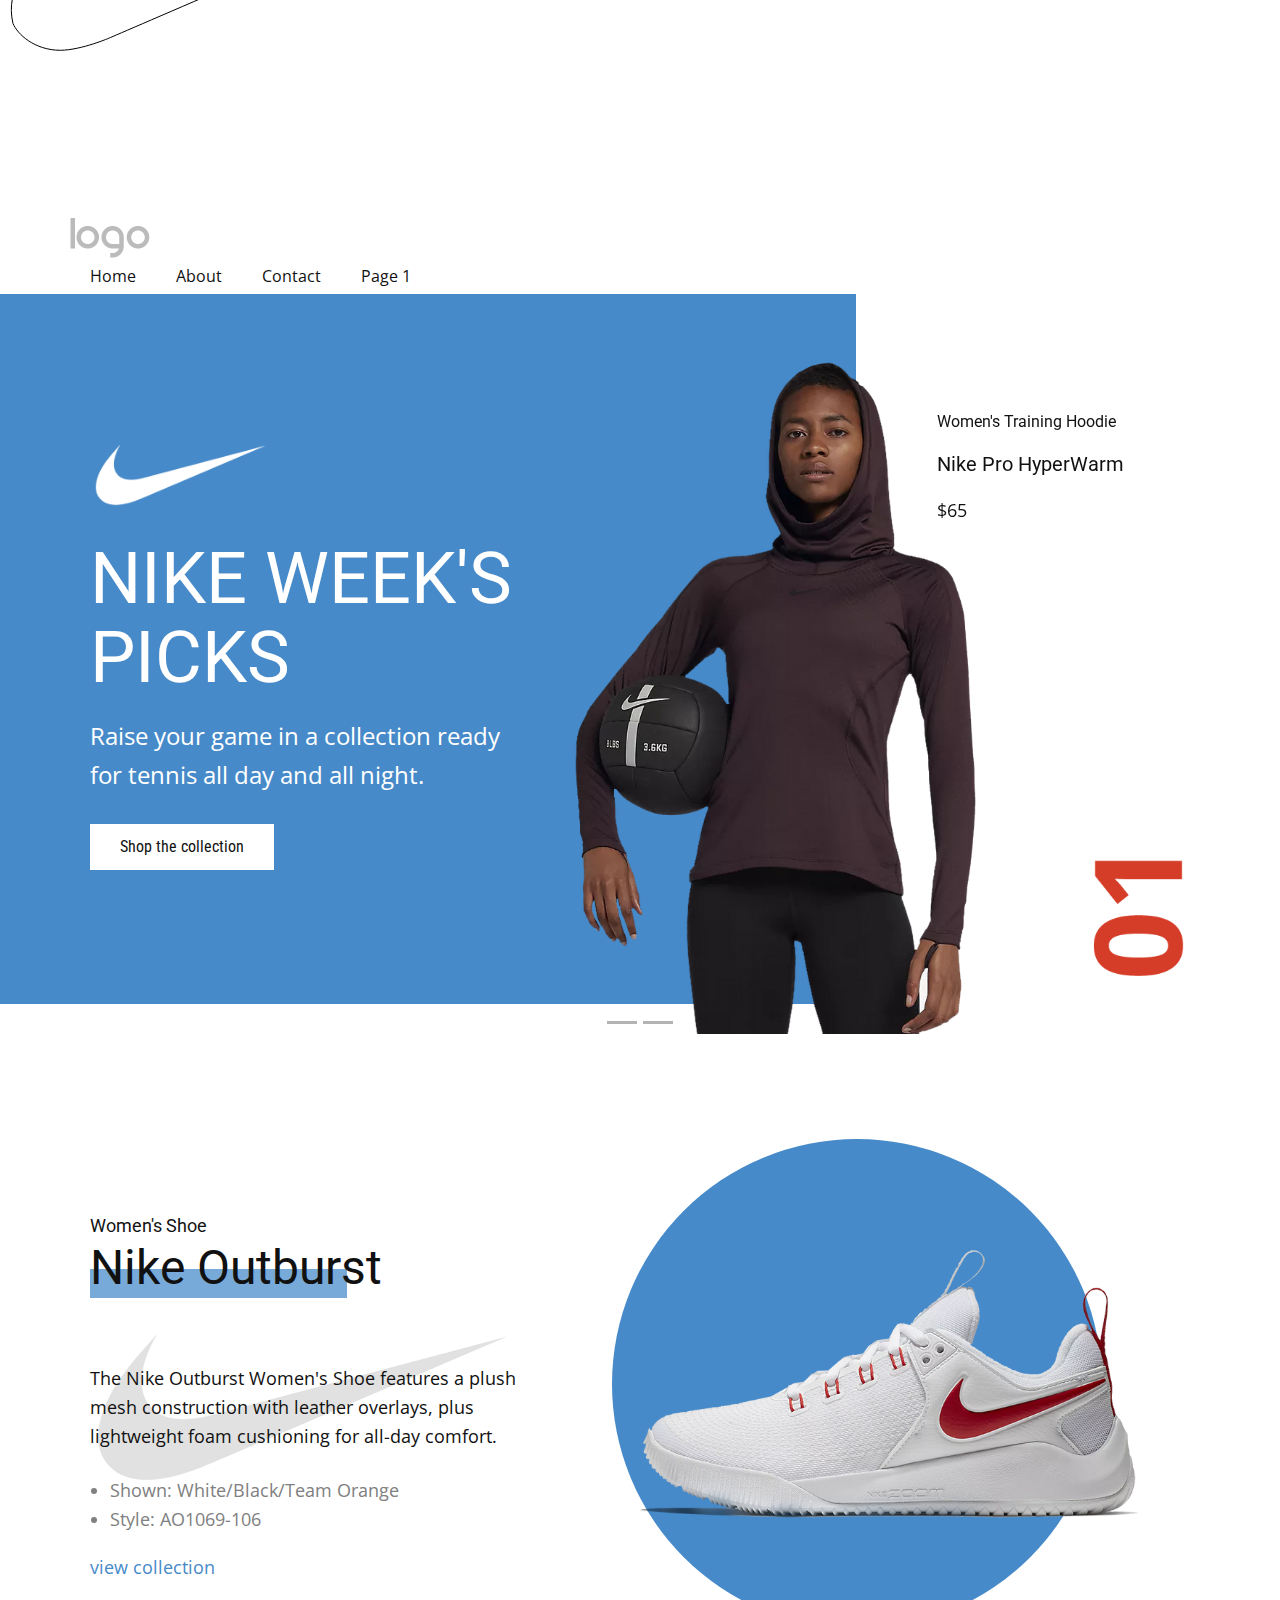
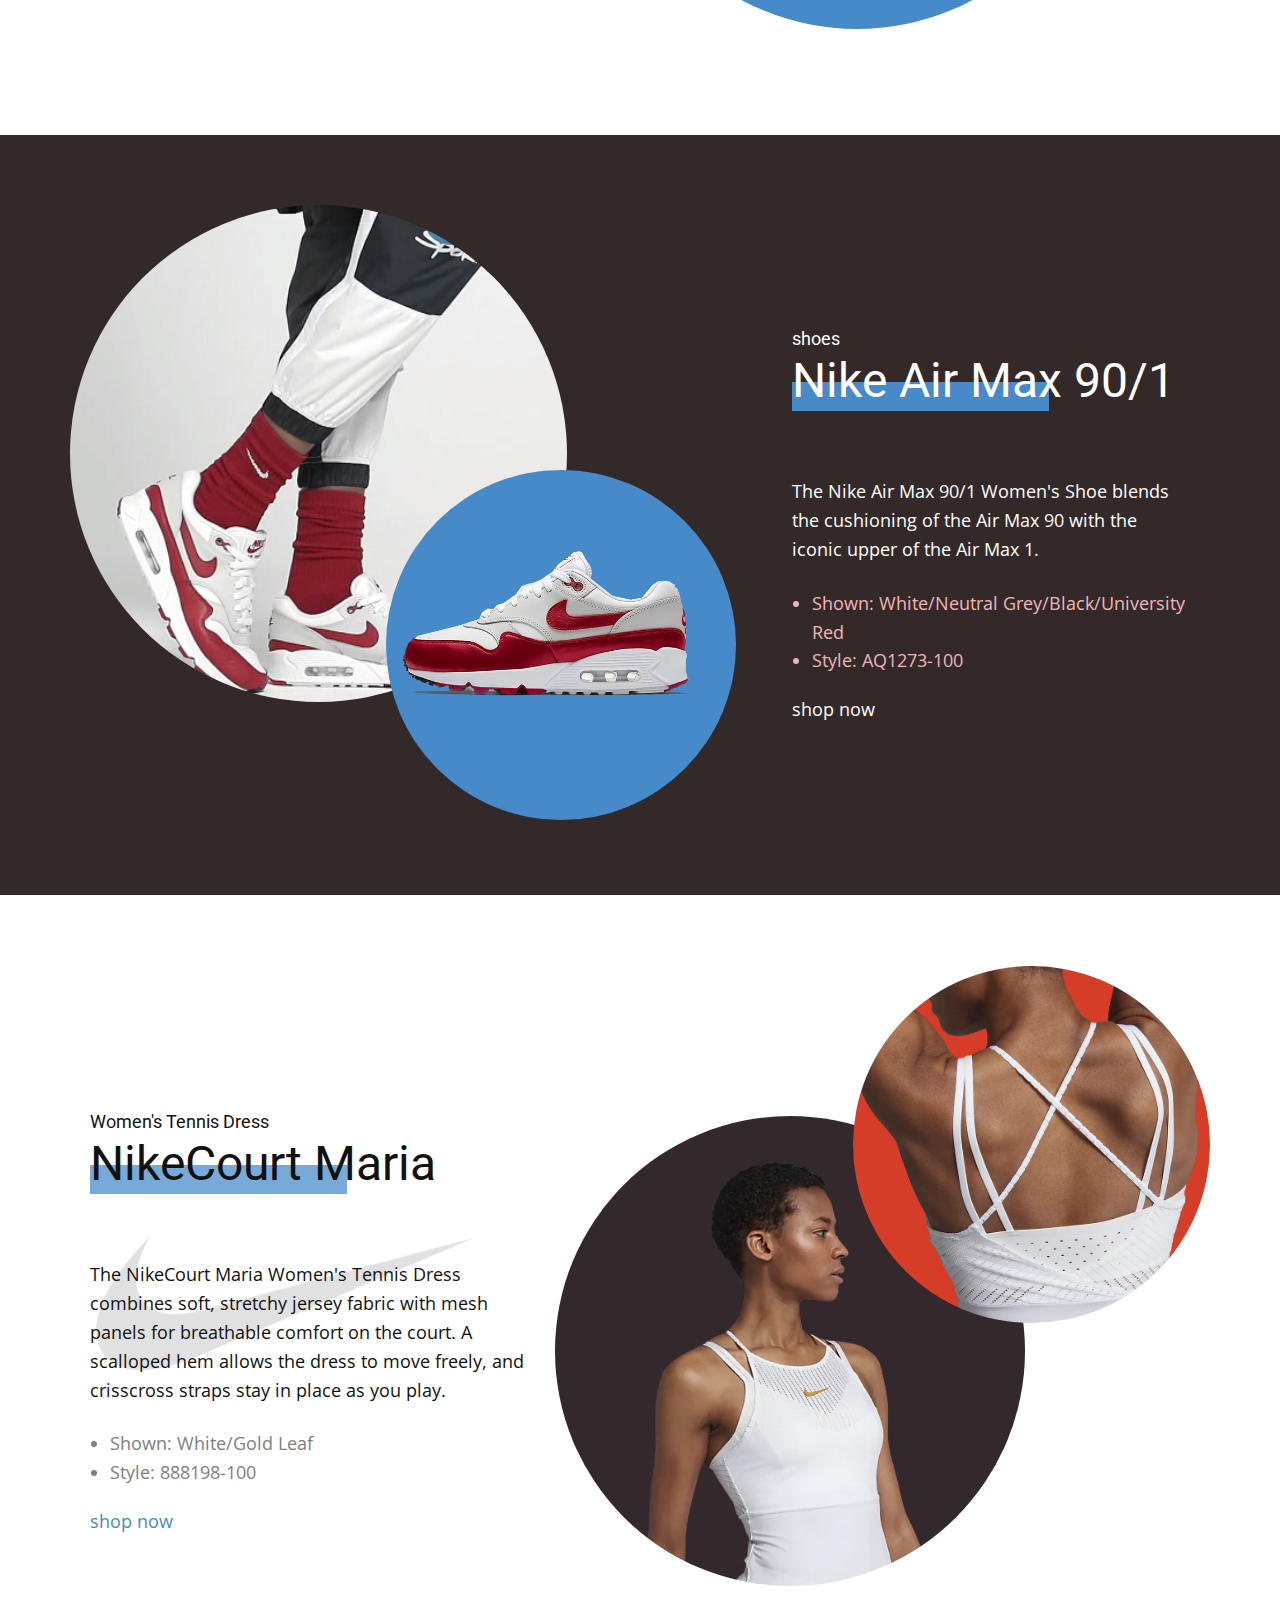
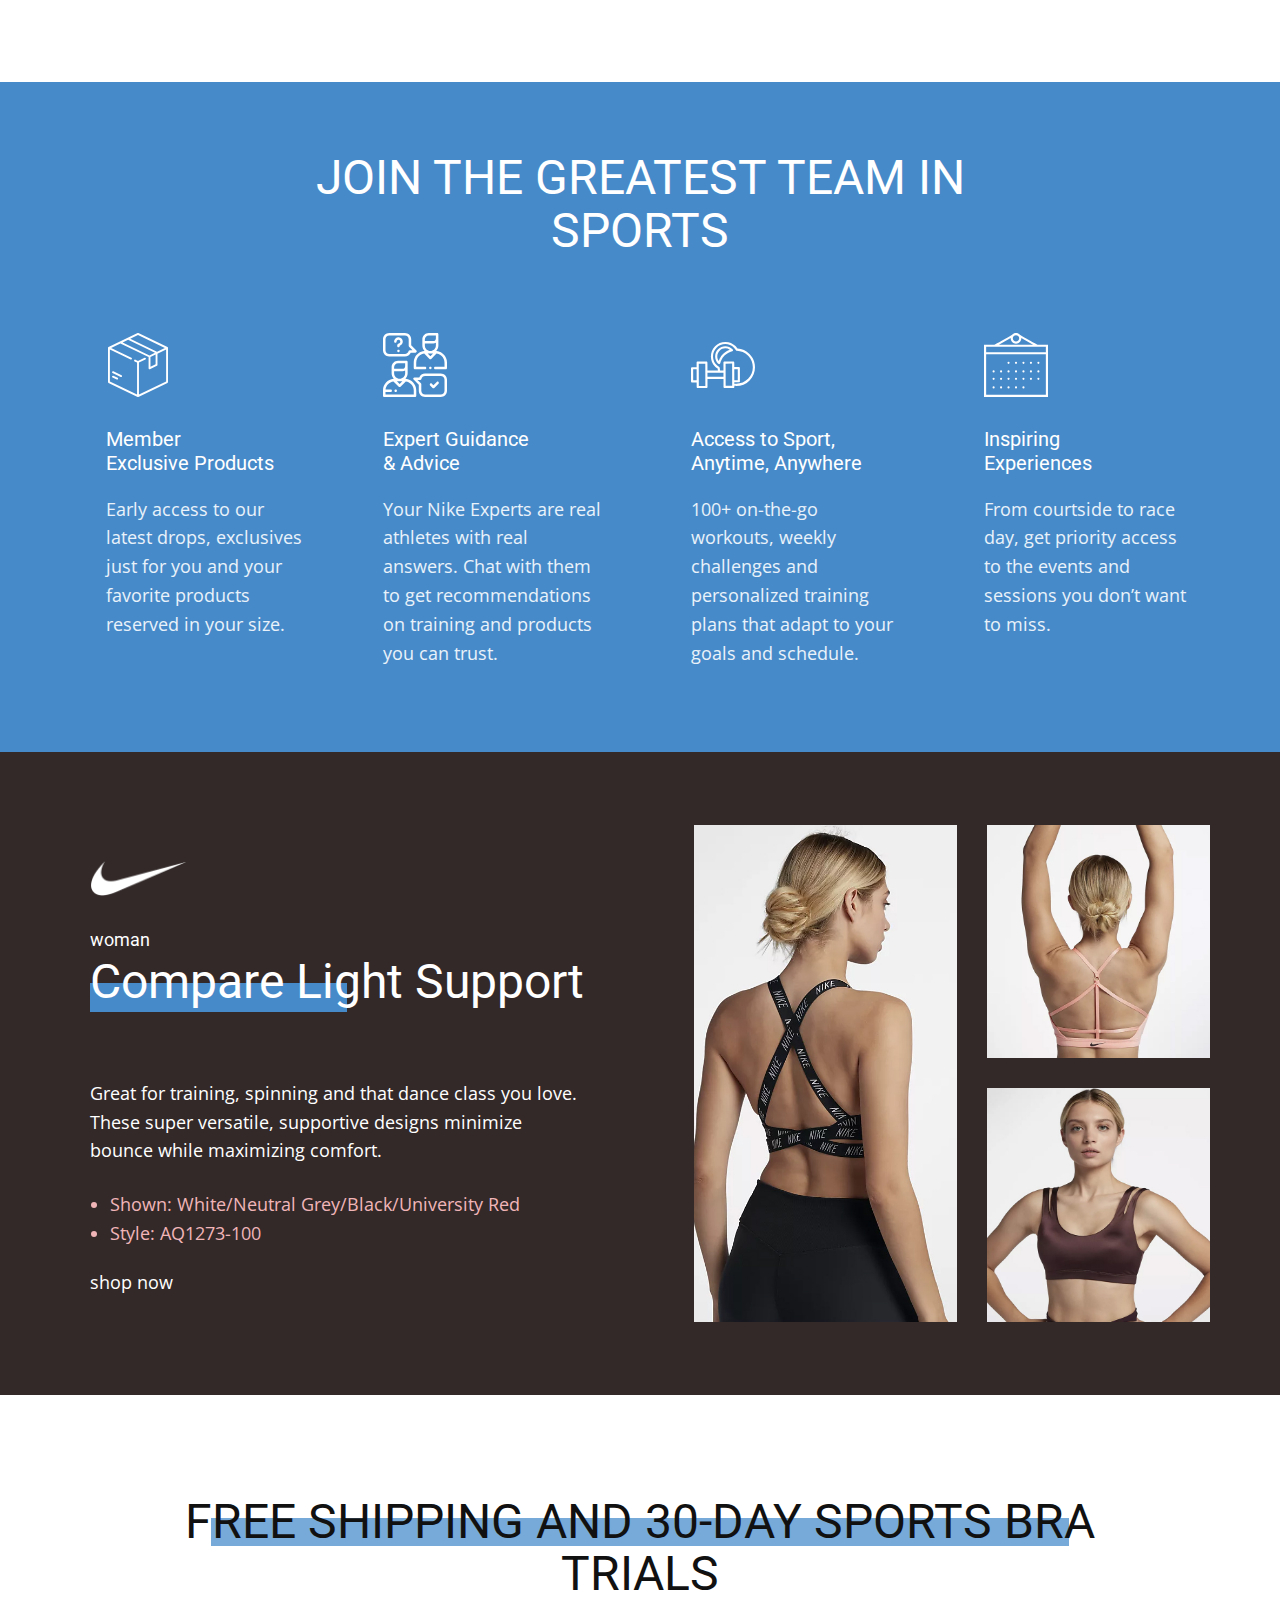
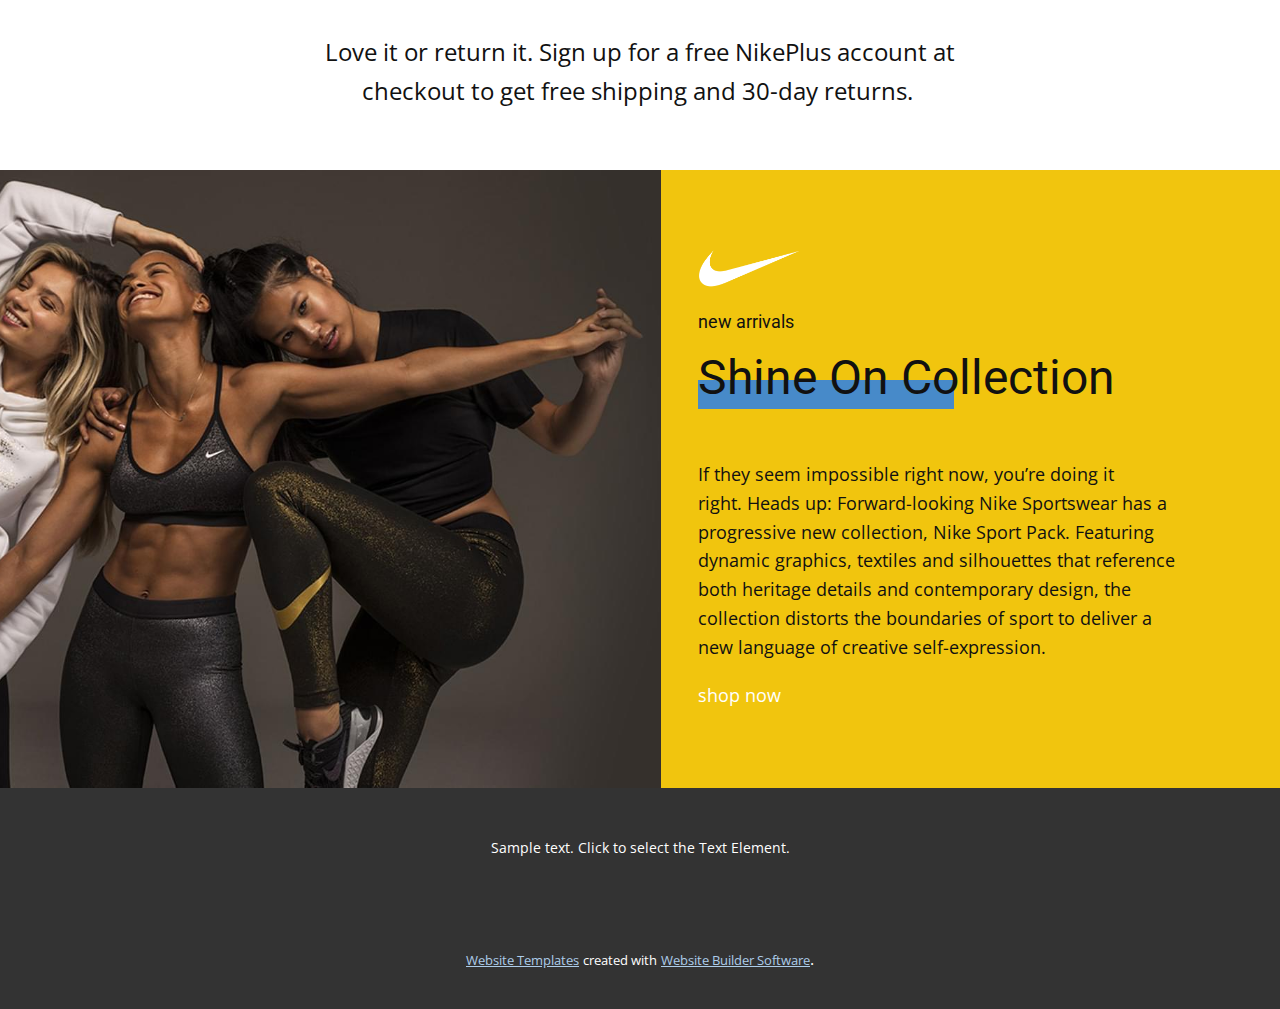
==== index.html @ 680ce7d7 "Add files via upload" ====
<!DOCTYPE html>
<html style="font-size: 16px;" lang="en"><head>
    <meta name="viewport" content="width=device-width, initial-scale=1.0">
    <meta charset="utf-8">
    <meta name="keywords" content="NIKE Week&amp;apos;s Picks, Everything you need to win., Nike Outburst, Nike Air Max 90/1, NikeCourt Maria, JOIN THE GREATEST TEAM IN SPORTS, Compare Light Support, FREE SHIPPING AND 30-DAY SPORTS BRA TRIALS, Shine On Collection">
    <meta name="description" content="">
    <title>Page 1</title>
    <link rel="stylesheet" href="nicepage.css" media="screen">
<link rel="stylesheet" href="Page-1.css" media="screen">
<link rel="stylesheet" href="styles.css">
    <script class="u-script" type="text/javascript" src="jquery.js" defer=""></script>
    <script class="u-script" type="text/javascript" src="nicepage.js" defer=""></script>
    <meta name="generator" content="Nicepage 6.0.3, nicepage.com">
    <link id="u-theme-google-font" rel="stylesheet" href="https://fonts.googleapis.com/css?family=Roboto:100,100i,300,300i,400,400i,500,500i,700,700i,900,900i|Open+Sans:300,300i,400,400i,500,500i,600,600i,700,700i,800,800i">
    <link id="u-page-google-font" rel="stylesheet" href="https://fonts.googleapis.com/css?family=Roboto+Condensed:300,300i,400,400i,700,700i">
    
    
    
    
    
    
    
    
    
    
    <script type="application/ld+json">{
		"@context": "http://schema.org",
		"@type": "Organization",
		"name": "",
		"logo": "images/default-logo.png"
}</script>
    <meta name="theme-color" content="#478ac9">
    <meta property="og:title" content="Page 1">
    <meta property="og:type" content="website">
  <meta data-intl-tel-input-cdn-path="intlTelInput/"></head>
  <body data-home-page="Page-1.html" data-home-page-title="Page 1" data-path-to-root="./" data-include-products="true" class="u-body u-xl-mode" data-lang="en">
          
		<div class="canvasedit" width="100px" height="100px"	>
						<canvas id="myCanvas" width="fit-content" height="fit-content"></canvas>
				  </div>
			
			<script>
					  var canvas = document.getElementById('myCanvas');
					  var context = canvas.getContext('2d');

					  context.beginPath();
context.moveTo(374.06, 23.88 - 100);
context.bezierCurveTo(374.06, 23.88 - 100, 110.18, 137.64 - 100, 110.18, 137.64 - 100);
context.bezierCurveTo(110.18, 137.64 - 100, 81.88, 150.00 - 100, 60.44, 150.31 - 100);
context.bezierCurveTo(34.50, 150.19 - 100, 17.44, 134.25 - 100, 12.94, 123.38 - 100);
context.bezierCurveTo(8.75, 105.81 - 100, 13.31, 90.25 - 100, 20.19, 75.94 - 100);
context.bezierCurveTo(24.94, 64.88 - 100, 35.56, 47.00 - 100, 44.94, 34.94 - 100);
context.bezierCurveTo(49.38, 29.88 - 100, 53.50, 23.00 - 100, 61.19, 14.38 - 100);
context.bezierCurveTo(56.56, 25.69 - 100, 49.72, 37.78 - 100, 52.09, 57.91 - 100);
context.bezierCurveTo(52.64, 63.09 - 100, 55.09, 79.64 - 100, 79.44, 88.19 - 100);
context.bezierCurveTo(102.09, 91.45 - 100, 101.55, 89.55 - 100, 128.82, 82.64 - 100);
context.bezierCurveTo(146.00, 77.73 - 100, 305.73, 34.45 - 100, 305.73, 34.45 - 100);
context.bezierCurveTo(305.73, 34.45 - 100, 410.94, 7.25 - 100, 410.94, 7.25 - 100);
context.bezierCurveTo(410.94, 7.25 - 100, 374.06, 23.88 - 100, 374.06, 23.88 - 100);


					  context.lineWidth = 1;

					  // line color
					  context.strokeStyle = 'black';
					  context.fillStyle = 'white';
					  context.fill();
					  context.stroke();
					</script>
					<svg xmlns="http://www.w3.org/2000/svg"
				  width="1.4in" height="0.55in"
				  viewBox="0 0 420 165">
  <header class="u-clearfix u-header u-header" id="sec-b468"><div class="u-clearfix u-sheet u-valign-middle u-sheet-1">

		
		
		
		
		
		<a href="https://nicepage.com" class="u-image u-logo u-image-1">
          <img src="images/default-logo.png" class="u-logo-image u-logo-image-1">
        </a>
        <nav class="u-menu u-menu-dropdown u-offcanvas u-menu-1">
          <div class="menu-collapse" style="font-size: 1rem; letter-spacing: 0px;">
            <a class="u-button-style u-custom-left-right-menu-spacing u-custom-padding-bottom u-custom-top-bottom-menu-spacing u-nav-link u-text-active-palette-1-base u-text-hover-palette-2-base" href="#">
              <svg class="u-svg-link" viewBox="0 0 24 24"><use xmlns:xlink="http://www.w3.org/1999/xlink" xlink:href="#menu-hamburger"></use></svg>
              <svg class="u-svg-content" version="1.1" id="menu-hamburger" viewBox="0 0 16 16" x="0px" y="0px" xmlns:xlink="http://www.w3.org/1999/xlink" xmlns="http://www.w3.org/2000/svg"><g><rect y="1" width="16" height="2"></rect><rect y="7" width="16" height="2"></rect><rect y="13" width="16" height="2"></rect>
</g></svg>
            </a>
          </div>
          <div class="u-nav-container">
            <ul class="u-nav u-unstyled u-nav-1"><li class="u-nav-item"><a class="u-button-style u-nav-link u-text-active-palette-1-base u-text-hover-palette-2-base" href="#" style="padding: 10px 20px;">Home</a>
</li><li class="u-nav-item"><a class="u-button-style u-nav-link u-text-active-palette-1-base u-text-hover-palette-2-base" href="#" style="padding: 10px 20px;">About</a>
</li><li class="u-nav-item"><a class="u-button-style u-nav-link u-text-active-palette-1-base u-text-hover-palette-2-base" href="#" style="padding: 10px 20px;">Contact</a>
</li><li class="u-nav-item"><a class="u-button-style u-nav-link u-text-active-palette-1-base u-text-hover-palette-2-base" href="#" style="padding: 10px 20px;">Page 1</a>
</li></ul>
          </div>
          <div class="u-nav-container-collapse">
            <div class="u-black u-container-style u-inner-container-layout u-opacity u-opacity-95 u-sidenav">
              <div class="u-inner-container-layout u-sidenav-overflow">
                <div class="u-menu-close"></div>
                <ul class="u-align-center u-nav u-popupmenu-items u-unstyled u-nav-2"><li class="u-nav-item"><a class="u-button-style u-nav-link" href="#">Home</a>
</li><li class="u-nav-item"><a class="u-button-style u-nav-link" href="#">About</a>
</li><li class="u-nav-item"><a class="u-button-style u-nav-link" href="#">Contact</a>
</li><li class="u-nav-item"><a class="u-button-style u-nav-link" href="#">Page 1</a>
</li></ul>
              </div>
            </div>
            <div class="u-black u-menu-overlay u-opacity u-opacity-70"></div>
          </div>
        </nav>
      </div></header> 
    <section class="u-carousel u-slide u-block-c4db-1" id="carousel-df98" data-interval="5000" data-u-ride="carousel">
      <ol class="u-absolute-hcenter u-carousel-indicators u-block-c4db-2">
        <li data-u-target="#carousel-df98" data-u-slide-to="0" class="u-active u-grey-30"></li>
        <li data-u-target="#carousel-df98" class="u-grey-30" data-u-slide-to="1"></li>
      </ol>
      <div class="u-carousel-inner" role="listbox">
        <div class="u-active u-carousel-item u-clearfix u-section-1-1">
          <div class="u-palette-1-base u-shape u-shape-rectangle u-shape-1"></div>
          <div class="u-clearfix u-sheet u-sheet-1">
            <img src="images/6aa5c6d333ee99bcedf096b14d0edc53.png" alt="" class="u-expanded-width-xs u-image u-image-contain u-image-default u-image-1">
            <img src="images/2c9a5b0fed828356f5efdcbe607f5fc6.png" alt="" class="u-image u-image-default u-image-2" data-image-width="200" data-image-height="200">
            <div class="u-align-left-md u-align-left-xs u-container-style u-group u-group-1">
              <div class="u-container-layout u-valign-middle-lg u-valign-middle-md u-valign-middle-xs u-valign-top-sm">
                <img src="images/1cab8bfe0371f5cd2fe344e263903077.png" alt="" class="u-image u-image-contain u-image-default u-image-3" data-image-width="400" data-image-height="144">
                <h1 class="u-text u-text-body-alt-color u-title u-text-1">NIKE Week's Picks</h1>
                <p class="u-large-text u-text u-text-body-alt-color u-text-variant u-text-2">Raise your game in a collection ready for tennis all day and all night.</p>
                <a href="https://nicepage.app" class="u-btn u-button-style u-custom-font u-font-roboto-condensed u-white u-btn-1">Shop the collection</a>
              </div>
            </div>
            <div class="u-align-left-lg u-container-style u-group u-group-2">
              <div class="u-container-layout u-valign-middle">
                <h6 class="u-text u-text-3">Women's Training Hoodie</h6>
                <h4 class="u-text u-text-4">Nike Pro HyperWarm</h4>
                <p class="u-text u-text-5">$65</p>
              </div>
            </div>
          </div>
        </div>
        <div class="u-carousel-item u-clearfix u-section-1-2">
          <div class="u-palette-1-base u-shape u-shape-rectangle u-shape-1"></div>
          <div class="u-clearfix u-sheet u-sheet-1">
            <img src="images/9d797102acbd5cdfdbcbb8cc19593e0c.png" alt="" class="u-expanded-width-xs u-image u-image-contain u-image-default u-image-1">
            <img src="images/5ebd3eb3bd08ca4dc28b6d53250bb189.png" alt="" class="u-image u-image-default u-image-2">
            <div class="u-align-left-md u-align-left-xl u-align-left-xs u-container-style u-group u-group-1">
              <div class="u-container-layout u-valign-middle-lg u-valign-middle-md u-valign-middle-xl u-valign-middle-xs u-valign-top-sm">
                <img src="images/1cab8bfe0371f5cd2fe344e263903077.png" alt="" class="u-image u-image-contain u-image-default u-image-3" data-image-width="400" data-image-height="144">
                <h1 class="u-text u-text-body-alt-color u-title u-text-1">Everything you need to win.</h1>
                <a href="https://nicepage.com/k/hacker-website-templates" class="u-btn u-button-style u-custom-font u-font-roboto-condensed u-white u-btn-1">Shop the collection</a>
              </div>
            </div>
            <div class="u-align-left-lg u-container-style u-group u-group-2">
              <div class="u-container-layout u-valign-middle">
                <h6 class="u-text u-text-2">Long Sleeve Training Top&nbsp;<br>
                </h6>
                <h4 class="u-text u-text-3">Nike Pro HyperWarm</h4>
                <p class="u-text u-text-4">$80</p>
              </div>
            </div>
          </div>
        </div>
      </div>
      <a class="u-carousel-control u-carousel-control-prev u-hidden u-text-grey-30 u-block-c4db-3" href="#carousel-df98" role="button" data-u-slide="prev">
        <span aria-hidden="true">
          <svg viewBox="0 0 129 129"><path d="m64.5,122.6c32,0 58.1-26 58.1-58.1s-26-58-58.1-58-58,26-58,58 26,58.1 58,58.1zm0-108c27.5,5.32907e-15 49.9,22.4 49.9,49.9s-22.4,49.9-49.9,49.9-49.9-22.4-49.9-49.9 22.4-49.9 49.9-49.9z"></path><path d="m70,93.5c0.8,0.8 1.8,1.2 2.9,1.2 1,0 2.1-0.4 2.9-1.2 1.6-1.6 1.6-4.2 0-5.8l-23.5-23.5 23.5-23.5c1.6-1.6 1.6-4.2 0-5.8s-4.2-1.6-5.8,0l-26.4,26.4c-0.8,0.8-1.2,1.8-1.2,2.9s0.4,2.1 1.2,2.9l26.4,26.4z"></path></svg>
        </span>
        <span class="sr-only">
          <svg viewBox="0 0 129 129"><path d="m64.5,122.6c32,0 58.1-26 58.1-58.1s-26-58-58.1-58-58,26-58,58 26,58.1 58,58.1zm0-108c27.5,5.32907e-15 49.9,22.4 49.9,49.9s-22.4,49.9-49.9,49.9-49.9-22.4-49.9-49.9 22.4-49.9 49.9-49.9z"></path><path d="m70,93.5c0.8,0.8 1.8,1.2 2.9,1.2 1,0 2.1-0.4 2.9-1.2 1.6-1.6 1.6-4.2 0-5.8l-23.5-23.5 23.5-23.5c1.6-1.6 1.6-4.2 0-5.8s-4.2-1.6-5.8,0l-26.4,26.4c-0.8,0.8-1.2,1.8-1.2,2.9s0.4,2.1 1.2,2.9l26.4,26.4z"></path></svg>
        </span>
      </a>
      <a class="u-carousel-control u-carousel-control-next u-hidden u-text-grey-30 u-block-c4db-4" href="#carousel-df98" role="button" data-u-slide="next">
        <span aria-hidden="true">
          <svg viewBox="0 0 129 129"><path d="M64.5,122.6c32,0,58.1-26,58.1-58.1S96.5,6.4,64.5,6.4S6.4,32.5,6.4,64.5S32.5,122.6,64.5,122.6z M64.5,14.6    c27.5,0,49.9,22.4,49.9,49.9S92,114.4,64.5,114.4S14.6,92,14.6,64.5S37,14.6,64.5,14.6z"></path><path d="m51.1,93.5c0.8,0.8 1.8,1.2 2.9,1.2 1,0 2.1-0.4 2.9-1.2l26.4-26.4c0.8-0.8 1.2-1.8 1.2-2.9 0-1.1-0.4-2.1-1.2-2.9l-26.4-26.4c-1.6-1.6-4.2-1.6-5.8,0-1.6,1.6-1.6,4.2 0,5.8l23.5,23.5-23.5,23.5c-1.6,1.6-1.6,4.2 0,5.8z"></path></svg>
        </span>
        <span class="sr-only">
          <svg viewBox="0 0 129 129"><path d="M64.5,122.6c32,0,58.1-26,58.1-58.1S96.5,6.4,64.5,6.4S6.4,32.5,6.4,64.5S32.5,122.6,64.5,122.6z M64.5,14.6    c27.5,0,49.9,22.4,49.9,49.9S92,114.4,64.5,114.4S14.6,92,14.6,64.5S37,14.6,64.5,14.6z"></path><path d="m51.1,93.5c0.8,0.8 1.8,1.2 2.9,1.2 1,0 2.1-0.4 2.9-1.2l26.4-26.4c0.8-0.8 1.2-1.8 1.2-2.9 0-1.1-0.4-2.1-1.2-2.9l-26.4-26.4c-1.6-1.6-4.2-1.6-5.8,0-1.6,1.6-1.6,4.2 0,5.8l23.5,23.5-23.5,23.5c-1.6,1.6-1.6,4.2 0,5.8z"></path></svg>
        </span>
      </a>
    </section>
    <section class="u-clearfix u-section-2" id="carousel_8b65">
      <div class="u-clearfix u-sheet u-sheet-1">
        <div class="u-clearfix u-expanded-width u-layout-wrap u-layout-wrap-1">
          <div class="u-layout">
            <div class="u-layout-row">
              <div class="u-container-style u-layout-cell u-left-cell u-size-27 u-layout-cell-1">
                <div class="u-container-layout u-valign-middle-lg u-container-layout-1">
                  <h6 class="u-text u-text-1">Women's Shoe</h6>
                  <img class="u-expanded-width u-image u-image-1" src="images/0884e4bcd53c85af8d73d583010fed53.png">
                  <div class="u-palette-1-light-1 u-shape u-shape-rectangle u-shape-1"></div>
                  <h2 class="u-text u-text-2">Nike Outburst&nbsp;<br>
                  </h2>
                  <p class="u-text u-text-3">The Nike Outburst Women's Shoe features a plush mesh construction with leather overlays, plus lightweight foam cushioning for all-day comfort.<br>
                  </p>
                  <ul class="u-text u-text-grey-50 u-text-4">
                    <li>Shown: White/Black/Team Orange&nbsp;</li>
                    <li>Style: AO1069-106<br>
                    </li>
                  </ul>
                  <a href="https://store.nike.com/us/en_us/pw/womens-shoes/7ptZoi3?ipp=120" class="u-link u-link-1" target="_blank">view collection</a>
                </div>
              </div>
              <div class="u-align-center-sm u-container-style u-layout-cell u-right-cell u-size-33 u-layout-cell-2">
                <div class="u-container-layout u-valign-middle-sm u-valign-middle-xs u-container-layout-2">
                  <div class="u-palette-1-base u-shape u-shape-circle u-shape-2"></div>
                  <img class="u-image u-image-contain u-image-2" src="images/97dfd1fecb1cc4788d0b0284309cf144.png">
                </div>
              </div>
            </div>
          </div>
        </div>
      </div>
    </section>
    <section class="u-clearfix u-palette-2-dark-3 u-section-3" id="sec-db5d">
	
					  
      <div class="u-clearfix u-sheet u-sheet-1">
        <div class="u-clearfix u-expanded-width u-gutter-30 u-layout-wrap u-layout-wrap-1">
          <div class="u-layout">
            <div class="u-layout-row">
              <div class="u-align-left u-container-style u-layout-cell u-left-cell u-size-36 u-layout-cell-1">
                <div class="u-container-layout" >
                  <div class="u-image u-image-circle u-image-1"></div>
                  <div class="u-palette-1-base u-shape u-shape-circle u-shape-1"></div>
                  <img class="u-image u-image-contain u-image-2" src="images/dc1f16f7434be90301408692191cdb2b.png">
                  
				  

                </div>
              </div>
              <div class="u-container-style u-layout-cell u-right-cell u-size-24 u-layout-cell-2">
                <div class="u-container-layout u-valign-middle-md u-valign-middle-sm">
                  <h6 class="u-text u-text-1">shoes</h6>
                  <div class="u-palette-1-base u-shape u-shape-rectangle u-shape-2"></div>
                  <h2 class="u-text u-text-2">Nike Air Max 90/1</h2>
                  <p class="u-text u-text-3">The Nike Air Max 90/1 Women's Shoe blends the cushioning of the Air Max 90 with the iconic upper of the Air Max 1. <br>
                  </p>
                  <ul class="u-text u-text-palette-2-light-2 u-text-4">
                    <li>Shown: White/Neutral Grey/Black/University Red </li>
                    <li>Style: AQ1273-100</li>
                  </ul>
                  <a href="https://www.nike.com/t/air-max-90-1-womens-shoe-ZqLlkW" class="u-link u-text-body-alt-color u-link-1" target="_blank">shop now</a>
                </div>
              </div>
            </div>
          </div>
        </div>
      </div>
    </section>
    <section class="u-clearfix u-section-4" id="sec-7958">
      <div class="u-clearfix u-sheet u-sheet-1">
        <div class="u-clearfix u-expanded-width u-layout-wrap u-layout-wrap-1">
          <div class="u-layout">
            <div class="u-layout-row">
              <div class="u-container-style u-layout-cell u-left-cell u-size-25 u-layout-cell-1">
                <div class="u-container-layout u-valign-middle-lg u-valign-middle-sm u-container-layout-1">
                  <h6 class="u-text u-text-1">Women's Tennis Dress</h6>
                  <img class="u-expanded-width u-image u-image-1" src="images/0884e4bcd53c85af8d73d583010fed53.png">
                  <div class="u-palette-1-light-1 u-shape u-shape-rectangle u-shape-1"></div>
                  <h2 class="u-text u-text-2">NikeCourt Maria<br>
                  </h2>
                  <p class="u-text u-text-3">The NikeCourt Maria Women's Tennis Dress combines soft, stretchy jersey fabric with mesh panels for breathable comfort on the court. A scalloped hem allows the dress to move freely, and crisscross straps stay in place as you play.<br>
                  </p>
                  <ul class="u-text u-text-grey-50 u-text-4">
                    <li>Shown: White/Gold Leaf&nbsp;</li>
                    <li>Style: 888198-100<br>
                    </li>
                  </ul>
                  <a href="https://store.nike.com/us/en_us/pw/womens-shoes/7ptZoi3?ipp=120" class="u-link u-link-1" target="_blank">shop now</a>
                </div>
              </div>
              <div class="u-container-style u-layout-cell u-right-cell u-size-35 u-layout-cell-2">
                <div class="u-container-layout u-container-layout-2">
                  <div alt="" class="u-image u-image-circle u-image-2"></div>
                  <div alt="" class="u-image u-image-circle u-image-3" data-image-width="864" data-image-height="864"></div>
                </div>
              </div>
            </div>
          </div>
        </div>
      </div>
    </section>
    <section class="u-clearfix u-palette-1-base u-section-5" id="sec-b3f3">
      <div class="u-clearfix u-sheet u-sheet-1">
        <div class="u-align-center u-container-style u-expanded-width-md u-expanded-width-sm u-group u-group-1">
          <div class="u-container-layout u-valign-middle u-container-layout-1">
            <h2 class="u-text u-text-1">JOIN THE GREATEST TEAM IN SPORTS</h2>
          </div>
        </div>
        <div class="u-clearfix u-expanded-width-lg u-expanded-width-md u-expanded-width-xl u-expanded-width-xs u-gutter-30 u-layout-wrap u-layout-wrap-1">
          <div class="u-gutter-0 u-layout">
            <div class="u-layout-row">
              <div class="u-container-style u-layout-cell u-left-cell u-size-15 u-size-30-md u-layout-cell-1">
                <div class="u-container-layout u-valign-top-md u-valign-top-sm u-valign-top-xl u-valign-top-xs u-container-layout-2"><span class="u-icon u-icon-circle u-icon-1"><svg class="u-svg-link" preserveAspectRatio="xMidYMin slice" viewBox="0 0 512 512" style="undefined"><use xmlns:xlink="http://www.w3.org/1999/xlink" xlink:href="#svg-8aa6"></use></svg><svg class="u-svg-content" viewBox="0 0 512 512" x="0px" y="0px" id="svg-8aa6" style="enable-background:new 0 0 512 512;"><g><g><path d="M491.729,112.971L259.261,0.745c-2.061-0.994-4.461-0.994-6.521,0L20.271,112.971c-2.592,1.251-4.239,3.876-4.239,6.754    v272.549c0,2.878,1.647,5.503,4.239,6.754l232.468,112.226c1.03,0.497,2.146,0.746,3.261,0.746s2.23-0.249,3.261-0.746    l232.468-112.226c2.592-1.251,4.239-3.876,4.239-6.754V119.726C495.968,116.846,494.32,114.223,491.729,112.971z M256,15.828    l215.217,103.897l-62.387,30.118c-0.395-0.301-0.812-0.579-1.27-0.8L193.805,45.853L256,15.828z M176.867,54.333l214.904,103.746    l-44.015,21.249L132.941,75.624L176.867,54.333z M396.799,172.307v78.546l-41.113,19.848v-78.546L396.799,172.307z     M480.968,387.568L263.5,492.55V236.658l51.873-25.042c3.73-1.801,5.294-6.284,3.493-10.015    c-1.801-3.729-6.284-5.295-10.015-3.493L256,223.623l-20.796-10.04c-3.731-1.803-8.214-0.237-10.015,3.493    c-1.801,3.73-0.237,8.214,3.493,10.015l19.818,9.567V492.55L31.032,387.566V131.674l165.6,79.945    c1.051,0.508,2.162,0.748,3.255,0.748c2.788,0,5.466-1.562,6.759-4.241c1.801-3.73,0.237-8.214-3.493-10.015l-162.37-78.386    l74.505-35.968L340.582,192.52c0.033,0.046,0.07,0.087,0.104,0.132v89.999c0,2.581,1.327,4.98,3.513,6.353    c1.214,0.762,2.599,1.147,3.988,1.147c1.112,0,2.227-0.247,3.26-0.746l56.113-27.089c2.592-1.251,4.239-3.875,4.239-6.754v-90.495    l69.169-33.392V387.568z"></path>
</g>
</g><g><g><path d="M92.926,358.479L58.811,342.01c-3.732-1.803-8.214-0.237-10.015,3.493c-1.801,3.73-0.237,8.214,3.493,10.015    l34.115,16.469c1.051,0.508,2.162,0.748,3.255,0.748c2.788,0,5.466-1.562,6.759-4.241    C98.22,364.763,96.656,360.281,92.926,358.479z"></path>
</g>
</g><g><g><path d="M124.323,338.042l-65.465-31.604c-3.731-1.801-8.214-0.237-10.015,3.494c-1.8,3.73-0.236,8.214,3.494,10.015    l65.465,31.604c1.051,0.507,2.162,0.748,3.255,0.748c2.788,0,5.466-1.562,6.759-4.241    C129.617,344.326,128.053,339.842,124.323,338.042z"></path>
</g>
</g></svg></span>
                  <h5 class="u-text u-text-2">Member Exclusive&nbsp;Products</h5>
                  <p class="u-text u-text-palette-1-light-3 u-text-3">Early access to our latest drops, exclusives just for you and your favorite products reserved in your size.</p>
                </div>
              </div>
              <div class="u-container-style u-layout-cell u-size-15 u-size-30-md u-layout-cell-2">
                <div class="u-container-layout u-valign-top-md u-valign-top-sm u-valign-top-xl u-valign-top-xs u-container-layout-3"><span class="u-icon u-icon-circle u-icon-2"><svg class="u-svg-link" preserveAspectRatio="xMidYMin slice" viewBox="0 0 512 512" style="undefined"><use xmlns:xlink="http://www.w3.org/1999/xlink" xlink:href="#svg-e473"></use></svg><svg class="u-svg-content" viewBox="0 0 512 512" x="0px" y="0px" id="svg-e473" style="enable-background:new 0 0 512 512;"><g><g><path d="M181.72,366.814c-0.723-0.206-1.463-0.322-2.208-0.362c10.954-11.513,17.7-27.066,17.7-44.174v-52.611    c0-0.481-0.046-0.95-0.111-1.412c0.066-0.95,0.111-1.906,0.111-2.872v-33.286c0-5.523-4.477-10-10-10h-67.073    c-28.245,0-51.223,22.979-51.223,51.223v48.958c0,17.108,6.745,32.661,17.7,44.174c-0.744,0.04-1.484,0.156-2.206,0.362    C37.153,371.093,0,410.924,0,459.276V502c0,5.523,4.477,10,10,10h246.127c5.523,0,10-4.477,10-10v-42.724    C266.127,410.925,228.976,371.094,181.72,366.814z M88.916,286.001v-12.682c0-17.216,14.007-31.223,31.223-31.223h57.073v23.286    c0,11.723-9.537,21.26-21.26,21.26H88.916V286.001z M88.916,306.642h67.036c7.772,0,15.047-2.162,21.26-5.914v21.549    c0,24.343-19.805,44.148-44.148,44.148c-24.343,0-44.148-19.805-44.148-44.148V306.642z M154.829,386.426l-21.765,21.766    l-21.765-21.766H154.829z M246.128,492L246.128,492H20v-20h41.5c5.523,0,10-4.477,10-10s-4.477-10-10-10H20.365    c3.359-33.716,29.806-60.717,63.255-64.969l42.373,42.373c1.875,1.875,4.419,2.929,7.071,2.929c2.652,0,5.196-1.054,7.071-2.929    l42.373-42.373c35.824,4.553,63.62,35.204,63.62,72.245V492z"></path>
</g>
</g><g><g><path d="M427.595,144.718c-0.723-0.206-1.464-0.322-2.21-0.362c10.954-11.513,17.699-27.066,17.699-44.174V47.57    c0-0.481-0.046-0.95-0.111-1.412c0.066-0.95,0.111-1.906,0.111-2.872V10c0-5.523-4.477-10-10-10h-67.073    c-28.245,0-51.223,22.979-51.223,51.223v48.958c0,17.108,6.745,32.661,17.699,44.174c-0.745,0.04-1.487,0.156-2.21,0.362    c-47.255,4.281-84.405,44.112-84.405,92.462v42.723c0,5.523,4.477,10,10,10h80.46c5.523,0,10-4.477,10-10s-4.477-10-10-10h-70.46    V237.18c0-37.041,27.795-67.692,63.619-72.245l42.373,42.373c1.953,1.953,4.512,2.929,7.071,2.929s5.119-0.976,7.071-2.929    l42.373-42.373C464.205,169.489,492,200.139,492,237.18v32.723h-73.667c-5.523,0-10,4.477-10,10s4.477,10,10,10H502    c5.523,0,10-4.477,10-10V237.18C512,188.83,474.849,148.999,427.595,144.718z M378.937,186.095l-21.765-21.765h43.53    L378.937,186.095z M423.085,100.181c0,24.343-19.805,44.148-44.148,44.148s-44.148-19.804-44.148-44.147V84.546h67.036    c7.772,0,15.047-2.163,21.26-5.914V100.181z M423.085,43.286c0,11.723-9.537,21.26-21.26,21.26h-67.036v-0.641V51.223    c0-17.216,14.007-31.223,31.223-31.223h57.073V43.286z"></path>
</g>
</g><g><g><path d="M386.01,272.83c-1.86-1.86-4.44-2.93-7.07-2.93c-2.64,0-5.21,1.07-7.07,2.93c-1.87,1.86-2.93,4.44-2.93,7.07    c0,2.64,1.06,5.21,2.93,7.07c1.86,1.87,4.43,2.93,7.07,2.93c2.63,0,5.21-1.06,7.07-2.93c1.86-1.86,2.93-4.43,2.93-7.07    C388.94,277.27,387.87,274.69,386.01,272.83z"></path>
</g>
</g><g><g><path d="M267.405,139.929l-41.821-41.821V50c0-27.57-22.43-50-50-50H50C22.43,0,0,22.43,0,50v88c0,27.57,22.43,50,50,50h125.583    c20.674,0,38.702-12.407,46.266-31h38.484c4.044,0,7.691-2.437,9.239-6.173C271.12,147.091,270.264,142.789,267.405,139.929z     M214.554,137c-4.659,0-8.701,3.217-9.746,7.758C201.66,158.442,189.643,168,175.583,168H50c-16.542,0-30-13.458-30-30V50    c0-16.542,13.458-30,30-30h125.583c16.542,0,30,13.458,30,30v52.25c0,2.652,1.054,5.196,2.929,7.071L236.191,137H214.554z"></path>
</g>
</g><g><g><path d="M462,324H336.417c-20.674,0-38.702,12.407-46.266,31h-38.484c-4.044,0-7.691,2.437-9.239,6.173    c-1.548,3.736-0.692,8.038,2.167,10.898l41.821,41.821V462c0,27.57,22.43,50,50,50H462c27.57,0,50-22.43,50-50v-88    C512,346.43,489.57,324,462,324z M492,462c0,16.542-13.458,30-30,30H336.417c-16.542,0-30-13.458-30-30v-52.25    c0-2.652-1.054-5.196-2.929-7.071L275.809,375h21.637c4.659,0,8.701-3.217,9.746-7.758C310.34,353.558,322.357,344,336.417,344    H462c16.542,0,30,13.458,30,30V462z"></path>
</g>
</g><g><g><path d="M444.156,391.392c-3.904-3.905-10.236-3.905-14.141,0l-26.583,26.583l-12.361-12.361c-3.905-3.905-10.237-3.905-14.143,0    c-3.905,3.905-3.905,10.237,0,14.143l19.432,19.432c1.953,1.953,4.512,2.929,7.071,2.929s5.119-0.976,7.071-2.929l33.654-33.654    C448.061,401.63,448.061,395.298,444.156,391.392z"></path>
</g>
</g><g><g><path d="M158.253,66.268c-1.182-17.147-15.004-30.969-32.151-32.151c-9.723-0.669-18.991,2.611-26.091,9.239    c-7.001,6.535-11.017,15.775-11.017,25.349c0.001,5.524,4.478,10.001,10.001,10.001s10-4.477,10-10    c0-4.111,1.656-7.921,4.664-10.729c3.003-2.804,6.938-4.196,11.069-3.906c7.239,0.499,13.074,6.334,13.573,13.573    c0.505,7.319-4.293,13.787-11.408,15.379c-7.788,1.742-13.227,8.513-13.227,16.465v5.335c0,5.523,4.477,10,10,10s10-4.477,10-10    v-2.91C149.16,97.291,159.385,82.684,158.253,66.268z"></path>
</g>
</g><g><g><path d="M130.74,136.02c-1.86-1.86-4.44-2.93-7.07-2.93c-2.64,0-5.21,1.07-7.07,2.93c-1.87,1.86-2.93,4.44-2.93,7.07    s1.06,5.21,2.93,7.07c1.86,1.86,4.43,2.93,7.07,2.93c2.63,0,5.21-1.07,7.07-2.93c1.86-1.86,2.93-4.44,2.93-7.07    S132.6,137.88,130.74,136.02z"></path>
</g>
</g><g><g><path d="M108.57,454.93c-1.86-1.86-4.44-2.93-7.07-2.93s-5.21,1.07-7.07,2.93s-2.93,4.44-2.93,7.07s1.07,5.21,2.93,7.07    c1.86,1.86,4.44,2.93,7.07,2.93s5.21-1.07,7.07-2.93s2.93-4.44,2.93-7.07S110.43,456.79,108.57,454.93z"></path>
</g>
</g></svg></span>
                  <h5 class="u-text u-text-4">Expert Guidance<br>&amp; Advice
                  </h5>
                  <p class="u-text u-text-palette-1-light-3 u-text-5">Your Nike Experts are real athletes with real answers. Chat with them to get recommendations on training and products you can trust.</p>
                </div>
              </div>
              <div class="u-container-style u-layout-cell u-size-15 u-size-30-md u-layout-cell-3">
                <div class="u-container-layout u-valign-top-md u-valign-top-sm u-valign-top-xl u-valign-top-xs u-container-layout-4"><span class="u-icon u-icon-circle u-icon-3"><svg class="u-svg-link" preserveAspectRatio="xMidYMin slice" viewBox="0 0 184.865 184.865" style="undefined"><use xmlns:xlink="http://www.w3.org/1999/xlink" xlink:href="#svg-b730"></use></svg><svg class="u-svg-content" viewBox="0 0 184.865 184.865" x="0px" y="0px" id="svg-b730" style="enable-background:new 0 0 184.865 184.865;"><g><path d="M119.846,46.609c-11.532-11.402-30.208-11.298-41.622,0.237c-11.399,11.536-11.298,30.212,0.234,41.623   c0.238,0.228,0.487,0.429,0.837,0.679c0.584,0.536,1.339,0.828,2.119,0.828c0.307,0,0.606-0.043,0.904-0.131   c1.059-0.316,1.873-1.172,2.134-2.25c2.049-8.479,6.345-16.206,12.4-22.335c6.077-6.135,13.737-10.513,22.213-12.666   c1.072-0.268,1.895-1.139,2.198-2.208c0.305-1.065-0.012-2.262-0.785-3.06C120.371,47.215,119.957,46.715,119.846,46.609z    M92.421,60.876c-5.538,5.586-9.746,12.339-12.398,19.765c-6.153-8.984-5.285-21.391,2.652-29.41   c7.925-8.014,20.28-9.037,29.353-2.975C104.636,50.987,97.932,55.289,92.421,60.876z M168.84,60.453   c-9.292-9.197-21.531-14.647-34.605-15.457c-1.674-2.618-3.592-5.015-5.729-7.127c-7.928-7.831-18.535-12.364-29.581-12.042   c-11.161,0.064-21.61,4.454-29.444,12.364c-16.173,16.367-16.023,42.843,0.338,59.028c2.125,2.101,4.546,4.001,7.188,5.639   c0.131,1.833,0.487,3.635,0.81,5.443l-30.285,0.085l-0.061-22.867c-0.006-1.714-1.41-3.112-3.118-3.112h-0.006l-25.054,0.061   c-0.828,0-1.629,0.332-2.208,0.916c-0.587,0.588-0.91,1.379-0.91,2.211l0.037,13.115L3.105,98.753   c-1.714,0.006-3.118,1.4-3.105,3.124l0.1,37.856c0,0.822,0.338,1.625,0.911,2.21c0.587,0.579,1.379,0.907,2.208,0.907l0,0   l13.119-0.03l0.037,13.122c0.015,1.705,1.404,3.111,3.118,3.111h0.015l25.051-0.072c0.831,0,1.623-0.329,2.208-0.908   c0.587-0.578,0.91-1.376,0.91-2.21l-0.061-22.871l46.232-0.115l0.061,22.87c0,1.711,1.4,3.112,3.118,3.112l0,0l25.062-0.067   c0.828,0,1.62-0.341,2.204-0.92c0.597-0.584,0.914-1.375,0.914-2.203l-0.007-3.076c1.931,0.207,3.854,0.354,5.779,0.354   c14.357,0,28.046-5.669,38.325-16.051C190.225,115.681,190.03,81.39,168.84,60.453z M6.335,136.604l-0.094-31.621l9.996-0.036   l0.088,31.633L6.335,136.604z M22.603,152.8l-0.18-64.097l18.824-0.049l0.174,64.091L22.603,152.8z M47.583,126.733l-0.04-12.104   l46.235-0.129l0.03,12.118L47.583,126.733z M100.118,152.587l-0.177-64.094l18.822-0.046l0.176,64.098L100.118,152.587z    M125.035,104.648l10.005-0.019l0.091,31.634l-9.998,0.018L125.035,104.648z M164.833,132.488   c-10.461,10.57-24.905,15.6-39.677,13.853l-0.013-3.812l13.104-0.024c0.828,0,1.619-0.329,2.21-0.92   c0.585-0.585,0.907-1.376,0.907-2.204l-0.098-37.868c-0.006-1.705-1.4-3.112-3.117-3.112h-0.006l-13.123,0.025l-0.036-13.107   c0-1.714-1.4-3.111-3.117-3.111l0,0L96.811,82.27c-0.834,0-1.625,0.329-2.21,0.917c-0.585,0.584-0.907,1.379-0.907,2.208   l0.061,22.865l-9.715,0.023c-0.466-2.423-0.816-4.901-0.911-7.386c-0.048-1.071-0.648-2.046-1.571-2.575   c-2.762-1.571-5.243-3.441-7.368-5.545c-13.919-13.768-14.044-36.285-0.283-50.208c6.649-6.729,15.54-10.461,25.036-10.519   c0.079,0,0.128,0,0.207,0c9.42,0,18.273,3.635,24.959,10.239c2.138,2.113,4.031,4.57,5.614,7.295   c0.536,0.929,1.522,1.517,2.594,1.553c12.13,0.375,23.535,5.252,32.114,13.731C183.198,83.418,183.375,113.739,164.833,132.488z"></path>
</g></svg></span>
                  <h5 class="u-text u-text-6">Access to Sport,<br>Anytime, Anywhere
                  </h5>
                  <p class="u-text u-text-palette-1-light-3 u-text-7">100+ on-the-go workouts, weekly challenges and personalized training plans that adapt to your goals and schedule.</p>
                </div>
              </div>
              <div class="u-container-style u-layout-cell u-right-cell u-size-15 u-size-30-md u-layout-cell-4">
                <div class="u-container-layout u-valign-top-md u-valign-top-sm u-valign-top-xl u-valign-top-xs u-container-layout-5"><span class="u-icon u-icon-circle u-icon-4"><svg class="u-svg-link" preserveAspectRatio="xMidYMin slice" viewBox="0 0 60 60" style="undefined"><use xmlns:xlink="http://www.w3.org/1999/xlink" xlink:href="#svg-711f"></use></svg><svg class="u-svg-content" viewBox="0 0 60 60" x="0px" y="0px" id="svg-711f" style="enable-background:new 0 0 60 60;"><g><path d="M50.25,11c-1.563-0.838-11.282-6.07-16.623-9.421C32.715,0.612,31.431,0,30,0s-2.715,0.612-3.627,1.579   C21.031,4.929,11.313,10.162,9.75,11H0v49h60V11H50.25z M32.223,3.004c0.004,0.005,0.005,0.011,0.01,0.016   c0.243,0.273,0.511,0.686,0.657,1.216c0.012,0.045,0.032,0.087,0.042,0.134C32.974,4.564,33,4.774,33,5c0,1.654-1.346,3-3,3   s-3-1.346-3-3c0-0.226,0.026-0.436,0.069-0.63c0.01-0.046,0.029-0.087,0.041-0.132c0.146-0.532,0.414-0.944,0.657-1.218   c0.004-0.005,0.005-0.011,0.01-0.016C28.327,2.393,29.115,2,30,2S31.673,2.393,32.223,3.004z M25.006,4.754   C25.002,4.836,25,4.918,25,5c0,2.757,2.243,5,5,5s5-2.243,5-5c0-0.082-0.002-0.164-0.006-0.246C38.587,6.89,43.029,9.351,46.051,11   H13.949C16.971,9.351,21.413,6.89,25.006,4.754z M10,13h40h8v5H2v-5H10z M2,58V20h56v38H2z"></path><circle cx="23" cy="28" r="1"></circle><circle cx="30" cy="28" r="1"></circle><circle cx="37" cy="28" r="1"></circle><circle cx="44" cy="28" r="1"></circle><circle cx="51" cy="28" r="1"></circle><circle cx="9" cy="36" r="1"></circle><circle cx="16" cy="36" r="1"></circle><circle cx="23" cy="36" r="1"></circle><circle cx="30" cy="36" r="1"></circle><circle cx="37" cy="36" r="1"></circle><circle cx="44" cy="36" r="1"></circle><circle cx="51" cy="36" r="1"></circle><circle cx="9" cy="43" r="1"></circle><circle cx="16" cy="43" r="1"></circle><circle cx="23" cy="43" r="1"></circle><circle cx="30" cy="43" r="1"></circle><circle cx="37" cy="43" r="1"></circle><circle cx="44" cy="43" r="1"></circle><circle cx="51" cy="43" r="1"></circle><circle cx="9" cy="51" r="1"></circle><circle cx="16" cy="51" r="1"></circle><circle cx="23" cy="51" r="1"></circle><circle cx="30" cy="51" r="1"></circle><circle cx="37" cy="51" r="1"></circle>
</g></svg></span>
                  <h5 class="u-text u-text-8">Inspiring&nbsp;<br>Experiences
                  </h5>
                  <p class="u-text u-text-palette-1-light-3 u-text-9">From courtside to race day, get priority access to the events and sessions you don’t want to miss.</p>
                </div>
              </div>
            </div>
          </div>
        </div>
      </div>
    </section>
    <section class="u-clearfix u-palette-2-dark-3 u-section-6" id="sec-d727">
      <div class="u-clearfix u-sheet u-sheet-1">
        <div class="u-clearfix u-expanded-width u-gutter-30 u-layout-wrap u-layout-wrap-1">
          <div class="u-layout">
            <div class="u-layout-row">
              <div class="u-size-30-md u-size-32">
                <div class="u-layout-row">
                  <div class="u-container-style u-layout-cell u-left-cell u-size-60 u-layout-cell-1">
                    <div class="u-container-layout u-valign-middle u-container-layout-1">
                      <img src="images/1cab8bfe0371f5cd2fe344e263903077.png" alt="" class="u-image u-image-contain u-image-default u-image-1" data-image-width="400" data-image-height="144">
                      <h6 class="u-align-left u-text u-text-1">woman</h6>
                      <div class="u-palette-1-base u-shape u-shape-rectangle u-shape-1"></div>
                      <h2 class="u-text u-text-2">Compare Light Support</h2>
                      <p class="u-text u-text-3">Great for training, spinning and that dance class you love. <br>These super versatile, supportive designs minimize <br>bounce while maximizing comfort.&nbsp;<br>
                      </p>
                      <ul class="u-text u-text-palette-2-light-2 u-text-4">
                        <li>Shown: White/Neutral Grey/Black/University Red </li>
                        <li>Style: AQ1273-100</li>
                      </ul>
                      <a href="https://www.nike.com/t/air-max-90-1-womens-shoe-ZqLlkW" class="u-link u-text-body-alt-color u-link-1" target="_blank">shop now</a>
                    </div>
                  </div>
                </div>
              </div>
              <div class="u-size-15 u-size-30-md">
                <div class="u-layout-row">
                  <div class="u-container-style u-image u-layout-cell u-size-60 u-image-2">
                    <div class="u-container-layout"></div>
                  </div>
                </div>
              </div>
              <div class="u-size-13 u-size-60-md">
                <div class="u-layout-col">
                  <div class="u-container-style u-image u-layout-cell u-right-cell u-size-30 u-image-3">
                    <div class="u-container-layout"></div>
                  </div>
                  <div class="u-container-style u-image u-layout-cell u-right-cell u-size-30 u-image-4">
                    <div class="u-container-layout"></div>
                  </div>
                </div>
              </div>
            </div>
          </div>
        </div>
      </div>
    </section>
    <section class="u-clearfix u-section-7" id="sec-d47e">
      <div class="u-clearfix u-sheet u-sheet-1">
        <div class="u-container-style u-group u-group-1">
          <div class="u-container-layout u-container-layout-1">
            <div class="u-palette-1-light-1 u-shape u-shape-rectangle u-shape-1"></div>
            <h2 class="u-align-center u-text u-text-1">FREE SHIPPING AND 30-DAY SPORTS BRA TRIALS</h2>
            <p class="u-align-center u-text u-text-2">Love it or return it. Sign up for a free NikePlus account at <br>checkout to get free shipping and 30-day returns.&nbsp;<br>
            </p>
          </div>
        </div>
      </div>
    </section>
    <section class="u-clearfix u-palette-3-base u-section-8" id="sec-8b77">
      <div class="u-clearfix u-expanded-width u-layout-wrap u-layout-wrap-1">
        <div class="u-layout">
          <div class="u-layout-row">
            <div class="u-container-style u-image u-layout-cell u-left-cell u-size-31 u-image-1" data-image-width="1293" data-image-height="884">
              <div class="u-container-layout"></div>
            </div>
            <div class="u-container-style u-layout-cell u-right-cell u-size-29 u-layout-cell-2">
              <div class="u-container-layout u-valign-middle-xs">
                <div class="u-align-left u-container-style u-group u-group-1">
                  <div class="u-container-layout u-valign-middle-lg u-valign-middle-md u-valign-middle-sm u-valign-middle-xl">
                    <img src="images/1cab8bfe0371f5cd2fe344e263903077.png" alt="" class="u-image u-image-contain u-image-default u-image-2" data-image-width="400" data-image-height="144">
                    <h6 class="u-text u-text-1">new arrivals</h6>
                    <div class="u-palette-1-base u-shape u-shape-rectangle u-shape-1"></div>
                    <h2 class="u-text u-text-2">Shine On Collection</h2>
                    <p class="u-text u-text-3">If they seem impossible right now, you’re doing it right.&nbsp;Heads up: Forward-looking Nike Sportswear has a progressive new collection, Nike Sport Pack. Featuring dynamic graphics, textiles and silhouettes that reference both heritage details and contemporary design, the collection distorts the boundaries of sport to deliver a new language of creative self-expression.</p>
                    <a href="https://www.nike.com" class="u-link u-text-body-alt-color u-link-1" target="_blank">shop now</a>
                  </div>
                </div>
              </div>
            </div>
          </div>
        </div>
      </div>
    </section>
    
    
    
    <footer class="u-align-center u-clearfix u-footer u-grey-80 u-footer" id="sec-c0aa"><div class="u-clearfix u-sheet u-sheet-1">
        <p class="u-small-text u-text u-text-variant u-text-1">Sample text. Click to select the Text Element.</p>
      </div></footer>
    <section class="u-backlink u-clearfix u-grey-80">
      <a class="u-link" href="https://nicepage.com/website-templates" target="_blank">
        <span>Website Templates</span>
      </a>
      <p class="u-text">
        <span>created with</span>
      </p>
      <a class="u-link" href="" target="_blank">
        <span>Website Builder Software</span>
      </a>. 
    </section>
  
</body></html>
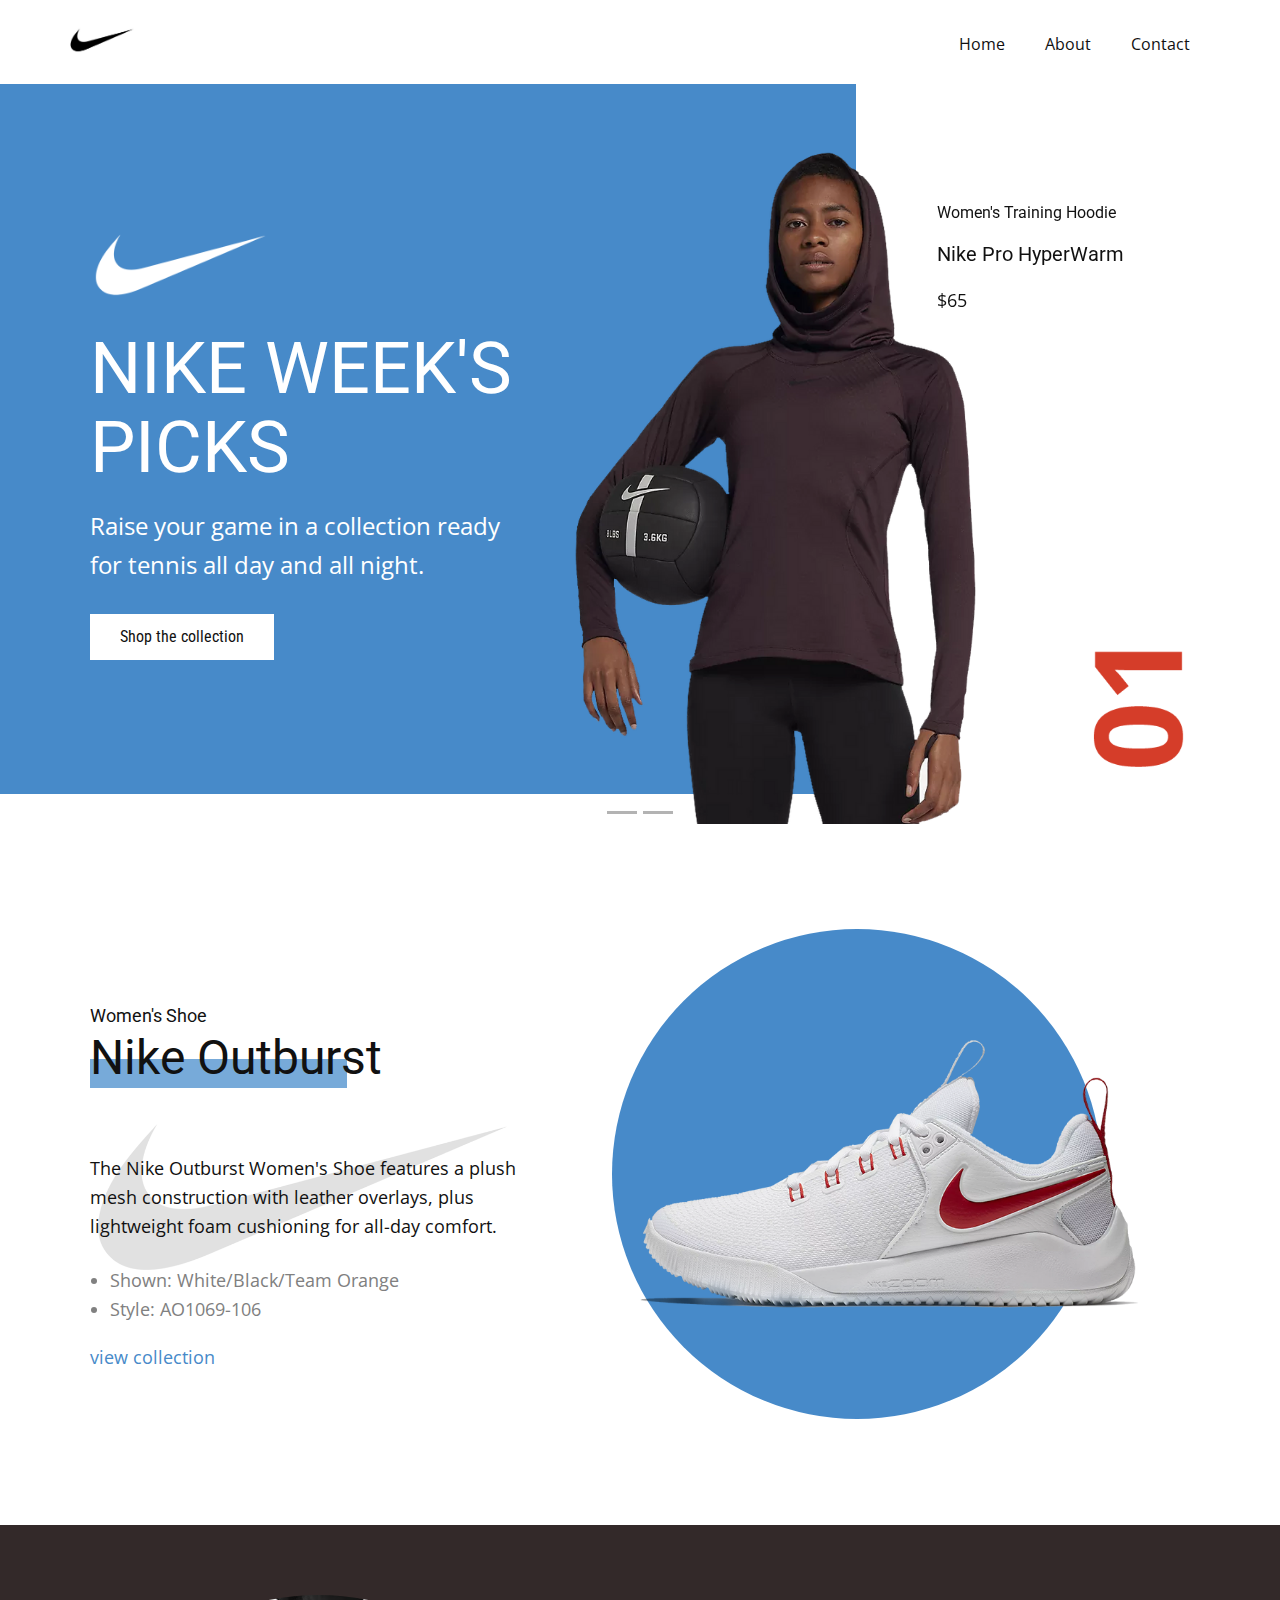
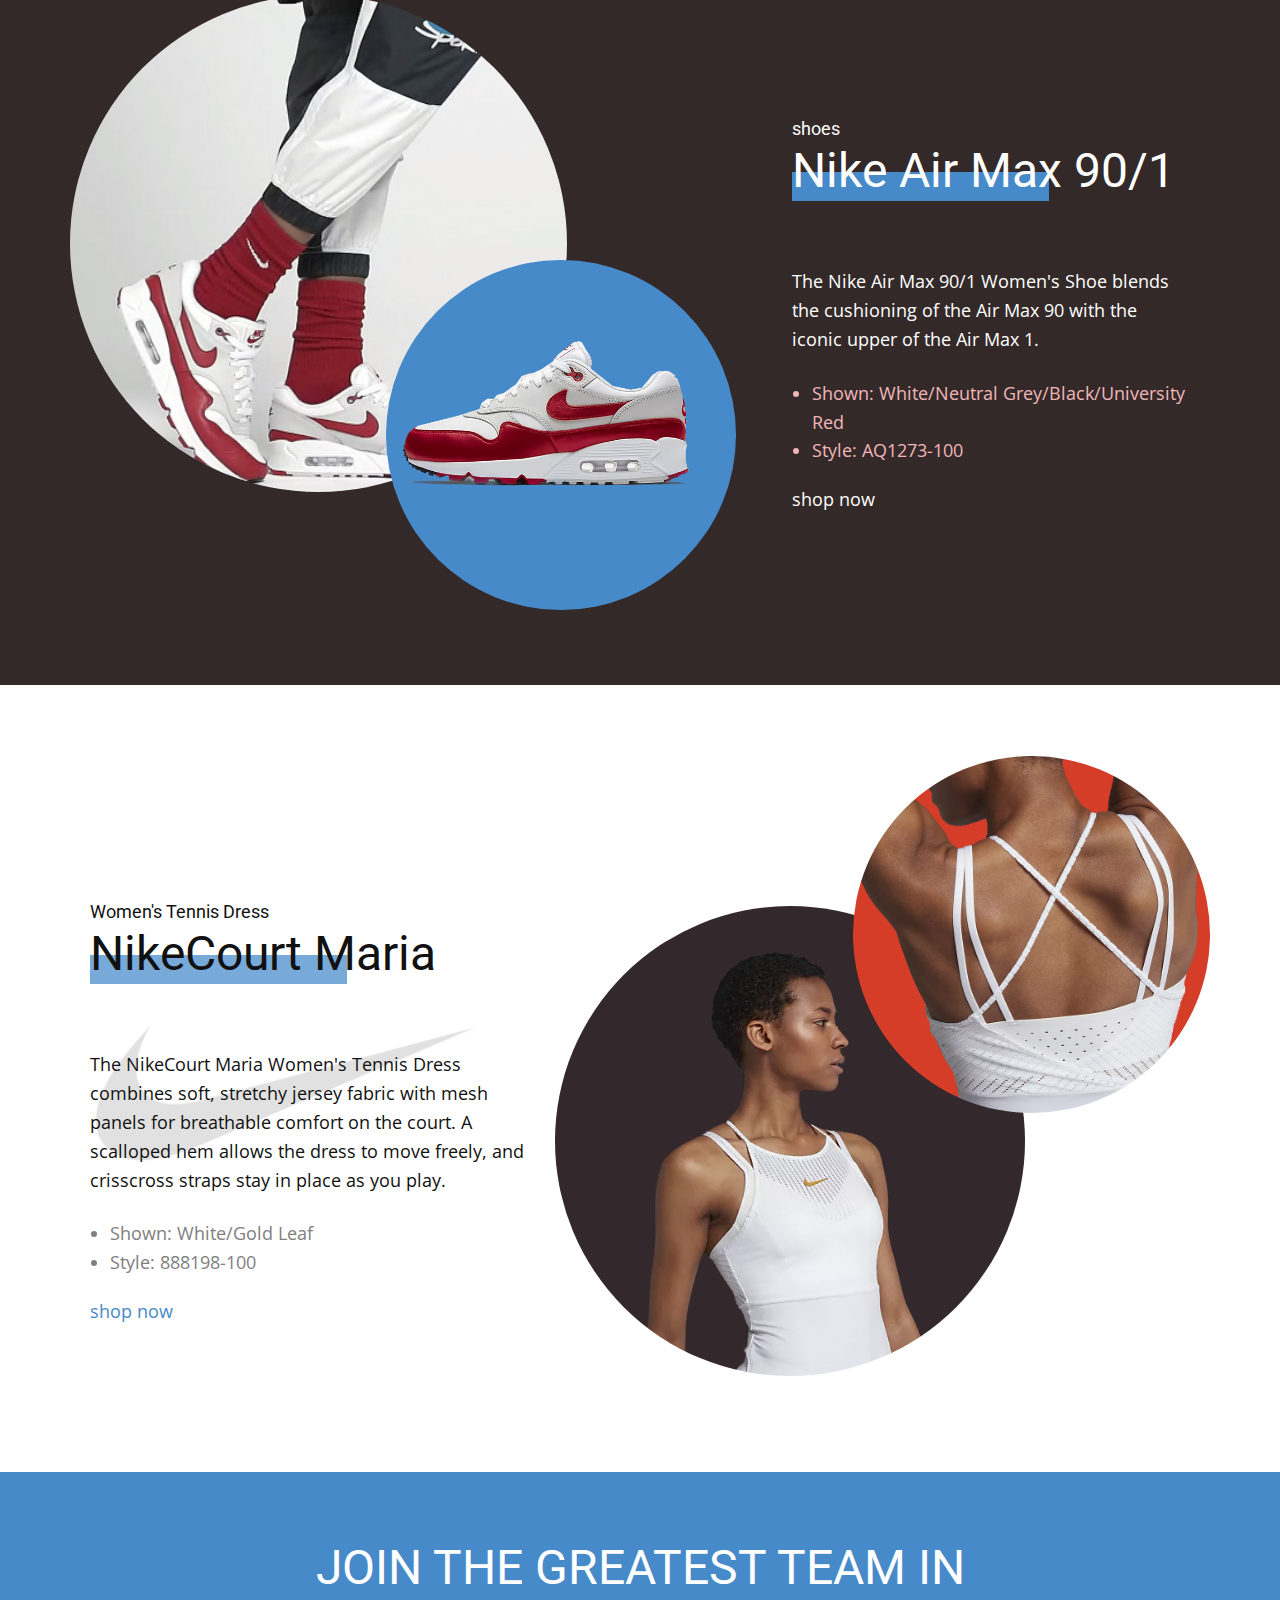
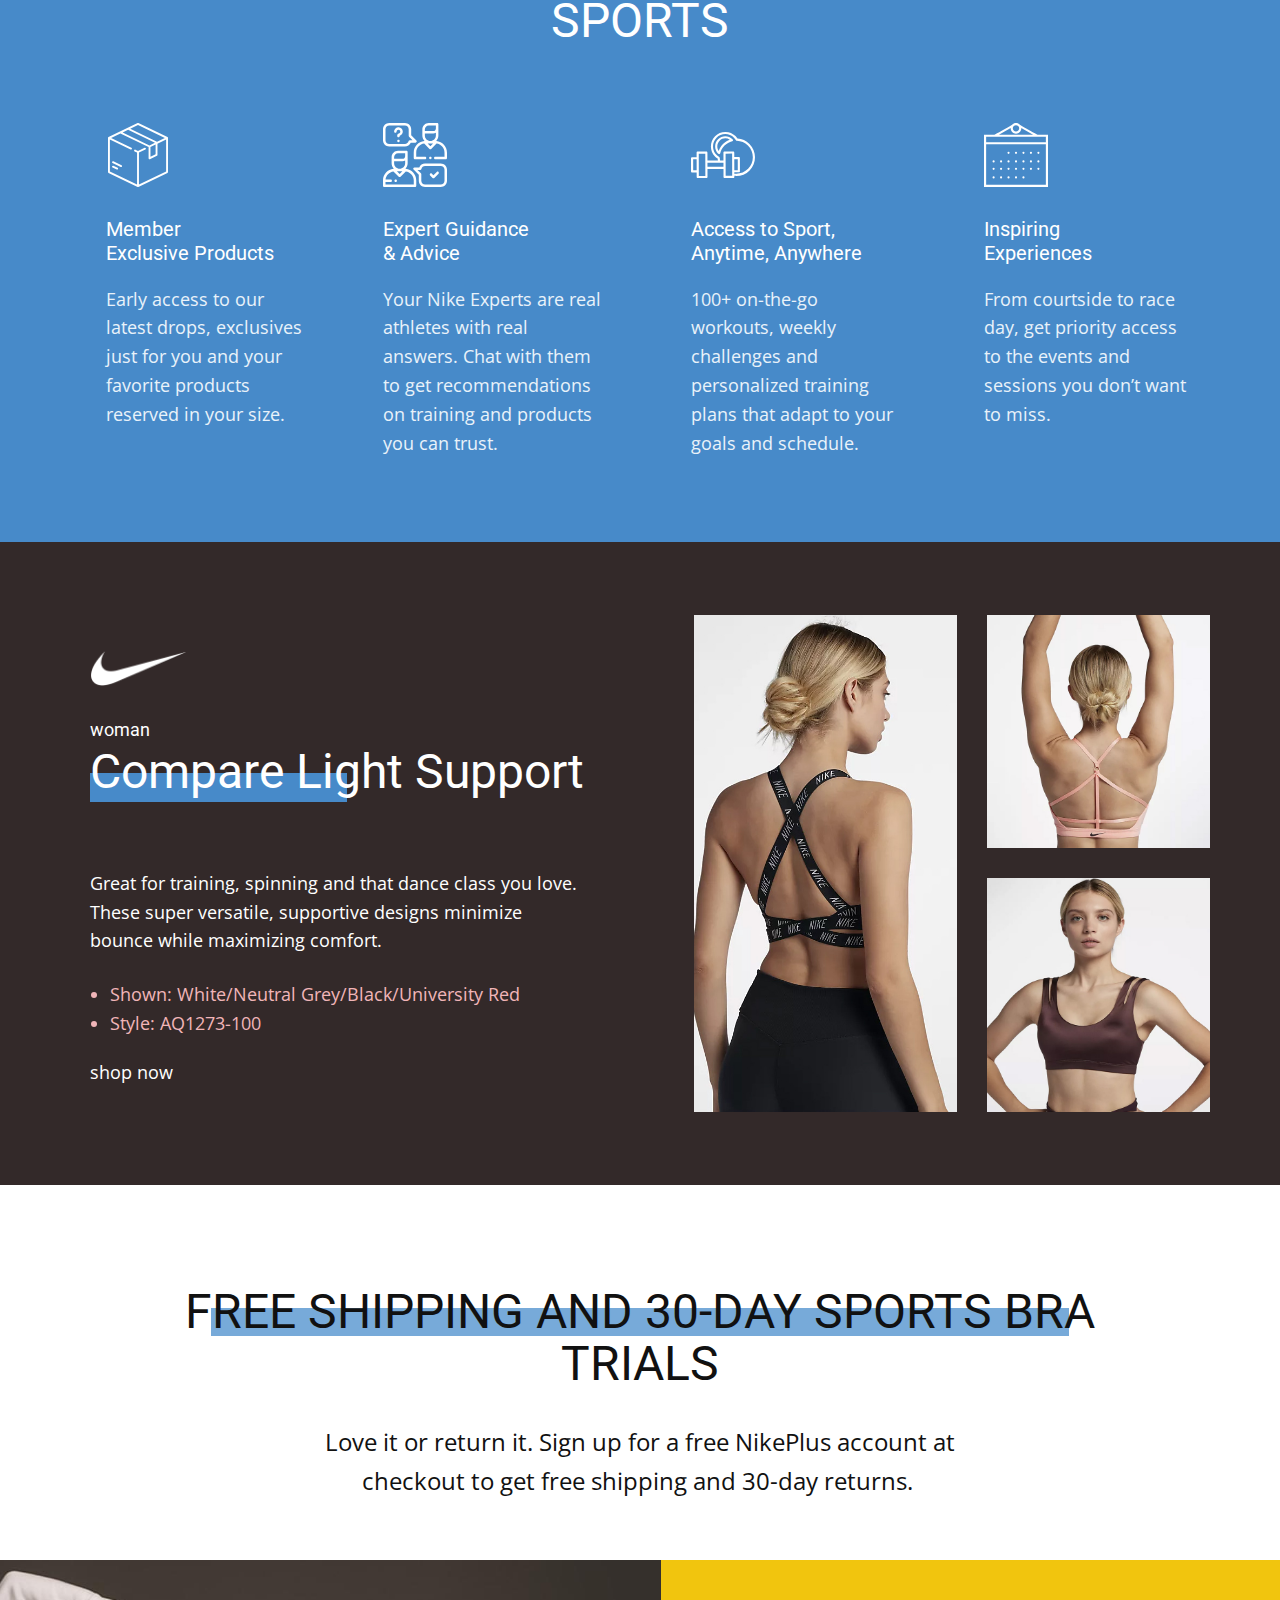
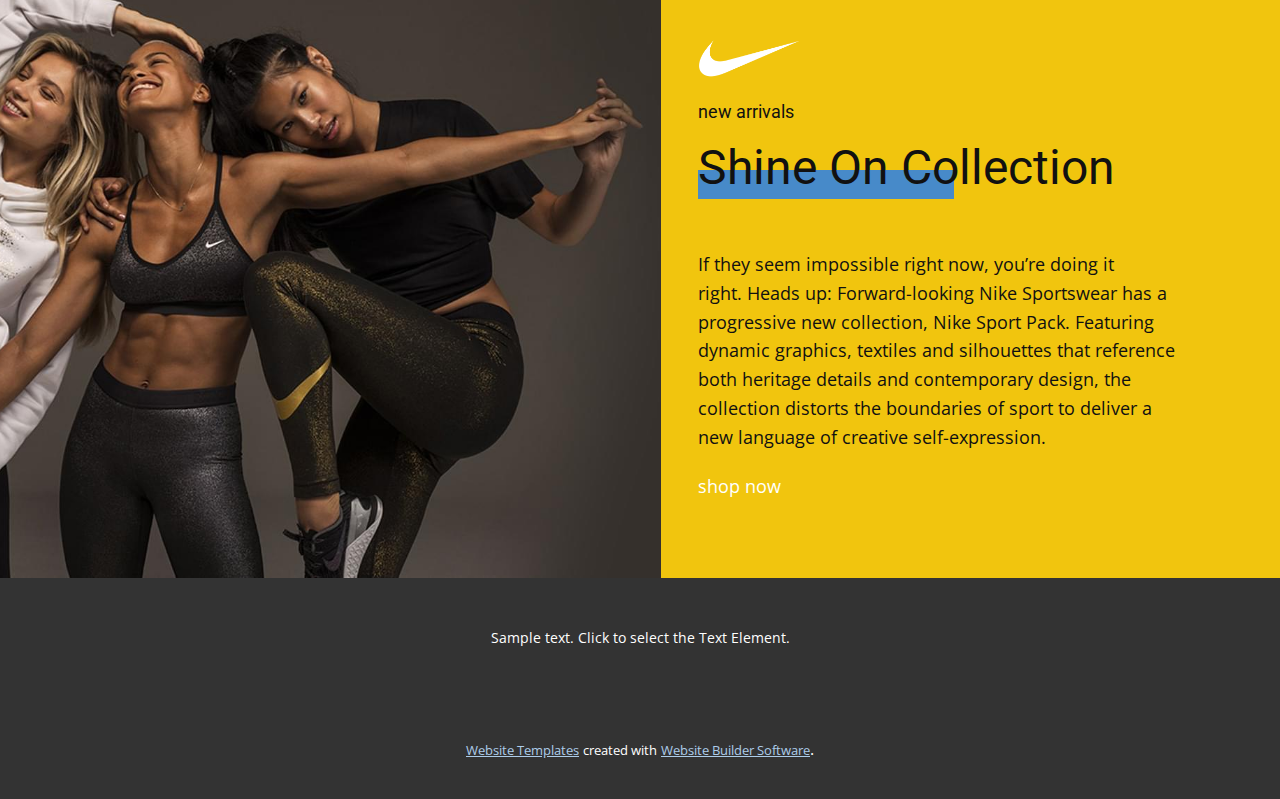
==== commit 91339c4c: "Add files via upload" ====
--- a/index.html
+++ b/index.html
@@ -22,7 +22,6 @@
     
     
     
-    
     <script type="application/ld+json">{
 		"@context": "http://schema.org",
 		"@type": "Organization",
@@ -35,41 +34,7 @@
   <meta data-intl-tel-input-cdn-path="intlTelInput/"></head>
   <body data-home-page="Page-1.html" data-home-page-title="Page 1" data-path-to-root="./" data-include-products="true" class="u-body u-xl-mode" data-lang="en">
           
-		<div class="canvasedit" width="100px" height="100px"	>
-						<canvas id="myCanvas" width="fit-content" height="fit-content"></canvas>
-				  </div>
-			
-			<script>
-					  var canvas = document.getElementById('myCanvas');
-					  var context = canvas.getContext('2d');
-
-					  context.beginPath();
-context.moveTo(374.06, 23.88 - 100);
-context.bezierCurveTo(374.06, 23.88 - 100, 110.18, 137.64 - 100, 110.18, 137.64 - 100);
-context.bezierCurveTo(110.18, 137.64 - 100, 81.88, 150.00 - 100, 60.44, 150.31 - 100);
-context.bezierCurveTo(34.50, 150.19 - 100, 17.44, 134.25 - 100, 12.94, 123.38 - 100);
-context.bezierCurveTo(8.75, 105.81 - 100, 13.31, 90.25 - 100, 20.19, 75.94 - 100);
-context.bezierCurveTo(24.94, 64.88 - 100, 35.56, 47.00 - 100, 44.94, 34.94 - 100);
-context.bezierCurveTo(49.38, 29.88 - 100, 53.50, 23.00 - 100, 61.19, 14.38 - 100);
-context.bezierCurveTo(56.56, 25.69 - 100, 49.72, 37.78 - 100, 52.09, 57.91 - 100);
-context.bezierCurveTo(52.64, 63.09 - 100, 55.09, 79.64 - 100, 79.44, 88.19 - 100);
-context.bezierCurveTo(102.09, 91.45 - 100, 101.55, 89.55 - 100, 128.82, 82.64 - 100);
-context.bezierCurveTo(146.00, 77.73 - 100, 305.73, 34.45 - 100, 305.73, 34.45 - 100);
-context.bezierCurveTo(305.73, 34.45 - 100, 410.94, 7.25 - 100, 410.94, 7.25 - 100);
-context.bezierCurveTo(410.94, 7.25 - 100, 374.06, 23.88 - 100, 374.06, 23.88 - 100);
-
-
-					  context.lineWidth = 1;
-
-					  // line color
-					  context.strokeStyle = 'black';
-					  context.fillStyle = 'white';
-					  context.fill();
-					  context.stroke();
-					</script>
-					<svg xmlns="http://www.w3.org/2000/svg"
-				  width="1.4in" height="0.55in"
-				  viewBox="0 0 420 165">
+		
   <header class="u-clearfix u-header u-header" id="sec-b468"><div class="u-clearfix u-sheet u-valign-middle u-sheet-1">
 
 		
@@ -77,8 +42,8 @@
 		
 		
 		
-		<a href="https://nicepage.com" class="u-image u-logo u-image-1">
-          <img src="images/default-logo.png" class="u-logo-image u-logo-image-1">
+		<a href="https://www.nike.com/" class="u-image u-logo u-image-1">
+          <img src="images/nikelogo.jpg" class="u-logo-image u-logo-image-1">
         </a>
         <nav class="u-menu u-menu-dropdown u-offcanvas u-menu-1">
           <div class="menu-collapse" style="font-size: 1rem; letter-spacing: 0px;">
@@ -92,7 +57,6 @@
             <ul class="u-nav u-unstyled u-nav-1"><li class="u-nav-item"><a class="u-button-style u-nav-link u-text-active-palette-1-base u-text-hover-palette-2-base" href="#" style="padding: 10px 20px;">Home</a>
 </li><li class="u-nav-item"><a class="u-button-style u-nav-link u-text-active-palette-1-base u-text-hover-palette-2-base" href="#" style="padding: 10px 20px;">About</a>
 </li><li class="u-nav-item"><a class="u-button-style u-nav-link u-text-active-palette-1-base u-text-hover-palette-2-base" href="#" style="padding: 10px 20px;">Contact</a>
-</li><li class="u-nav-item"><a class="u-button-style u-nav-link u-text-active-palette-1-base u-text-hover-palette-2-base" href="#" style="padding: 10px 20px;">Page 1</a>
 </li></ul>
           </div>
           <div class="u-nav-container-collapse">
@@ -102,7 +66,6 @@
                 <ul class="u-align-center u-nav u-popupmenu-items u-unstyled u-nav-2"><li class="u-nav-item"><a class="u-button-style u-nav-link" href="#">Home</a>
 </li><li class="u-nav-item"><a class="u-button-style u-nav-link" href="#">About</a>
 </li><li class="u-nav-item"><a class="u-button-style u-nav-link" href="#">Contact</a>
-</li><li class="u-nav-item"><a class="u-button-style u-nav-link" href="#">Page 1</a>
 </li></ul>
               </div>
             </div>
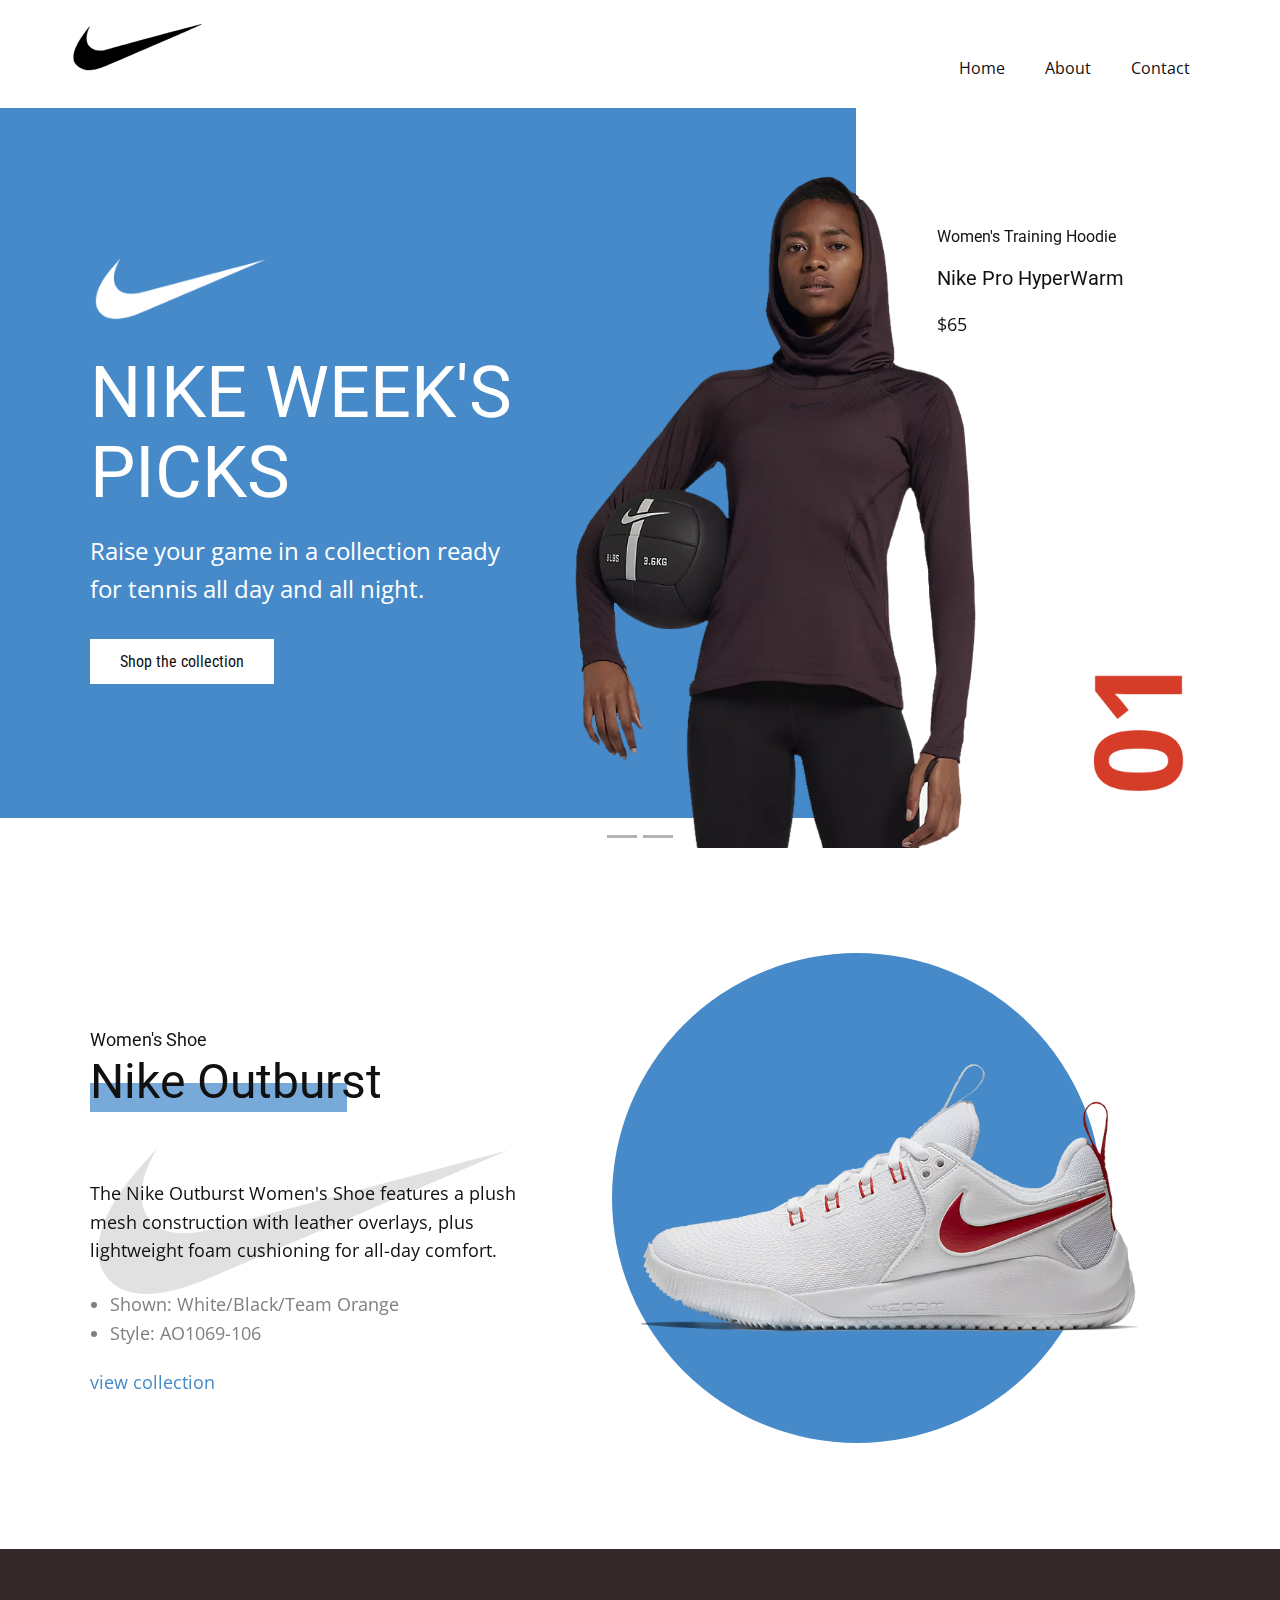
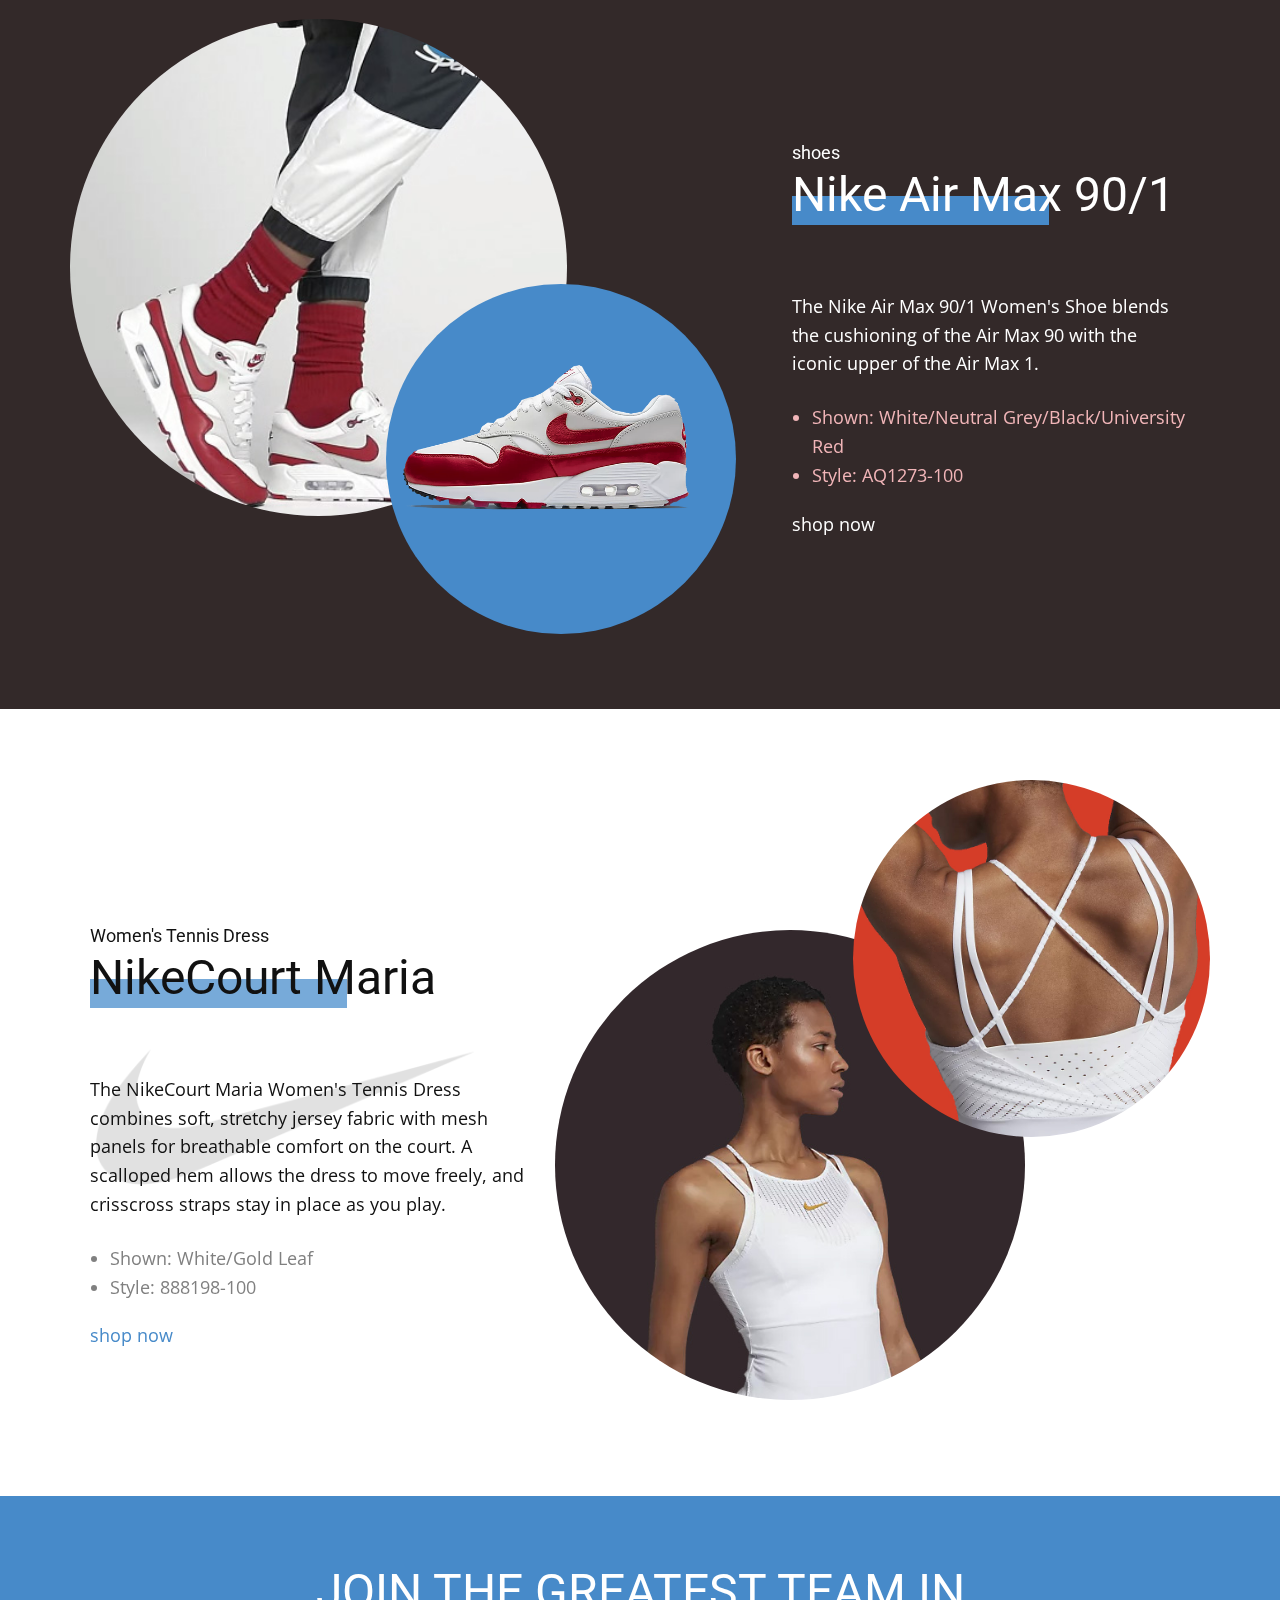
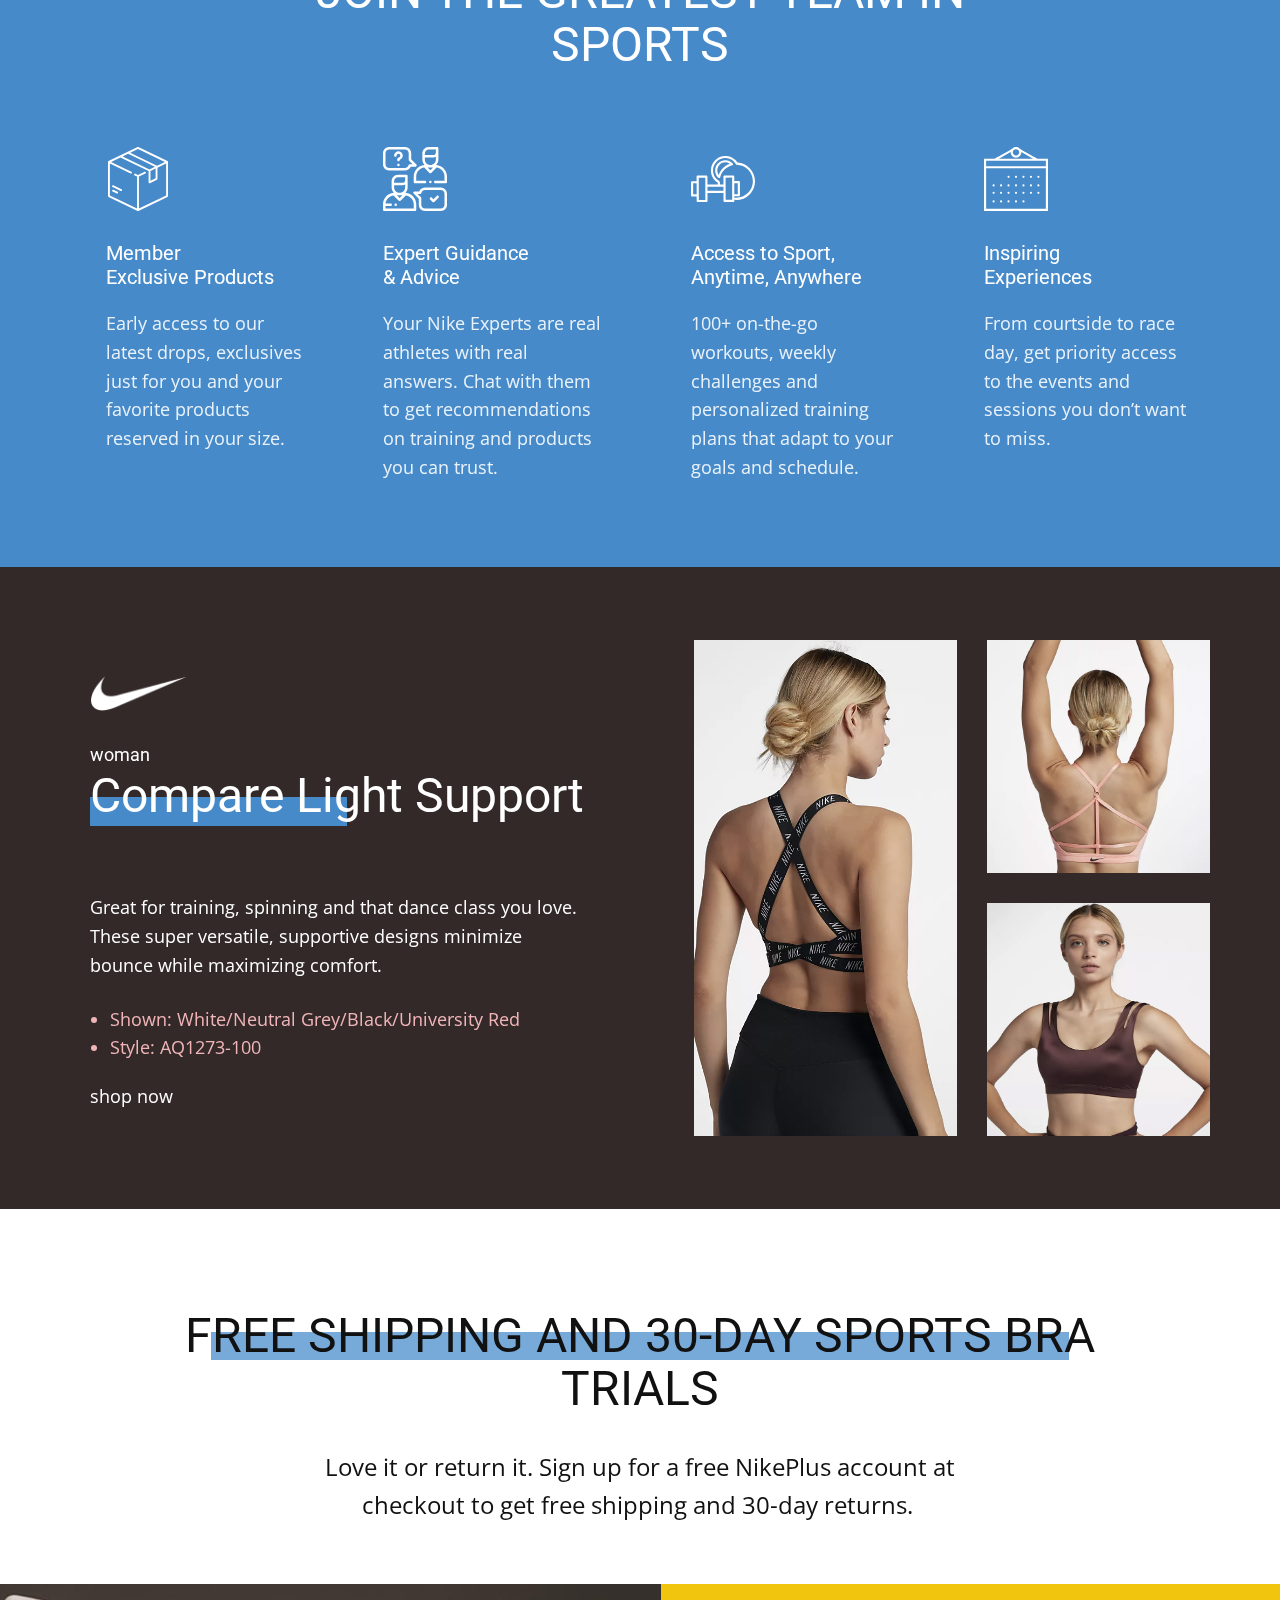
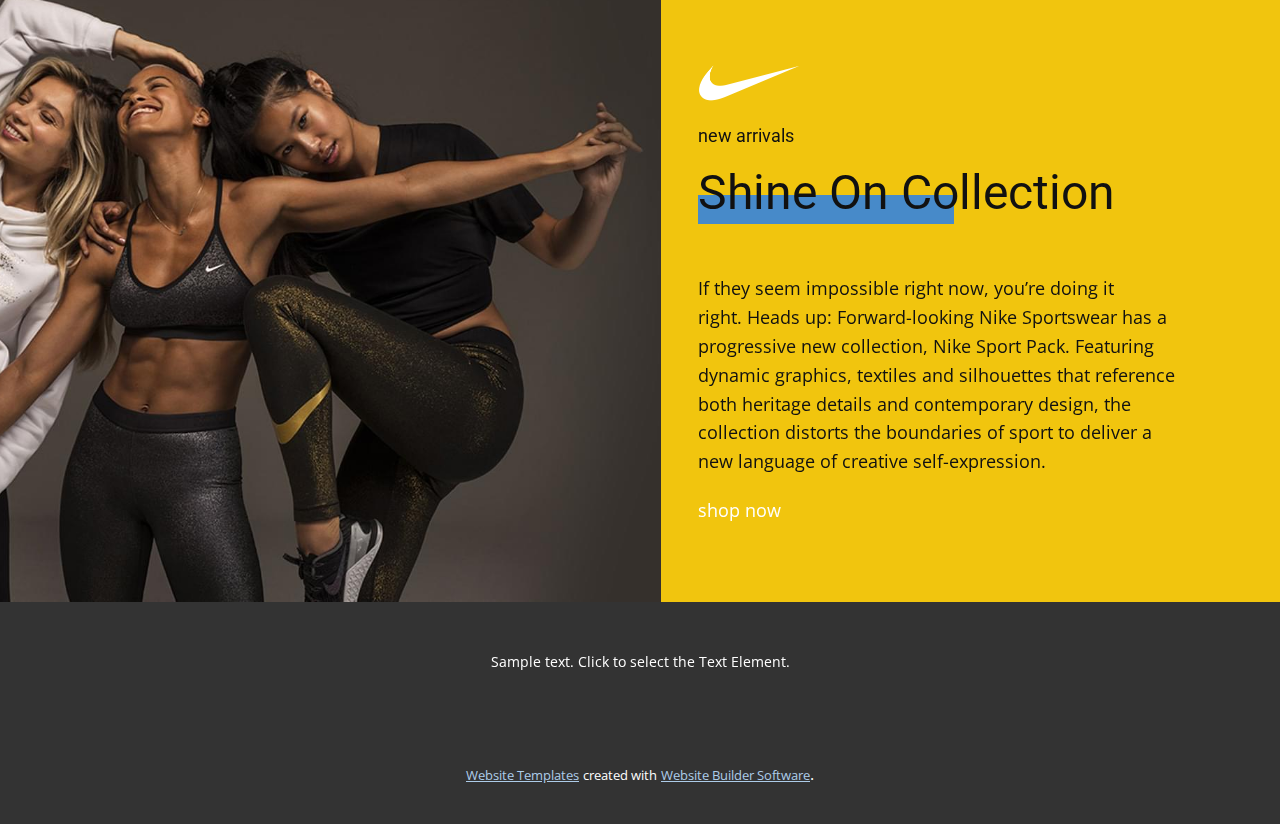
==== commit 6f37e320: "Add files via upload" ====
--- a/index.html
+++ b/index.html
@@ -4,7 +4,11 @@
     <meta charset="utf-8">
     <meta name="keywords" content="NIKE Week&amp;apos;s Picks, Everything you need to win., Nike Outburst, Nike Air Max 90/1, NikeCourt Maria, JOIN THE GREATEST TEAM IN SPORTS, Compare Light Support, FREE SHIPPING AND 30-DAY SPORTS BRA TRIALS, Shine On Collection">
     <meta name="description" content="">
-    <title>Page 1</title>
+	
+	
+    <title>Nike</title>
+	<link rel="icon" type="image/x-icon" href="images/favicon.ico">
+	
     <link rel="stylesheet" href="nicepage.css" media="screen">
 <link rel="stylesheet" href="Page-1.css" media="screen">
 <link rel="stylesheet" href="styles.css">
@@ -36,15 +40,35 @@
           
 		
   <header class="u-clearfix u-header u-header" id="sec-b468"><div class="u-clearfix u-sheet u-valign-middle u-sheet-1">
-
-		
 		
 		
 		
 		
 		<a href="https://www.nike.com/" class="u-image u-logo u-image-1">
-          <img src="images/nikelogo.jpg" class="u-logo-image u-logo-image-1">
+          <svg xmlns="http://www.w3.org/2000/svg"
+     width="1.4in" height="0.55in"
+     viewBox="0 0 420 165">
+  <path id="Neimenovano"
+        fill="black" stroke="black" stroke-width="1"
+        d="M 374.06,23.88
+           C 374.06,23.88 110.18,137.64 110.18,137.64
+             110.18,137.64 81.88,150.00 60.44,150.31
+             34.50,150.19 17.44,134.25 12.94,123.38
+             8.75,105.81 13.31,90.25 20.19,75.94
+             24.94,64.88 35.56,47.00 44.94,34.94
+             49.38,29.88 53.50,23.00 61.19,14.38
+             56.56,25.69 49.72,37.78 52.09,57.91
+             52.64,63.09 55.09,79.64 79.44,88.19
+             102.09,91.45 101.55,89.55 128.82,82.64
+             146.00,77.73 305.73,34.45 305.73,34.45
+             305.73,34.45 410.94,7.25 410.94,7.25
+             410.94,7.25 374.06,23.88 374.06,23.88 Z" />
+			 
+</svg>
         </a>
+		
+	
+		
         <nav class="u-menu u-menu-dropdown u-offcanvas u-menu-1">
           <div class="menu-collapse" style="font-size: 1rem; letter-spacing: 0px;">
             <a class="u-button-style u-custom-left-right-menu-spacing u-custom-padding-bottom u-custom-top-bottom-menu-spacing u-nav-link u-text-active-palette-1-base u-text-hover-palette-2-base" href="#">
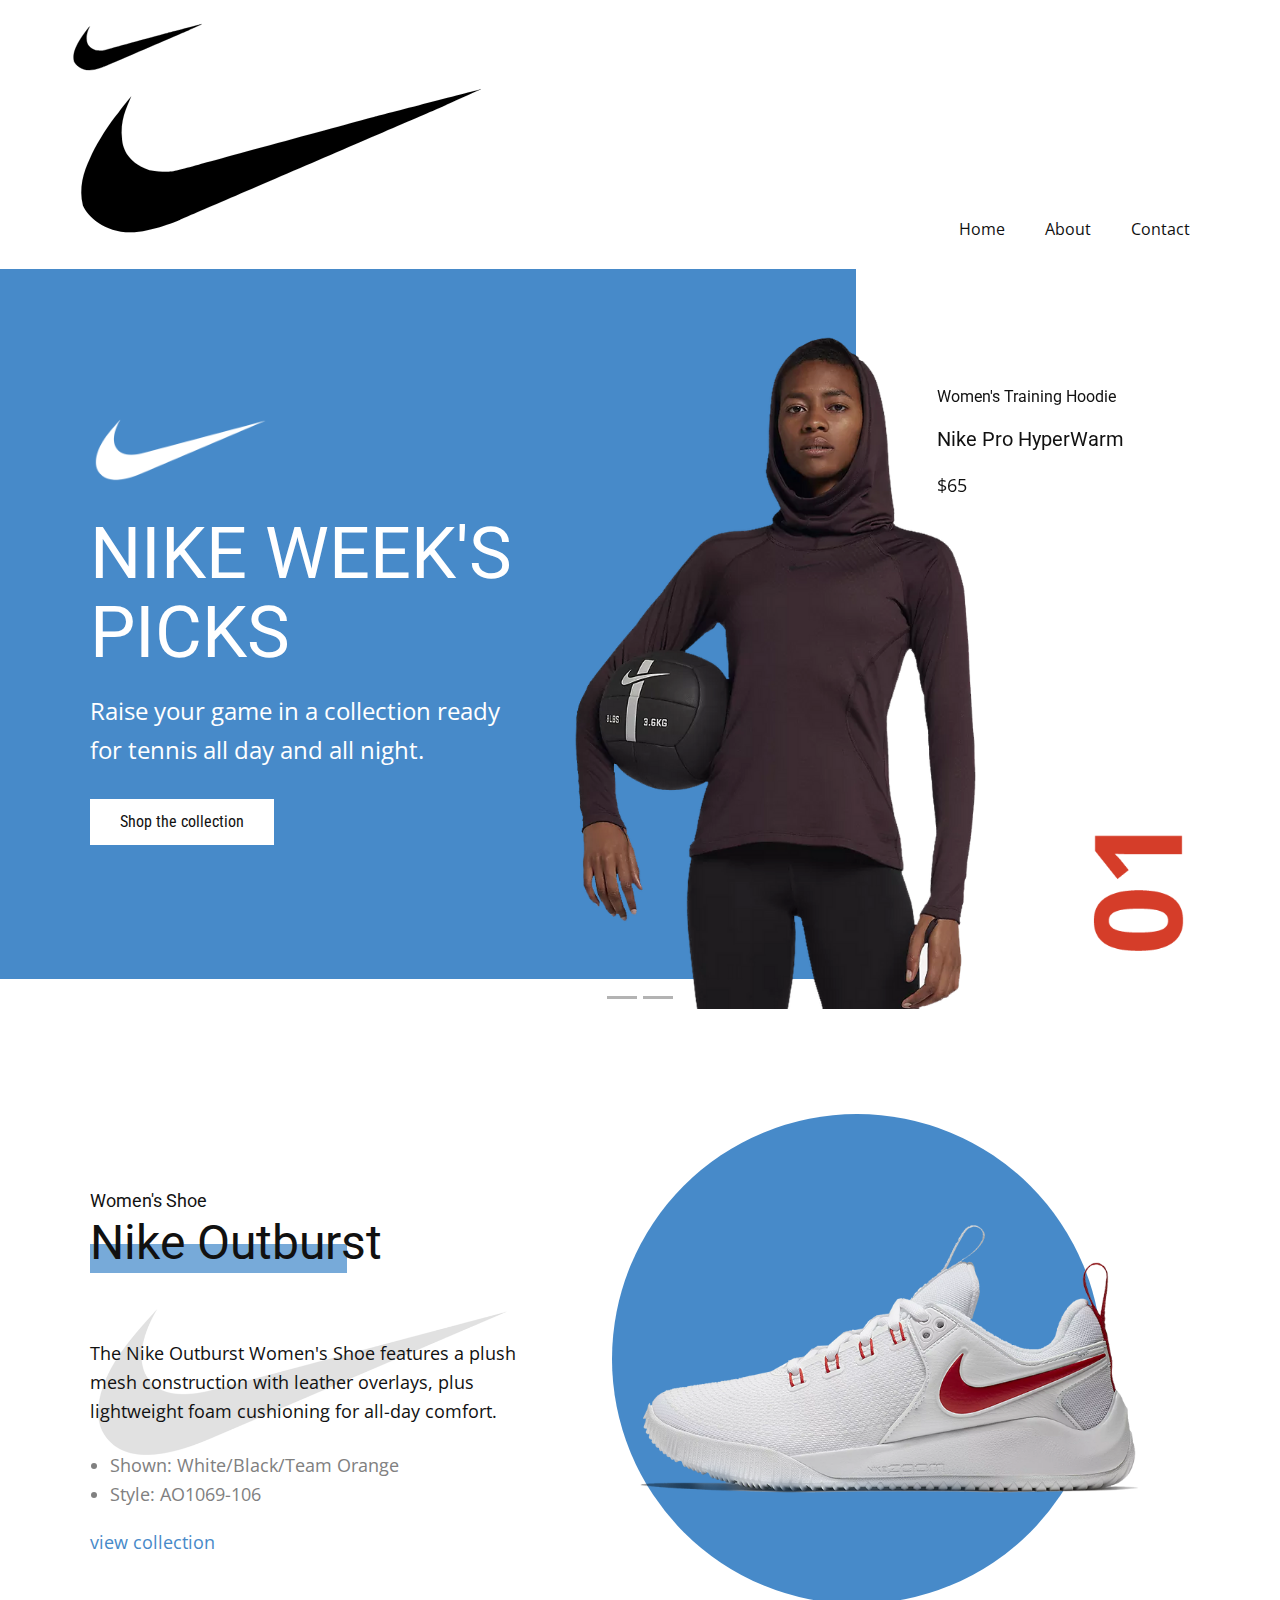
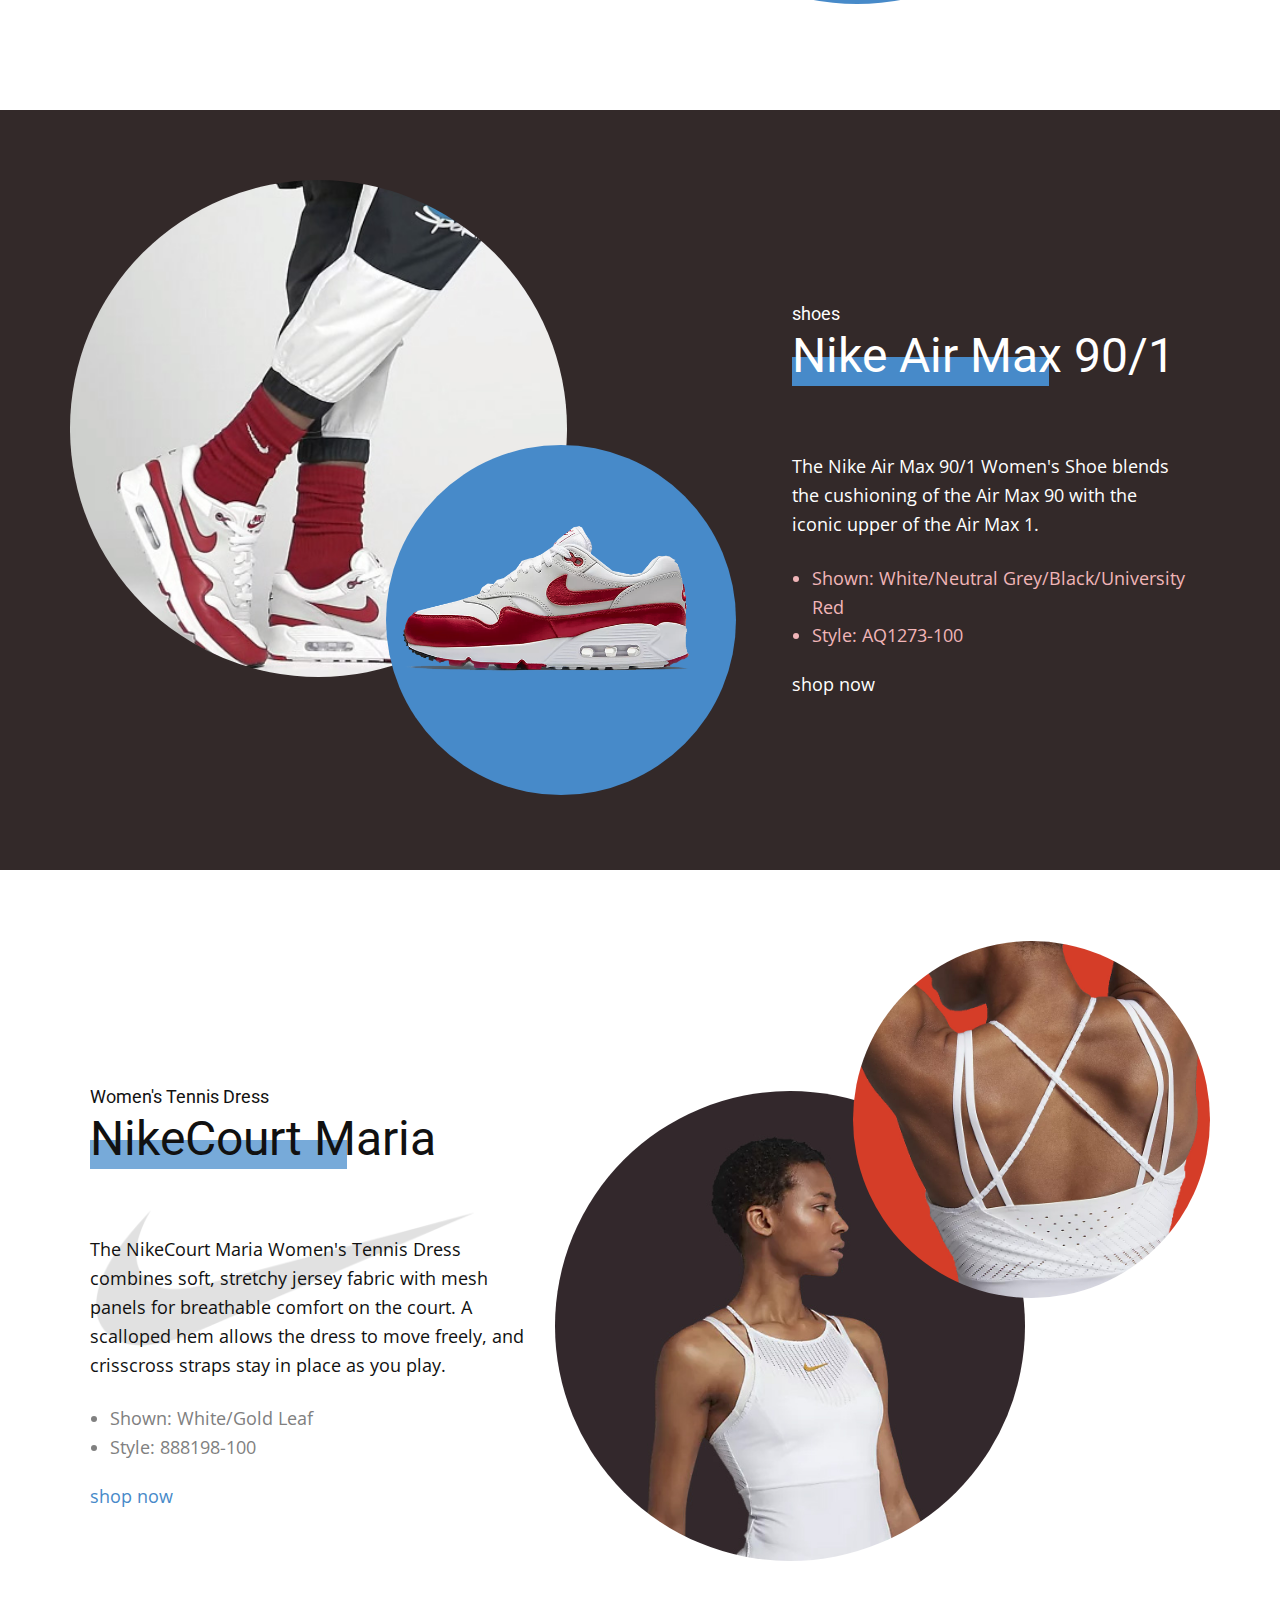
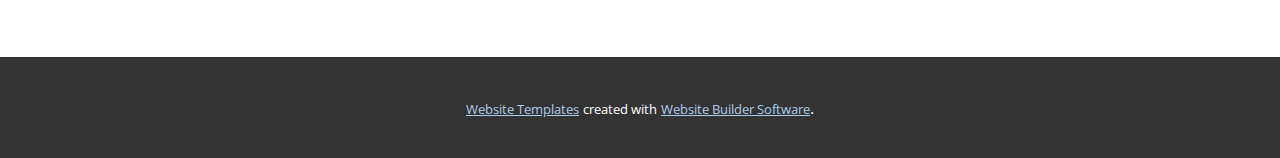
==== commit f913415c: "Add files via upload" ====
--- a/index.html
+++ b/index.html
@@ -66,9 +66,40 @@
 			 
 </svg>
         </a>
-		
-	
-		
+        <div height="100px" width="100px">
+          <canvas id="myCanvas" width="412px" height="153px"></canvas>
+        </div>
+
+	<script>
+      var canvas = document.getElementById('myCanvas');
+      var context = canvas.getContext('2d');
+
+      context.beginPath();
+      context.moveTo(374.06, 23.88);
+      context.bezierCurveTo(374.06, 23.88, 110.18, 137.64, 110.18, 137.64);
+      context.bezierCurveTo(110.18, 137.64, 81.88, 150.00, 60.44, 150.31);
+      context.bezierCurveTo(34.50, 150.19, 17.44, 134.25, 12.94, 123.38);
+      context.bezierCurveTo(8.75, 105.81, 13.31, 90.25, 20.19, 75.94);
+      context.bezierCurveTo(24.94, 64.88, 35.56, 47.00, 44.94, 34.94);
+      context.bezierCurveTo(49.38, 29.88, 53.50, 23.00, 61.19, 14.38);
+      context.bezierCurveTo(56.56, 25.69, 49.72, 37.78, 52.09, 57.91);
+      context.bezierCurveTo(52.64, 63.09, 55.09, 79.64, 79.44, 88.19);
+      context.bezierCurveTo(102.09, 91.45, 101.55, 89.55, 128.82, 82.64);
+      context.bezierCurveTo(146.00, 77.73, 305.73, 34.45, 305.73, 34.45);
+      context.bezierCurveTo(305.73, 34.45, 410.94, 7.25, 410.94, 7.25);
+      context.bezierCurveTo(410.94, 7.25, 374.06, 23.88, 374.06, 23.88);
+      context.lineWidth = 0.1;
+  
+
+      // line color
+	  context.fillstyle='black';
+	  context.fill();
+      context.strokeStyle = 'black';
+      context.stroke();
+	</script>
+		
+
+
         <nav class="u-menu u-menu-dropdown u-offcanvas u-menu-1">
           <div class="menu-collapse" style="font-size: 1rem; letter-spacing: 0px;">
             <a class="u-button-style u-custom-left-right-menu-spacing u-custom-padding-bottom u-custom-top-bottom-menu-spacing u-nav-link u-text-active-palette-1-base u-text-hover-palette-2-base" href="#">
@@ -267,163 +298,6 @@
         </div>
       </div>
     </section>
-    <section class="u-clearfix u-palette-1-base u-section-5" id="sec-b3f3">
-      <div class="u-clearfix u-sheet u-sheet-1">
-        <div class="u-align-center u-container-style u-expanded-width-md u-expanded-width-sm u-group u-group-1">
-          <div class="u-container-layout u-valign-middle u-container-layout-1">
-            <h2 class="u-text u-text-1">JOIN THE GREATEST TEAM IN SPORTS</h2>
-          </div>
-        </div>
-        <div class="u-clearfix u-expanded-width-lg u-expanded-width-md u-expanded-width-xl u-expanded-width-xs u-gutter-30 u-layout-wrap u-layout-wrap-1">
-          <div class="u-gutter-0 u-layout">
-            <div class="u-layout-row">
-              <div class="u-container-style u-layout-cell u-left-cell u-size-15 u-size-30-md u-layout-cell-1">
-                <div class="u-container-layout u-valign-top-md u-valign-top-sm u-valign-top-xl u-valign-top-xs u-container-layout-2"><span class="u-icon u-icon-circle u-icon-1"><svg class="u-svg-link" preserveAspectRatio="xMidYMin slice" viewBox="0 0 512 512" style="undefined"><use xmlns:xlink="http://www.w3.org/1999/xlink" xlink:href="#svg-8aa6"></use></svg><svg class="u-svg-content" viewBox="0 0 512 512" x="0px" y="0px" id="svg-8aa6" style="enable-background:new 0 0 512 512;"><g><g><path d="M491.729,112.971L259.261,0.745c-2.061-0.994-4.461-0.994-6.521,0L20.271,112.971c-2.592,1.251-4.239,3.876-4.239,6.754    v272.549c0,2.878,1.647,5.503,4.239,6.754l232.468,112.226c1.03,0.497,2.146,0.746,3.261,0.746s2.23-0.249,3.261-0.746    l232.468-112.226c2.592-1.251,4.239-3.876,4.239-6.754V119.726C495.968,116.846,494.32,114.223,491.729,112.971z M256,15.828    l215.217,103.897l-62.387,30.118c-0.395-0.301-0.812-0.579-1.27-0.8L193.805,45.853L256,15.828z M176.867,54.333l214.904,103.746    l-44.015,21.249L132.941,75.624L176.867,54.333z M396.799,172.307v78.546l-41.113,19.848v-78.546L396.799,172.307z     M480.968,387.568L263.5,492.55V236.658l51.873-25.042c3.73-1.801,5.294-6.284,3.493-10.015    c-1.801-3.729-6.284-5.295-10.015-3.493L256,223.623l-20.796-10.04c-3.731-1.803-8.214-0.237-10.015,3.493    c-1.801,3.73-0.237,8.214,3.493,10.015l19.818,9.567V492.55L31.032,387.566V131.674l165.6,79.945    c1.051,0.508,2.162,0.748,3.255,0.748c2.788,0,5.466-1.562,6.759-4.241c1.801-3.73,0.237-8.214-3.493-10.015l-162.37-78.386    l74.505-35.968L340.582,192.52c0.033,0.046,0.07,0.087,0.104,0.132v89.999c0,2.581,1.327,4.98,3.513,6.353    c1.214,0.762,2.599,1.147,3.988,1.147c1.112,0,2.227-0.247,3.26-0.746l56.113-27.089c2.592-1.251,4.239-3.875,4.239-6.754v-90.495    l69.169-33.392V387.568z"></path>
-</g>
-</g><g><g><path d="M92.926,358.479L58.811,342.01c-3.732-1.803-8.214-0.237-10.015,3.493c-1.801,3.73-0.237,8.214,3.493,10.015    l34.115,16.469c1.051,0.508,2.162,0.748,3.255,0.748c2.788,0,5.466-1.562,6.759-4.241    C98.22,364.763,96.656,360.281,92.926,358.479z"></path>
-</g>
-</g><g><g><path d="M124.323,338.042l-65.465-31.604c-3.731-1.801-8.214-0.237-10.015,3.494c-1.8,3.73-0.236,8.214,3.494,10.015    l65.465,31.604c1.051,0.507,2.162,0.748,3.255,0.748c2.788,0,5.466-1.562,6.759-4.241    C129.617,344.326,128.053,339.842,124.323,338.042z"></path>
-</g>
-</g></svg></span>
-                  <h5 class="u-text u-text-2">Member Exclusive&nbsp;Products</h5>
-                  <p class="u-text u-text-palette-1-light-3 u-text-3">Early access to our latest drops, exclusives just for you and your favorite products reserved in your size.</p>
-                </div>
-              </div>
-              <div class="u-container-style u-layout-cell u-size-15 u-size-30-md u-layout-cell-2">
-                <div class="u-container-layout u-valign-top-md u-valign-top-sm u-valign-top-xl u-valign-top-xs u-container-layout-3"><span class="u-icon u-icon-circle u-icon-2"><svg class="u-svg-link" preserveAspectRatio="xMidYMin slice" viewBox="0 0 512 512" style="undefined"><use xmlns:xlink="http://www.w3.org/1999/xlink" xlink:href="#svg-e473"></use></svg><svg class="u-svg-content" viewBox="0 0 512 512" x="0px" y="0px" id="svg-e473" style="enable-background:new 0 0 512 512;"><g><g><path d="M181.72,366.814c-0.723-0.206-1.463-0.322-2.208-0.362c10.954-11.513,17.7-27.066,17.7-44.174v-52.611    c0-0.481-0.046-0.95-0.111-1.412c0.066-0.95,0.111-1.906,0.111-2.872v-33.286c0-5.523-4.477-10-10-10h-67.073    c-28.245,0-51.223,22.979-51.223,51.223v48.958c0,17.108,6.745,32.661,17.7,44.174c-0.744,0.04-1.484,0.156-2.206,0.362    C37.153,371.093,0,410.924,0,459.276V502c0,5.523,4.477,10,10,10h246.127c5.523,0,10-4.477,10-10v-42.724    C266.127,410.925,228.976,371.094,181.72,366.814z M88.916,286.001v-12.682c0-17.216,14.007-31.223,31.223-31.223h57.073v23.286    c0,11.723-9.537,21.26-21.26,21.26H88.916V286.001z M88.916,306.642h67.036c7.772,0,15.047-2.162,21.26-5.914v21.549    c0,24.343-19.805,44.148-44.148,44.148c-24.343,0-44.148-19.805-44.148-44.148V306.642z M154.829,386.426l-21.765,21.766    l-21.765-21.766H154.829z M246.128,492L246.128,492H20v-20h41.5c5.523,0,10-4.477,10-10s-4.477-10-10-10H20.365    c3.359-33.716,29.806-60.717,63.255-64.969l42.373,42.373c1.875,1.875,4.419,2.929,7.071,2.929c2.652,0,5.196-1.054,7.071-2.929    l42.373-42.373c35.824,4.553,63.62,35.204,63.62,72.245V492z"></path>
-</g>
-</g><g><g><path d="M427.595,144.718c-0.723-0.206-1.464-0.322-2.21-0.362c10.954-11.513,17.699-27.066,17.699-44.174V47.57    c0-0.481-0.046-0.95-0.111-1.412c0.066-0.95,0.111-1.906,0.111-2.872V10c0-5.523-4.477-10-10-10h-67.073    c-28.245,0-51.223,22.979-51.223,51.223v48.958c0,17.108,6.745,32.661,17.699,44.174c-0.745,0.04-1.487,0.156-2.21,0.362    c-47.255,4.281-84.405,44.112-84.405,92.462v42.723c0,5.523,4.477,10,10,10h80.46c5.523,0,10-4.477,10-10s-4.477-10-10-10h-70.46    V237.18c0-37.041,27.795-67.692,63.619-72.245l42.373,42.373c1.953,1.953,4.512,2.929,7.071,2.929s5.119-0.976,7.071-2.929    l42.373-42.373C464.205,169.489,492,200.139,492,237.18v32.723h-73.667c-5.523,0-10,4.477-10,10s4.477,10,10,10H502    c5.523,0,10-4.477,10-10V237.18C512,188.83,474.849,148.999,427.595,144.718z M378.937,186.095l-21.765-21.765h43.53    L378.937,186.095z M423.085,100.181c0,24.343-19.805,44.148-44.148,44.148s-44.148-19.804-44.148-44.147V84.546h67.036    c7.772,0,15.047-2.163,21.26-5.914V100.181z M423.085,43.286c0,11.723-9.537,21.26-21.26,21.26h-67.036v-0.641V51.223    c0-17.216,14.007-31.223,31.223-31.223h57.073V43.286z"></path>
-</g>
-</g><g><g><path d="M386.01,272.83c-1.86-1.86-4.44-2.93-7.07-2.93c-2.64,0-5.21,1.07-7.07,2.93c-1.87,1.86-2.93,4.44-2.93,7.07    c0,2.64,1.06,5.21,2.93,7.07c1.86,1.87,4.43,2.93,7.07,2.93c2.63,0,5.21-1.06,7.07-2.93c1.86-1.86,2.93-4.43,2.93-7.07    C388.94,277.27,387.87,274.69,386.01,272.83z"></path>
-</g>
-</g><g><g><path d="M267.405,139.929l-41.821-41.821V50c0-27.57-22.43-50-50-50H50C22.43,0,0,22.43,0,50v88c0,27.57,22.43,50,50,50h125.583    c20.674,0,38.702-12.407,46.266-31h38.484c4.044,0,7.691-2.437,9.239-6.173C271.12,147.091,270.264,142.789,267.405,139.929z     M214.554,137c-4.659,0-8.701,3.217-9.746,7.758C201.66,158.442,189.643,168,175.583,168H50c-16.542,0-30-13.458-30-30V50    c0-16.542,13.458-30,30-30h125.583c16.542,0,30,13.458,30,30v52.25c0,2.652,1.054,5.196,2.929,7.071L236.191,137H214.554z"></path>
-</g>
-</g><g><g><path d="M462,324H336.417c-20.674,0-38.702,12.407-46.266,31h-38.484c-4.044,0-7.691,2.437-9.239,6.173    c-1.548,3.736-0.692,8.038,2.167,10.898l41.821,41.821V462c0,27.57,22.43,50,50,50H462c27.57,0,50-22.43,50-50v-88    C512,346.43,489.57,324,462,324z M492,462c0,16.542-13.458,30-30,30H336.417c-16.542,0-30-13.458-30-30v-52.25    c0-2.652-1.054-5.196-2.929-7.071L275.809,375h21.637c4.659,0,8.701-3.217,9.746-7.758C310.34,353.558,322.357,344,336.417,344    H462c16.542,0,30,13.458,30,30V462z"></path>
-</g>
-</g><g><g><path d="M444.156,391.392c-3.904-3.905-10.236-3.905-14.141,0l-26.583,26.583l-12.361-12.361c-3.905-3.905-10.237-3.905-14.143,0    c-3.905,3.905-3.905,10.237,0,14.143l19.432,19.432c1.953,1.953,4.512,2.929,7.071,2.929s5.119-0.976,7.071-2.929l33.654-33.654    C448.061,401.63,448.061,395.298,444.156,391.392z"></path>
-</g>
-</g><g><g><path d="M158.253,66.268c-1.182-17.147-15.004-30.969-32.151-32.151c-9.723-0.669-18.991,2.611-26.091,9.239    c-7.001,6.535-11.017,15.775-11.017,25.349c0.001,5.524,4.478,10.001,10.001,10.001s10-4.477,10-10    c0-4.111,1.656-7.921,4.664-10.729c3.003-2.804,6.938-4.196,11.069-3.906c7.239,0.499,13.074,6.334,13.573,13.573    c0.505,7.319-4.293,13.787-11.408,15.379c-7.788,1.742-13.227,8.513-13.227,16.465v5.335c0,5.523,4.477,10,10,10s10-4.477,10-10    v-2.91C149.16,97.291,159.385,82.684,158.253,66.268z"></path>
-</g>
-</g><g><g><path d="M130.74,136.02c-1.86-1.86-4.44-2.93-7.07-2.93c-2.64,0-5.21,1.07-7.07,2.93c-1.87,1.86-2.93,4.44-2.93,7.07    s1.06,5.21,2.93,7.07c1.86,1.86,4.43,2.93,7.07,2.93c2.63,0,5.21-1.07,7.07-2.93c1.86-1.86,2.93-4.44,2.93-7.07    S132.6,137.88,130.74,136.02z"></path>
-</g>
-</g><g><g><path d="M108.57,454.93c-1.86-1.86-4.44-2.93-7.07-2.93s-5.21,1.07-7.07,2.93s-2.93,4.44-2.93,7.07s1.07,5.21,2.93,7.07    c1.86,1.86,4.44,2.93,7.07,2.93s5.21-1.07,7.07-2.93s2.93-4.44,2.93-7.07S110.43,456.79,108.57,454.93z"></path>
-</g>
-</g></svg></span>
-                  <h5 class="u-text u-text-4">Expert Guidance<br>&amp; Advice
-                  </h5>
-                  <p class="u-text u-text-palette-1-light-3 u-text-5">Your Nike Experts are real athletes with real answers. Chat with them to get recommendations on training and products you can trust.</p>
-                </div>
-              </div>
-              <div class="u-container-style u-layout-cell u-size-15 u-size-30-md u-layout-cell-3">
-                <div class="u-container-layout u-valign-top-md u-valign-top-sm u-valign-top-xl u-valign-top-xs u-container-layout-4"><span class="u-icon u-icon-circle u-icon-3"><svg class="u-svg-link" preserveAspectRatio="xMidYMin slice" viewBox="0 0 184.865 184.865" style="undefined"><use xmlns:xlink="http://www.w3.org/1999/xlink" xlink:href="#svg-b730"></use></svg><svg class="u-svg-content" viewBox="0 0 184.865 184.865" x="0px" y="0px" id="svg-b730" style="enable-background:new 0 0 184.865 184.865;"><g><path d="M119.846,46.609c-11.532-11.402-30.208-11.298-41.622,0.237c-11.399,11.536-11.298,30.212,0.234,41.623   c0.238,0.228,0.487,0.429,0.837,0.679c0.584,0.536,1.339,0.828,2.119,0.828c0.307,0,0.606-0.043,0.904-0.131   c1.059-0.316,1.873-1.172,2.134-2.25c2.049-8.479,6.345-16.206,12.4-22.335c6.077-6.135,13.737-10.513,22.213-12.666   c1.072-0.268,1.895-1.139,2.198-2.208c0.305-1.065-0.012-2.262-0.785-3.06C120.371,47.215,119.957,46.715,119.846,46.609z    M92.421,60.876c-5.538,5.586-9.746,12.339-12.398,19.765c-6.153-8.984-5.285-21.391,2.652-29.41   c7.925-8.014,20.28-9.037,29.353-2.975C104.636,50.987,97.932,55.289,92.421,60.876z M168.84,60.453   c-9.292-9.197-21.531-14.647-34.605-15.457c-1.674-2.618-3.592-5.015-5.729-7.127c-7.928-7.831-18.535-12.364-29.581-12.042   c-11.161,0.064-21.61,4.454-29.444,12.364c-16.173,16.367-16.023,42.843,0.338,59.028c2.125,2.101,4.546,4.001,7.188,5.639   c0.131,1.833,0.487,3.635,0.81,5.443l-30.285,0.085l-0.061-22.867c-0.006-1.714-1.41-3.112-3.118-3.112h-0.006l-25.054,0.061   c-0.828,0-1.629,0.332-2.208,0.916c-0.587,0.588-0.91,1.379-0.91,2.211l0.037,13.115L3.105,98.753   c-1.714,0.006-3.118,1.4-3.105,3.124l0.1,37.856c0,0.822,0.338,1.625,0.911,2.21c0.587,0.579,1.379,0.907,2.208,0.907l0,0   l13.119-0.03l0.037,13.122c0.015,1.705,1.404,3.111,3.118,3.111h0.015l25.051-0.072c0.831,0,1.623-0.329,2.208-0.908   c0.587-0.578,0.91-1.376,0.91-2.21l-0.061-22.871l46.232-0.115l0.061,22.87c0,1.711,1.4,3.112,3.118,3.112l0,0l25.062-0.067   c0.828,0,1.62-0.341,2.204-0.92c0.597-0.584,0.914-1.375,0.914-2.203l-0.007-3.076c1.931,0.207,3.854,0.354,5.779,0.354   c14.357,0,28.046-5.669,38.325-16.051C190.225,115.681,190.03,81.39,168.84,60.453z M6.335,136.604l-0.094-31.621l9.996-0.036   l0.088,31.633L6.335,136.604z M22.603,152.8l-0.18-64.097l18.824-0.049l0.174,64.091L22.603,152.8z M47.583,126.733l-0.04-12.104   l46.235-0.129l0.03,12.118L47.583,126.733z M100.118,152.587l-0.177-64.094l18.822-0.046l0.176,64.098L100.118,152.587z    M125.035,104.648l10.005-0.019l0.091,31.634l-9.998,0.018L125.035,104.648z M164.833,132.488   c-10.461,10.57-24.905,15.6-39.677,13.853l-0.013-3.812l13.104-0.024c0.828,0,1.619-0.329,2.21-0.92   c0.585-0.585,0.907-1.376,0.907-2.204l-0.098-37.868c-0.006-1.705-1.4-3.112-3.117-3.112h-0.006l-13.123,0.025l-0.036-13.107   c0-1.714-1.4-3.111-3.117-3.111l0,0L96.811,82.27c-0.834,0-1.625,0.329-2.21,0.917c-0.585,0.584-0.907,1.379-0.907,2.208   l0.061,22.865l-9.715,0.023c-0.466-2.423-0.816-4.901-0.911-7.386c-0.048-1.071-0.648-2.046-1.571-2.575   c-2.762-1.571-5.243-3.441-7.368-5.545c-13.919-13.768-14.044-36.285-0.283-50.208c6.649-6.729,15.54-10.461,25.036-10.519   c0.079,0,0.128,0,0.207,0c9.42,0,18.273,3.635,24.959,10.239c2.138,2.113,4.031,4.57,5.614,7.295   c0.536,0.929,1.522,1.517,2.594,1.553c12.13,0.375,23.535,5.252,32.114,13.731C183.198,83.418,183.375,113.739,164.833,132.488z"></path>
-</g></svg></span>
-                  <h5 class="u-text u-text-6">Access to Sport,<br>Anytime, Anywhere
-                  </h5>
-                  <p class="u-text u-text-palette-1-light-3 u-text-7">100+ on-the-go workouts, weekly challenges and personalized training plans that adapt to your goals and schedule.</p>
-                </div>
-              </div>
-              <div class="u-container-style u-layout-cell u-right-cell u-size-15 u-size-30-md u-layout-cell-4">
-                <div class="u-container-layout u-valign-top-md u-valign-top-sm u-valign-top-xl u-valign-top-xs u-container-layout-5"><span class="u-icon u-icon-circle u-icon-4"><svg class="u-svg-link" preserveAspectRatio="xMidYMin slice" viewBox="0 0 60 60" style="undefined"><use xmlns:xlink="http://www.w3.org/1999/xlink" xlink:href="#svg-711f"></use></svg><svg class="u-svg-content" viewBox="0 0 60 60" x="0px" y="0px" id="svg-711f" style="enable-background:new 0 0 60 60;"><g><path d="M50.25,11c-1.563-0.838-11.282-6.07-16.623-9.421C32.715,0.612,31.431,0,30,0s-2.715,0.612-3.627,1.579   C21.031,4.929,11.313,10.162,9.75,11H0v49h60V11H50.25z M32.223,3.004c0.004,0.005,0.005,0.011,0.01,0.016   c0.243,0.273,0.511,0.686,0.657,1.216c0.012,0.045,0.032,0.087,0.042,0.134C32.974,4.564,33,4.774,33,5c0,1.654-1.346,3-3,3   s-3-1.346-3-3c0-0.226,0.026-0.436,0.069-0.63c0.01-0.046,0.029-0.087,0.041-0.132c0.146-0.532,0.414-0.944,0.657-1.218   c0.004-0.005,0.005-0.011,0.01-0.016C28.327,2.393,29.115,2,30,2S31.673,2.393,32.223,3.004z M25.006,4.754   C25.002,4.836,25,4.918,25,5c0,2.757,2.243,5,5,5s5-2.243,5-5c0-0.082-0.002-0.164-0.006-0.246C38.587,6.89,43.029,9.351,46.051,11   H13.949C16.971,9.351,21.413,6.89,25.006,4.754z M10,13h40h8v5H2v-5H10z M2,58V20h56v38H2z"></path><circle cx="23" cy="28" r="1"></circle><circle cx="30" cy="28" r="1"></circle><circle cx="37" cy="28" r="1"></circle><circle cx="44" cy="28" r="1"></circle><circle cx="51" cy="28" r="1"></circle><circle cx="9" cy="36" r="1"></circle><circle cx="16" cy="36" r="1"></circle><circle cx="23" cy="36" r="1"></circle><circle cx="30" cy="36" r="1"></circle><circle cx="37" cy="36" r="1"></circle><circle cx="44" cy="36" r="1"></circle><circle cx="51" cy="36" r="1"></circle><circle cx="9" cy="43" r="1"></circle><circle cx="16" cy="43" r="1"></circle><circle cx="23" cy="43" r="1"></circle><circle cx="30" cy="43" r="1"></circle><circle cx="37" cy="43" r="1"></circle><circle cx="44" cy="43" r="1"></circle><circle cx="51" cy="43" r="1"></circle><circle cx="9" cy="51" r="1"></circle><circle cx="16" cy="51" r="1"></circle><circle cx="23" cy="51" r="1"></circle><circle cx="30" cy="51" r="1"></circle><circle cx="37" cy="51" r="1"></circle>
-</g></svg></span>
-                  <h5 class="u-text u-text-8">Inspiring&nbsp;<br>Experiences
-                  </h5>
-                  <p class="u-text u-text-palette-1-light-3 u-text-9">From courtside to race day, get priority access to the events and sessions you don’t want to miss.</p>
-                </div>
-              </div>
-            </div>
-          </div>
-        </div>
-      </div>
-    </section>
-    <section class="u-clearfix u-palette-2-dark-3 u-section-6" id="sec-d727">
-      <div class="u-clearfix u-sheet u-sheet-1">
-        <div class="u-clearfix u-expanded-width u-gutter-30 u-layout-wrap u-layout-wrap-1">
-          <div class="u-layout">
-            <div class="u-layout-row">
-              <div class="u-size-30-md u-size-32">
-                <div class="u-layout-row">
-                  <div class="u-container-style u-layout-cell u-left-cell u-size-60 u-layout-cell-1">
-                    <div class="u-container-layout u-valign-middle u-container-layout-1">
-                      <img src="images/1cab8bfe0371f5cd2fe344e263903077.png" alt="" class="u-image u-image-contain u-image-default u-image-1" data-image-width="400" data-image-height="144">
-                      <h6 class="u-align-left u-text u-text-1">woman</h6>
-                      <div class="u-palette-1-base u-shape u-shape-rectangle u-shape-1"></div>
-                      <h2 class="u-text u-text-2">Compare Light Support</h2>
-                      <p class="u-text u-text-3">Great for training, spinning and that dance class you love. <br>These super versatile, supportive designs minimize <br>bounce while maximizing comfort.&nbsp;<br>
-                      </p>
-                      <ul class="u-text u-text-palette-2-light-2 u-text-4">
-                        <li>Shown: White/Neutral Grey/Black/University Red </li>
-                        <li>Style: AQ1273-100</li>
-                      </ul>
-                      <a href="https://www.nike.com/t/air-max-90-1-womens-shoe-ZqLlkW" class="u-link u-text-body-alt-color u-link-1" target="_blank">shop now</a>
-                    </div>
-                  </div>
-                </div>
-              </div>
-              <div class="u-size-15 u-size-30-md">
-                <div class="u-layout-row">
-                  <div class="u-container-style u-image u-layout-cell u-size-60 u-image-2">
-                    <div class="u-container-layout"></div>
-                  </div>
-                </div>
-              </div>
-              <div class="u-size-13 u-size-60-md">
-                <div class="u-layout-col">
-                  <div class="u-container-style u-image u-layout-cell u-right-cell u-size-30 u-image-3">
-                    <div class="u-container-layout"></div>
-                  </div>
-                  <div class="u-container-style u-image u-layout-cell u-right-cell u-size-30 u-image-4">
-                    <div class="u-container-layout"></div>
-                  </div>
-                </div>
-              </div>
-            </div>
-          </div>
-        </div>
-      </div>
-    </section>
-    <section class="u-clearfix u-section-7" id="sec-d47e">
-      <div class="u-clearfix u-sheet u-sheet-1">
-        <div class="u-container-style u-group u-group-1">
-          <div class="u-container-layout u-container-layout-1">
-            <div class="u-palette-1-light-1 u-shape u-shape-rectangle u-shape-1"></div>
-            <h2 class="u-align-center u-text u-text-1">FREE SHIPPING AND 30-DAY SPORTS BRA TRIALS</h2>
-            <p class="u-align-center u-text u-text-2">Love it or return it. Sign up for a free NikePlus account at <br>checkout to get free shipping and 30-day returns.&nbsp;<br>
-            </p>
-          </div>
-        </div>
-      </div>
-    </section>
-    <section class="u-clearfix u-palette-3-base u-section-8" id="sec-8b77">
-      <div class="u-clearfix u-expanded-width u-layout-wrap u-layout-wrap-1">
-        <div class="u-layout">
-          <div class="u-layout-row">
-            <div class="u-container-style u-image u-layout-cell u-left-cell u-size-31 u-image-1" data-image-width="1293" data-image-height="884">
-              <div class="u-container-layout"></div>
-            </div>
-            <div class="u-container-style u-layout-cell u-right-cell u-size-29 u-layout-cell-2">
-              <div class="u-container-layout u-valign-middle-xs">
-                <div class="u-align-left u-container-style u-group u-group-1">
-                  <div class="u-container-layout u-valign-middle-lg u-valign-middle-md u-valign-middle-sm u-valign-middle-xl">
-                    <img src="images/1cab8bfe0371f5cd2fe344e263903077.png" alt="" class="u-image u-image-contain u-image-default u-image-2" data-image-width="400" data-image-height="144">
-                    <h6 class="u-text u-text-1">new arrivals</h6>
-                    <div class="u-palette-1-base u-shape u-shape-rectangle u-shape-1"></div>
-                    <h2 class="u-text u-text-2">Shine On Collection</h2>
-                    <p class="u-text u-text-3">If they seem impossible right now, you’re doing it right.&nbsp;Heads up: Forward-looking Nike Sportswear has a progressive new collection, Nike Sport Pack. Featuring dynamic graphics, textiles and silhouettes that reference both heritage details and contemporary design, the collection distorts the boundaries of sport to deliver a new language of creative self-expression.</p>
-                    <a href="https://www.nike.com" class="u-link u-text-body-alt-color u-link-1" target="_blank">shop now</a>
-                  </div>
-                </div>
-              </div>
-            </div>
-          </div>
-        </div>
-      </div>
-    </section>
-    
-    
-    
-    <footer class="u-align-center u-clearfix u-footer u-grey-80 u-footer" id="sec-c0aa"><div class="u-clearfix u-sheet u-sheet-1">
-        <p class="u-small-text u-text u-text-variant u-text-1">Sample text. Click to select the Text Element.</p>
-      </div></footer>
     <section class="u-backlink u-clearfix u-grey-80">
       <a class="u-link" href="https://nicepage.com/website-templates" target="_blank">
         <span>Website Templates</span>
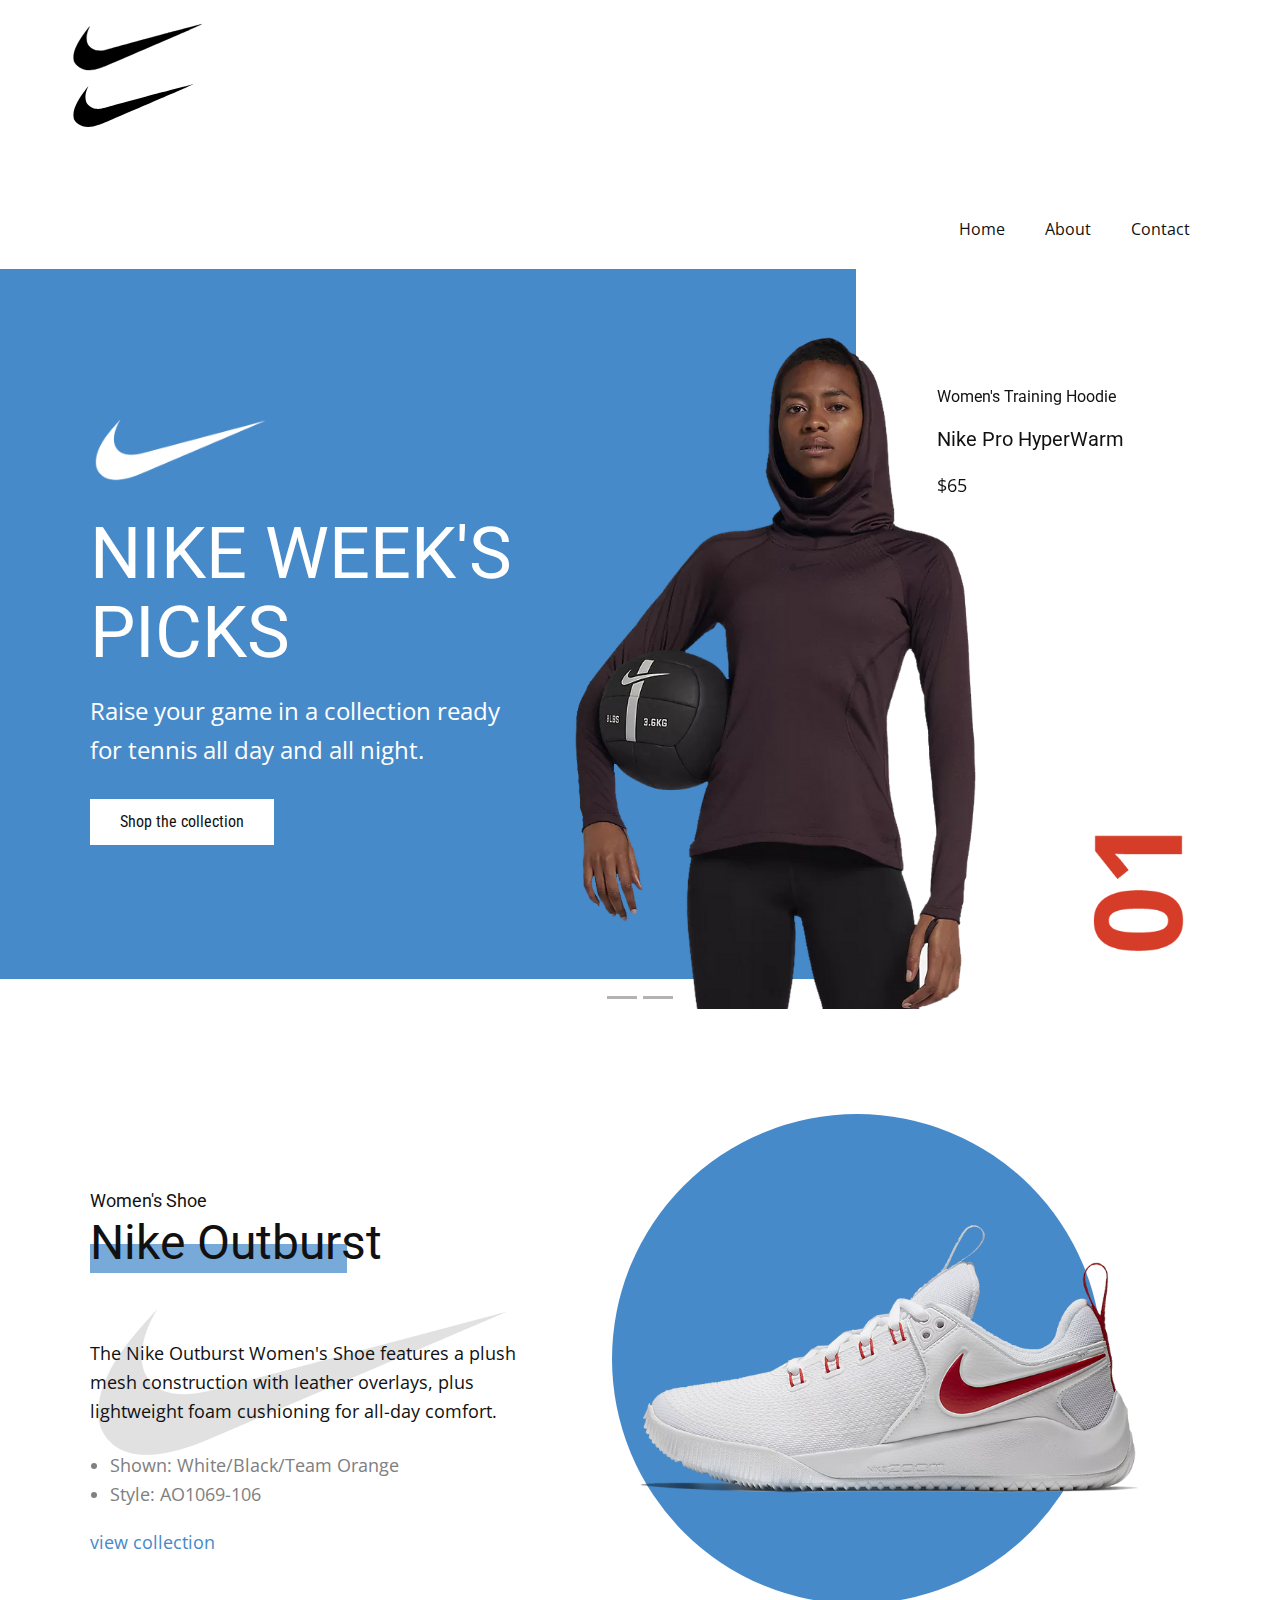
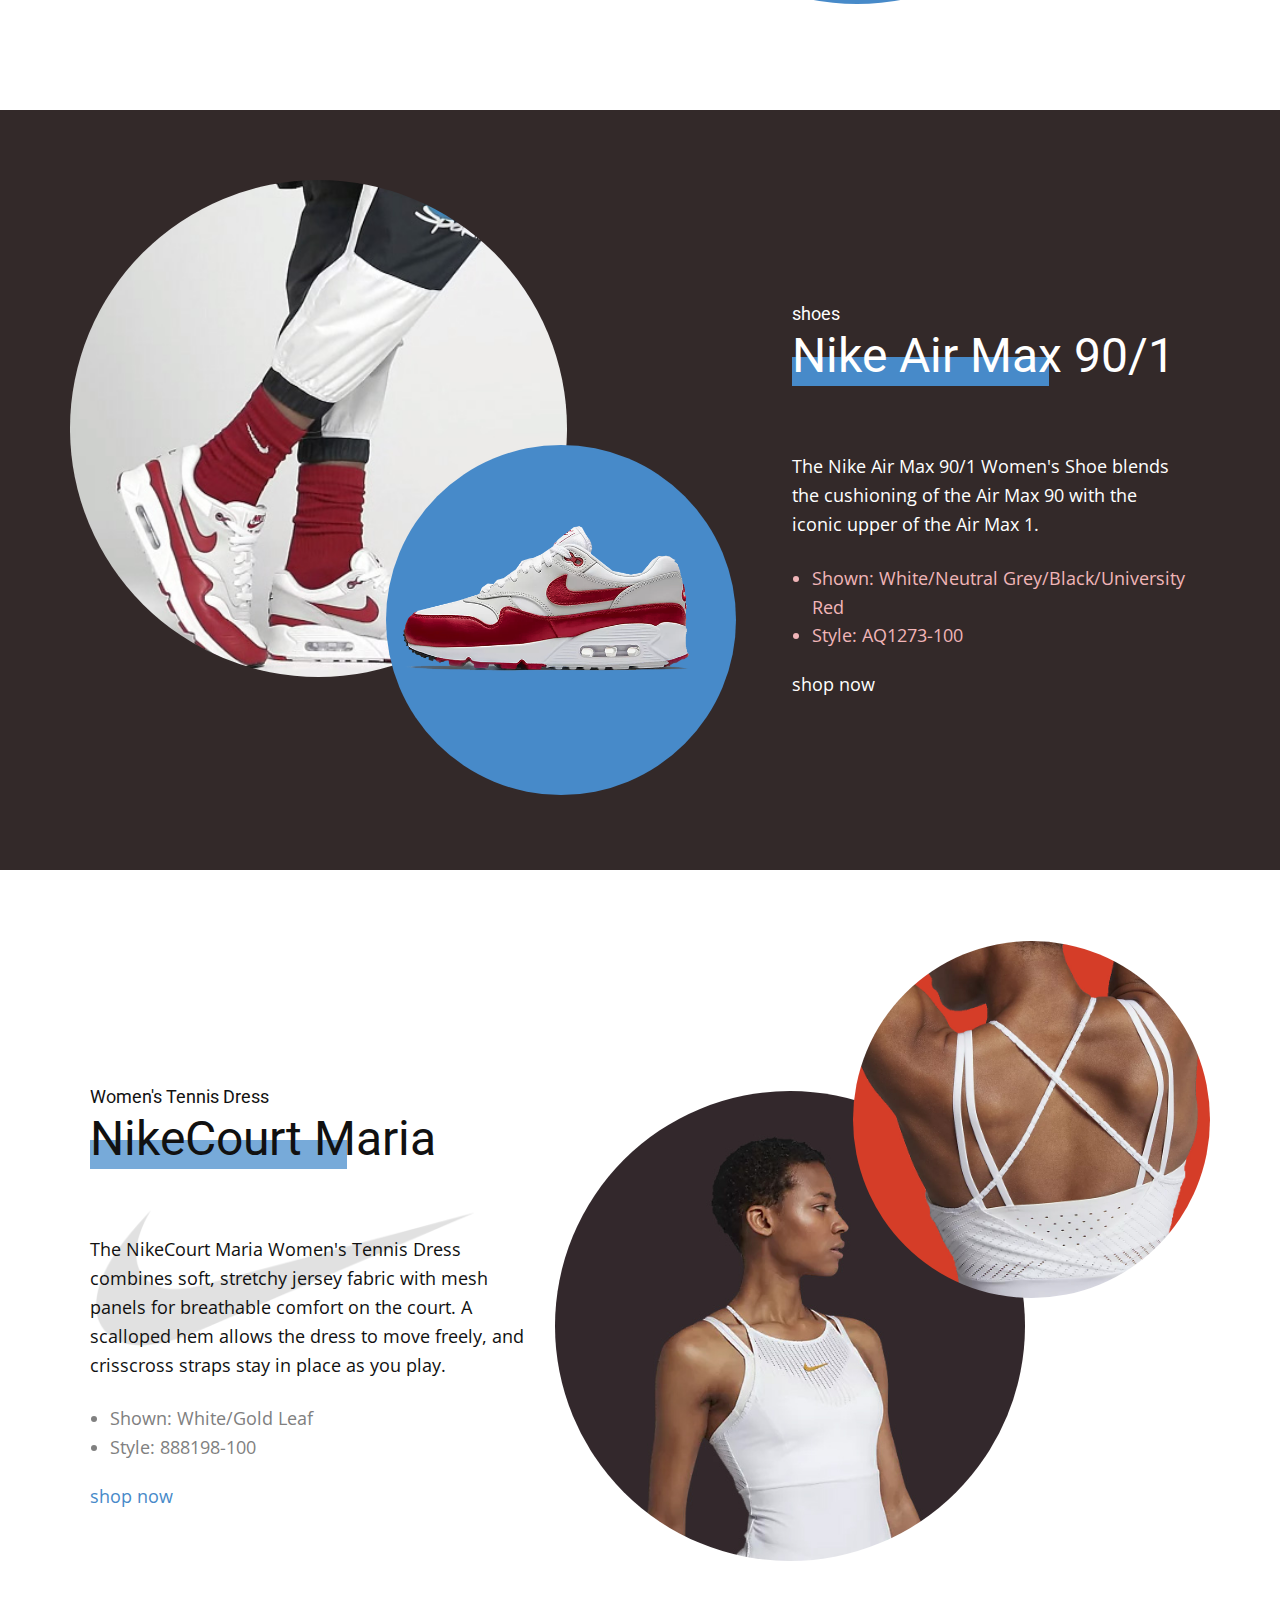
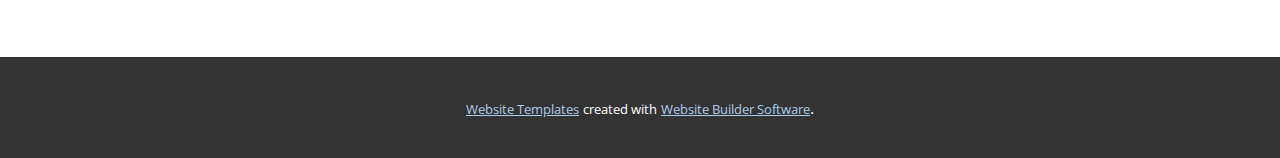
==== commit f5c4a1dd: "Add files via upload" ====
--- a/index.html
+++ b/index.html
@@ -73,6 +73,7 @@
 	<script>
       var canvas = document.getElementById('myCanvas');
       var context = canvas.getContext('2d');
+      context.scale(0.3, 0.3);
 
       context.beginPath();
       context.moveTo(374.06, 23.88);
@@ -88,8 +89,8 @@
       context.bezierCurveTo(146.00, 77.73, 305.73, 34.45, 305.73, 34.45);
       context.bezierCurveTo(305.73, 34.45, 410.94, 7.25, 410.94, 7.25);
       context.bezierCurveTo(410.94, 7.25, 374.06, 23.88, 374.06, 23.88);
+      context.closePath();
       context.lineWidth = 0.1;
-  
 
       // line color
 	  context.fillstyle='black';
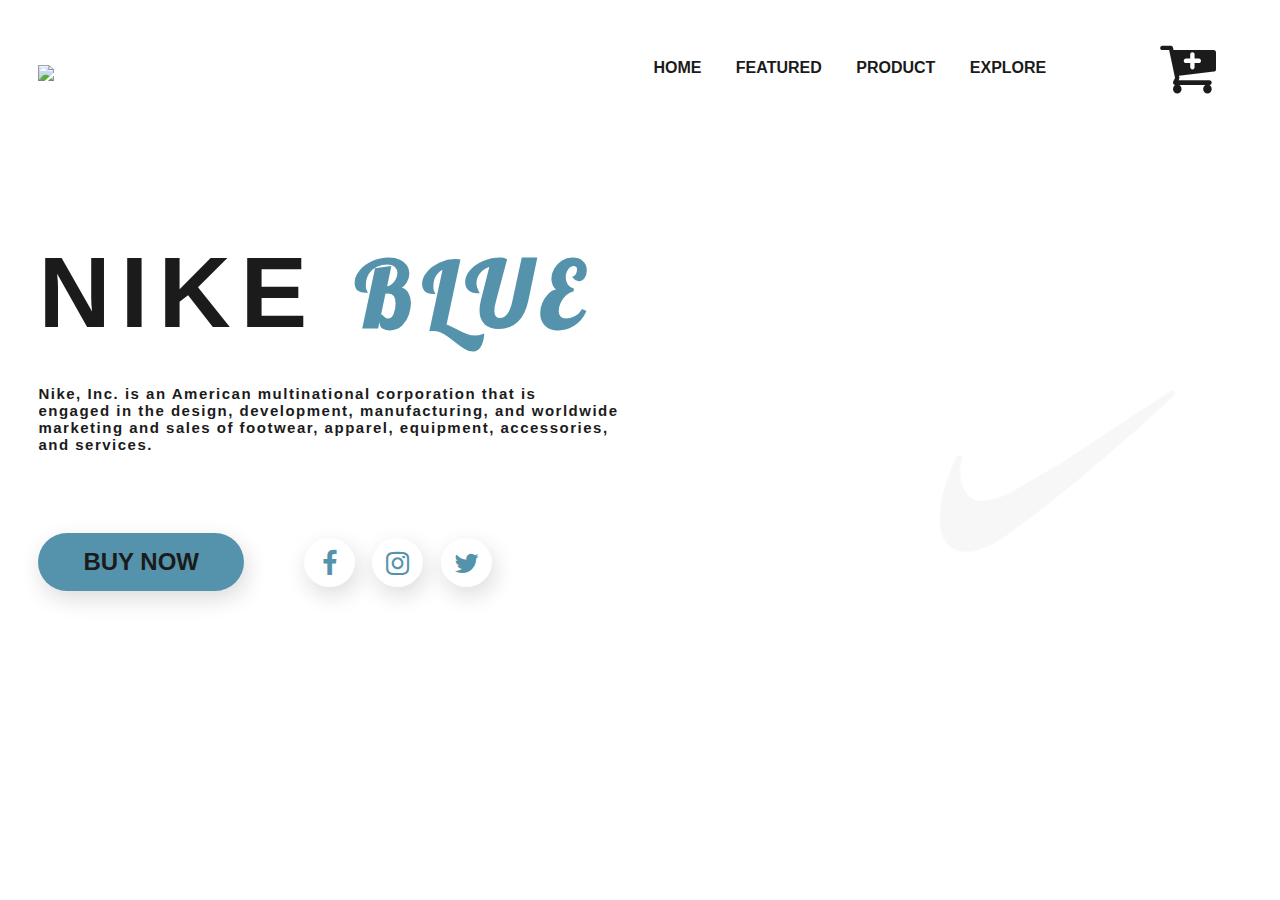
==== commit f99c649d: "Update and rename Index.html to index.html" ====
--- a/index.html
+++ b/index.html
@@ -1,314 +1,72 @@
-<!DOCTYPE html>
-<html style="font-size: 16px;" lang="en"><head>
-    <meta name="viewport" content="width=device-width, initial-scale=1.0">
-    <meta charset="utf-8">
-    <meta name="keywords" content="NIKE Week&amp;apos;s Picks, Everything you need to win., Nike Outburst, Nike Air Max 90/1, NikeCourt Maria, JOIN THE GREATEST TEAM IN SPORTS, Compare Light Support, FREE SHIPPING AND 30-DAY SPORTS BRA TRIALS, Shine On Collection">
-    <meta name="description" content="">
-	
-	
-    <title>Nike</title>
-	<link rel="icon" type="image/x-icon" href="images/favicon.ico">
-	
-    <link rel="stylesheet" href="nicepage.css" media="screen">
-<link rel="stylesheet" href="Page-1.css" media="screen">
-<link rel="stylesheet" href="styles.css">
-    <script class="u-script" type="text/javascript" src="jquery.js" defer=""></script>
-    <script class="u-script" type="text/javascript" src="nicepage.js" defer=""></script>
-    <meta name="generator" content="Nicepage 6.0.3, nicepage.com">
-    <link id="u-theme-google-font" rel="stylesheet" href="https://fonts.googleapis.com/css?family=Roboto:100,100i,300,300i,400,400i,500,500i,700,700i,900,900i|Open+Sans:300,300i,400,400i,500,500i,600,600i,700,700i,800,800i">
-    <link id="u-page-google-font" rel="stylesheet" href="https://fonts.googleapis.com/css?family=Roboto+Condensed:300,300i,400,400i,700,700i">
-    
-    
-    
-    
-    
-    
-    
-    
-    
-    <script type="application/ld+json">{
-		"@context": "http://schema.org",
-		"@type": "Organization",
-		"name": "",
-		"logo": "images/default-logo.png"
-}</script>
-    <meta name="theme-color" content="#478ac9">
-    <meta property="og:title" content="Page 1">
-    <meta property="og:type" content="website">
-  <meta data-intl-tel-input-cdn-path="intlTelInput/"></head>
-  <body data-home-page="Page-1.html" data-home-page-title="Page 1" data-path-to-root="./" data-include-products="true" class="u-body u-xl-mode" data-lang="en">
-          
-		
-  <header class="u-clearfix u-header u-header" id="sec-b468"><div class="u-clearfix u-sheet u-valign-middle u-sheet-1">
-		
-		
-		
-		
-		<a href="https://www.nike.com/" class="u-image u-logo u-image-1">
-          <svg xmlns="http://www.w3.org/2000/svg"
-     width="1.4in" height="0.55in"
-     viewBox="0 0 420 165">
-  <path id="Neimenovano"
-        fill="black" stroke="black" stroke-width="1"
-        d="M 374.06,23.88
-           C 374.06,23.88 110.18,137.64 110.18,137.64
-             110.18,137.64 81.88,150.00 60.44,150.31
-             34.50,150.19 17.44,134.25 12.94,123.38
-             8.75,105.81 13.31,90.25 20.19,75.94
-             24.94,64.88 35.56,47.00 44.94,34.94
-             49.38,29.88 53.50,23.00 61.19,14.38
-             56.56,25.69 49.72,37.78 52.09,57.91
-             52.64,63.09 55.09,79.64 79.44,88.19
-             102.09,91.45 101.55,89.55 128.82,82.64
-             146.00,77.73 305.73,34.45 305.73,34.45
-             305.73,34.45 410.94,7.25 410.94,7.25
-             410.94,7.25 374.06,23.88 374.06,23.88 Z" />
-			 
-</svg>
-        </a>
-        <div height="100px" width="100px">
-          <canvas id="myCanvas" width="412px" height="153px"></canvas>
-        </div>
-
-	<script>
-      var canvas = document.getElementById('myCanvas');
-      var context = canvas.getContext('2d');
-      context.scale(0.3, 0.3);
-
-      context.beginPath();
-      context.moveTo(374.06, 23.88);
-      context.bezierCurveTo(374.06, 23.88, 110.18, 137.64, 110.18, 137.64);
-      context.bezierCurveTo(110.18, 137.64, 81.88, 150.00, 60.44, 150.31);
-      context.bezierCurveTo(34.50, 150.19, 17.44, 134.25, 12.94, 123.38);
-      context.bezierCurveTo(8.75, 105.81, 13.31, 90.25, 20.19, 75.94);
-      context.bezierCurveTo(24.94, 64.88, 35.56, 47.00, 44.94, 34.94);
-      context.bezierCurveTo(49.38, 29.88, 53.50, 23.00, 61.19, 14.38);
-      context.bezierCurveTo(56.56, 25.69, 49.72, 37.78, 52.09, 57.91);
-      context.bezierCurveTo(52.64, 63.09, 55.09, 79.64, 79.44, 88.19);
-      context.bezierCurveTo(102.09, 91.45, 101.55, 89.55, 128.82, 82.64);
-      context.bezierCurveTo(146.00, 77.73, 305.73, 34.45, 305.73, 34.45);
-      context.bezierCurveTo(305.73, 34.45, 410.94, 7.25, 410.94, 7.25);
-      context.bezierCurveTo(410.94, 7.25, 374.06, 23.88, 374.06, 23.88);
-      context.closePath();
-      context.lineWidth = 0.1;
-
-      // line color
-	  context.fillstyle='black';
-	  context.fill();
-      context.strokeStyle = 'black';
-      context.stroke();
-	</script>
-		
-
-
-        <nav class="u-menu u-menu-dropdown u-offcanvas u-menu-1">
-          <div class="menu-collapse" style="font-size: 1rem; letter-spacing: 0px;">
-            <a class="u-button-style u-custom-left-right-menu-spacing u-custom-padding-bottom u-custom-top-bottom-menu-spacing u-nav-link u-text-active-palette-1-base u-text-hover-palette-2-base" href="#">
-              <svg class="u-svg-link" viewBox="0 0 24 24"><use xmlns:xlink="http://www.w3.org/1999/xlink" xlink:href="#menu-hamburger"></use></svg>
-              <svg class="u-svg-content" version="1.1" id="menu-hamburger" viewBox="0 0 16 16" x="0px" y="0px" xmlns:xlink="http://www.w3.org/1999/xlink" xmlns="http://www.w3.org/2000/svg"><g><rect y="1" width="16" height="2"></rect><rect y="7" width="16" height="2"></rect><rect y="13" width="16" height="2"></rect>
-</g></svg>
-            </a>
-          </div>
-          <div class="u-nav-container">
-            <ul class="u-nav u-unstyled u-nav-1"><li class="u-nav-item"><a class="u-button-style u-nav-link u-text-active-palette-1-base u-text-hover-palette-2-base" href="#" style="padding: 10px 20px;">Home</a>
-</li><li class="u-nav-item"><a class="u-button-style u-nav-link u-text-active-palette-1-base u-text-hover-palette-2-base" href="#" style="padding: 10px 20px;">About</a>
-</li><li class="u-nav-item"><a class="u-button-style u-nav-link u-text-active-palette-1-base u-text-hover-palette-2-base" href="#" style="padding: 10px 20px;">Contact</a>
-</li></ul>
-          </div>
-          <div class="u-nav-container-collapse">
-            <div class="u-black u-container-style u-inner-container-layout u-opacity u-opacity-95 u-sidenav">
-              <div class="u-inner-container-layout u-sidenav-overflow">
-                <div class="u-menu-close"></div>
-                <ul class="u-align-center u-nav u-popupmenu-items u-unstyled u-nav-2"><li class="u-nav-item"><a class="u-button-style u-nav-link" href="#">Home</a>
-</li><li class="u-nav-item"><a class="u-button-style u-nav-link" href="#">About</a>
-</li><li class="u-nav-item"><a class="u-button-style u-nav-link" href="#">Contact</a>
-</li></ul>
-              </div>
-            </div>
-            <div class="u-black u-menu-overlay u-opacity u-opacity-70"></div>
-          </div>
-        </nav>
-      </div></header> 
-    <section class="u-carousel u-slide u-block-c4db-1" id="carousel-df98" data-interval="5000" data-u-ride="carousel">
-      <ol class="u-absolute-hcenter u-carousel-indicators u-block-c4db-2">
-        <li data-u-target="#carousel-df98" data-u-slide-to="0" class="u-active u-grey-30"></li>
-        <li data-u-target="#carousel-df98" class="u-grey-30" data-u-slide-to="1"></li>
-      </ol>
-      <div class="u-carousel-inner" role="listbox">
-        <div class="u-active u-carousel-item u-clearfix u-section-1-1">
-          <div class="u-palette-1-base u-shape u-shape-rectangle u-shape-1"></div>
-          <div class="u-clearfix u-sheet u-sheet-1">
-            <img src="images/6aa5c6d333ee99bcedf096b14d0edc53.png" alt="" class="u-expanded-width-xs u-image u-image-contain u-image-default u-image-1">
-            <img src="images/2c9a5b0fed828356f5efdcbe607f5fc6.png" alt="" class="u-image u-image-default u-image-2" data-image-width="200" data-image-height="200">
-            <div class="u-align-left-md u-align-left-xs u-container-style u-group u-group-1">
-              <div class="u-container-layout u-valign-middle-lg u-valign-middle-md u-valign-middle-xs u-valign-top-sm">
-                <img src="images/1cab8bfe0371f5cd2fe344e263903077.png" alt="" class="u-image u-image-contain u-image-default u-image-3" data-image-width="400" data-image-height="144">
-                <h1 class="u-text u-text-body-alt-color u-title u-text-1">NIKE Week's Picks</h1>
-                <p class="u-large-text u-text u-text-body-alt-color u-text-variant u-text-2">Raise your game in a collection ready for tennis all day and all night.</p>
-                <a href="https://nicepage.app" class="u-btn u-button-style u-custom-font u-font-roboto-condensed u-white u-btn-1">Shop the collection</a>
-              </div>
-            </div>
-            <div class="u-align-left-lg u-container-style u-group u-group-2">
-              <div class="u-container-layout u-valign-middle">
-                <h6 class="u-text u-text-3">Women's Training Hoodie</h6>
-                <h4 class="u-text u-text-4">Nike Pro HyperWarm</h4>
-                <p class="u-text u-text-5">$65</p>
-              </div>
-            </div>
-          </div>
-        </div>
-        <div class="u-carousel-item u-clearfix u-section-1-2">
-          <div class="u-palette-1-base u-shape u-shape-rectangle u-shape-1"></div>
-          <div class="u-clearfix u-sheet u-sheet-1">
-            <img src="images/9d797102acbd5cdfdbcbb8cc19593e0c.png" alt="" class="u-expanded-width-xs u-image u-image-contain u-image-default u-image-1">
-            <img src="images/5ebd3eb3bd08ca4dc28b6d53250bb189.png" alt="" class="u-image u-image-default u-image-2">
-            <div class="u-align-left-md u-align-left-xl u-align-left-xs u-container-style u-group u-group-1">
-              <div class="u-container-layout u-valign-middle-lg u-valign-middle-md u-valign-middle-xl u-valign-middle-xs u-valign-top-sm">
-                <img src="images/1cab8bfe0371f5cd2fe344e263903077.png" alt="" class="u-image u-image-contain u-image-default u-image-3" data-image-width="400" data-image-height="144">
-                <h1 class="u-text u-text-body-alt-color u-title u-text-1">Everything you need to win.</h1>
-                <a href="https://nicepage.com/k/hacker-website-templates" class="u-btn u-button-style u-custom-font u-font-roboto-condensed u-white u-btn-1">Shop the collection</a>
-              </div>
-            </div>
-            <div class="u-align-left-lg u-container-style u-group u-group-2">
-              <div class="u-container-layout u-valign-middle">
-                <h6 class="u-text u-text-2">Long Sleeve Training Top&nbsp;<br>
-                </h6>
-                <h4 class="u-text u-text-3">Nike Pro HyperWarm</h4>
-                <p class="u-text u-text-4">$80</p>
-              </div>
-            </div>
-          </div>
-        </div>
-      </div>
-      <a class="u-carousel-control u-carousel-control-prev u-hidden u-text-grey-30 u-block-c4db-3" href="#carousel-df98" role="button" data-u-slide="prev">
-        <span aria-hidden="true">
-          <svg viewBox="0 0 129 129"><path d="m64.5,122.6c32,0 58.1-26 58.1-58.1s-26-58-58.1-58-58,26-58,58 26,58.1 58,58.1zm0-108c27.5,5.32907e-15 49.9,22.4 49.9,49.9s-22.4,49.9-49.9,49.9-49.9-22.4-49.9-49.9 22.4-49.9 49.9-49.9z"></path><path d="m70,93.5c0.8,0.8 1.8,1.2 2.9,1.2 1,0 2.1-0.4 2.9-1.2 1.6-1.6 1.6-4.2 0-5.8l-23.5-23.5 23.5-23.5c1.6-1.6 1.6-4.2 0-5.8s-4.2-1.6-5.8,0l-26.4,26.4c-0.8,0.8-1.2,1.8-1.2,2.9s0.4,2.1 1.2,2.9l26.4,26.4z"></path></svg>
-        </span>
-        <span class="sr-only">
-          <svg viewBox="0 0 129 129"><path d="m64.5,122.6c32,0 58.1-26 58.1-58.1s-26-58-58.1-58-58,26-58,58 26,58.1 58,58.1zm0-108c27.5,5.32907e-15 49.9,22.4 49.9,49.9s-22.4,49.9-49.9,49.9-49.9-22.4-49.9-49.9 22.4-49.9 49.9-49.9z"></path><path d="m70,93.5c0.8,0.8 1.8,1.2 2.9,1.2 1,0 2.1-0.4 2.9-1.2 1.6-1.6 1.6-4.2 0-5.8l-23.5-23.5 23.5-23.5c1.6-1.6 1.6-4.2 0-5.8s-4.2-1.6-5.8,0l-26.4,26.4c-0.8,0.8-1.2,1.8-1.2,2.9s0.4,2.1 1.2,2.9l26.4,26.4z"></path></svg>
-        </span>
-      </a>
-      <a class="u-carousel-control u-carousel-control-next u-hidden u-text-grey-30 u-block-c4db-4" href="#carousel-df98" role="button" data-u-slide="next">
-        <span aria-hidden="true">
-          <svg viewBox="0 0 129 129"><path d="M64.5,122.6c32,0,58.1-26,58.1-58.1S96.5,6.4,64.5,6.4S6.4,32.5,6.4,64.5S32.5,122.6,64.5,122.6z M64.5,14.6    c27.5,0,49.9,22.4,49.9,49.9S92,114.4,64.5,114.4S14.6,92,14.6,64.5S37,14.6,64.5,14.6z"></path><path d="m51.1,93.5c0.8,0.8 1.8,1.2 2.9,1.2 1,0 2.1-0.4 2.9-1.2l26.4-26.4c0.8-0.8 1.2-1.8 1.2-2.9 0-1.1-0.4-2.1-1.2-2.9l-26.4-26.4c-1.6-1.6-4.2-1.6-5.8,0-1.6,1.6-1.6,4.2 0,5.8l23.5,23.5-23.5,23.5c-1.6,1.6-1.6,4.2 0,5.8z"></path></svg>
-        </span>
-        <span class="sr-only">
-          <svg viewBox="0 0 129 129"><path d="M64.5,122.6c32,0,58.1-26,58.1-58.1S96.5,6.4,64.5,6.4S6.4,32.5,6.4,64.5S32.5,122.6,64.5,122.6z M64.5,14.6    c27.5,0,49.9,22.4,49.9,49.9S92,114.4,64.5,114.4S14.6,92,14.6,64.5S37,14.6,64.5,14.6z"></path><path d="m51.1,93.5c0.8,0.8 1.8,1.2 2.9,1.2 1,0 2.1-0.4 2.9-1.2l26.4-26.4c0.8-0.8 1.2-1.8 1.2-2.9 0-1.1-0.4-2.1-1.2-2.9l-26.4-26.4c-1.6-1.6-4.2-1.6-5.8,0-1.6,1.6-1.6,4.2 0,5.8l23.5,23.5-23.5,23.5c-1.6,1.6-1.6,4.2 0,5.8z"></path></svg>
-        </span>
-      </a>
-    </section>
-    <section class="u-clearfix u-section-2" id="carousel_8b65">
-      <div class="u-clearfix u-sheet u-sheet-1">
-        <div class="u-clearfix u-expanded-width u-layout-wrap u-layout-wrap-1">
-          <div class="u-layout">
-            <div class="u-layout-row">
-              <div class="u-container-style u-layout-cell u-left-cell u-size-27 u-layout-cell-1">
-                <div class="u-container-layout u-valign-middle-lg u-container-layout-1">
-                  <h6 class="u-text u-text-1">Women's Shoe</h6>
-                  <img class="u-expanded-width u-image u-image-1" src="images/0884e4bcd53c85af8d73d583010fed53.png">
-                  <div class="u-palette-1-light-1 u-shape u-shape-rectangle u-shape-1"></div>
-                  <h2 class="u-text u-text-2">Nike Outburst&nbsp;<br>
-                  </h2>
-                  <p class="u-text u-text-3">The Nike Outburst Women's Shoe features a plush mesh construction with leather overlays, plus lightweight foam cushioning for all-day comfort.<br>
-                  </p>
-                  <ul class="u-text u-text-grey-50 u-text-4">
-                    <li>Shown: White/Black/Team Orange&nbsp;</li>
-                    <li>Style: AO1069-106<br>
-                    </li>
-                  </ul>
-                  <a href="https://store.nike.com/us/en_us/pw/womens-shoes/7ptZoi3?ipp=120" class="u-link u-link-1" target="_blank">view collection</a>
-                </div>
-              </div>
-              <div class="u-align-center-sm u-container-style u-layout-cell u-right-cell u-size-33 u-layout-cell-2">
-                <div class="u-container-layout u-valign-middle-sm u-valign-middle-xs u-container-layout-2">
-                  <div class="u-palette-1-base u-shape u-shape-circle u-shape-2"></div>
-                  <img class="u-image u-image-contain u-image-2" src="images/97dfd1fecb1cc4788d0b0284309cf144.png">
-                </div>
-              </div>
-            </div>
-          </div>
-        </div>
-      </div>
-    </section>
-    <section class="u-clearfix u-palette-2-dark-3 u-section-3" id="sec-db5d">
-	
-					  
-      <div class="u-clearfix u-sheet u-sheet-1">
-        <div class="u-clearfix u-expanded-width u-gutter-30 u-layout-wrap u-layout-wrap-1">
-          <div class="u-layout">
-            <div class="u-layout-row">
-              <div class="u-align-left u-container-style u-layout-cell u-left-cell u-size-36 u-layout-cell-1">
-                <div class="u-container-layout" >
-                  <div class="u-image u-image-circle u-image-1"></div>
-                  <div class="u-palette-1-base u-shape u-shape-circle u-shape-1"></div>
-                  <img class="u-image u-image-contain u-image-2" src="images/dc1f16f7434be90301408692191cdb2b.png">
-                  
-				  
-
-                </div>
-              </div>
-              <div class="u-container-style u-layout-cell u-right-cell u-size-24 u-layout-cell-2">
-                <div class="u-container-layout u-valign-middle-md u-valign-middle-sm">
-                  <h6 class="u-text u-text-1">shoes</h6>
-                  <div class="u-palette-1-base u-shape u-shape-rectangle u-shape-2"></div>
-                  <h2 class="u-text u-text-2">Nike Air Max 90/1</h2>
-                  <p class="u-text u-text-3">The Nike Air Max 90/1 Women's Shoe blends the cushioning of the Air Max 90 with the iconic upper of the Air Max 1. <br>
-                  </p>
-                  <ul class="u-text u-text-palette-2-light-2 u-text-4">
-                    <li>Shown: White/Neutral Grey/Black/University Red </li>
-                    <li>Style: AQ1273-100</li>
-                  </ul>
-                  <a href="https://www.nike.com/t/air-max-90-1-womens-shoe-ZqLlkW" class="u-link u-text-body-alt-color u-link-1" target="_blank">shop now</a>
-                </div>
-              </div>
-            </div>
-          </div>
-        </div>
-      </div>
-    </section>
-    <section class="u-clearfix u-section-4" id="sec-7958">
-      <div class="u-clearfix u-sheet u-sheet-1">
-        <div class="u-clearfix u-expanded-width u-layout-wrap u-layout-wrap-1">
-          <div class="u-layout">
-            <div class="u-layout-row">
-              <div class="u-container-style u-layout-cell u-left-cell u-size-25 u-layout-cell-1">
-                <div class="u-container-layout u-valign-middle-lg u-valign-middle-sm u-container-layout-1">
-                  <h6 class="u-text u-text-1">Women's Tennis Dress</h6>
-                  <img class="u-expanded-width u-image u-image-1" src="images/0884e4bcd53c85af8d73d583010fed53.png">
-                  <div class="u-palette-1-light-1 u-shape u-shape-rectangle u-shape-1"></div>
-                  <h2 class="u-text u-text-2">NikeCourt Maria<br>
-                  </h2>
-                  <p class="u-text u-text-3">The NikeCourt Maria Women's Tennis Dress combines soft, stretchy jersey fabric with mesh panels for breathable comfort on the court. A scalloped hem allows the dress to move freely, and crisscross straps stay in place as you play.<br>
-                  </p>
-                  <ul class="u-text u-text-grey-50 u-text-4">
-                    <li>Shown: White/Gold Leaf&nbsp;</li>
-                    <li>Style: 888198-100<br>
-                    </li>
-                  </ul>
-                  <a href="https://store.nike.com/us/en_us/pw/womens-shoes/7ptZoi3?ipp=120" class="u-link u-link-1" target="_blank">shop now</a>
-                </div>
-              </div>
-              <div class="u-container-style u-layout-cell u-right-cell u-size-35 u-layout-cell-2">
-                <div class="u-container-layout u-container-layout-2">
-                  <div alt="" class="u-image u-image-circle u-image-2"></div>
-                  <div alt="" class="u-image u-image-circle u-image-3" data-image-width="864" data-image-height="864"></div>
-                </div>
-              </div>
-            </div>
-          </div>
-        </div>
-      </div>
-    </section>
-    <section class="u-backlink u-clearfix u-grey-80">
-      <a class="u-link" href="https://nicepage.com/website-templates" target="_blank">
-        <span>Website Templates</span>
-      </a>
-      <p class="u-text">
-        <span>created with</span>
-      </p>
-      <a class="u-link" href="" target="_blank">
-        <span>Website Builder Software</span>
-      </a>. 
-    </section>
-  
-</body></html>+<!DOCTYPE html>
+<html lang="en">
+<head>
+    <meta charset="UTF-8">
+    <meta http-equiv="X-UA-Compatible" content="IE=edge">
+    <meta name="viewport" content="width=device-width, initial-scale=1.0">
+    <link rel="stylesheet" href="https://stackpath.bootstrapcdn.com/font-awesome/4.7.0/css/font-awesome.min.css">
+    <link rel="stylesheet" type="text/css" href="style.css">
+	<link rel="icon" type="image/x-icon" href="images/favicon.ico">
+    <title>Nike. Just Do It.</title>
+</head>
+<body>
+      <div class="container">
+        <div class="navbar">
+            <img src="images/logo.png" class="logo">
+            <nav>
+                <ul>
+                    <li><a href="index.html">Home</a></li>
+                    <li><a href="featured.html">Featured</a></li>
+                    <li><a href="">Product</a></li>
+                    <li><a href="">Explore</a></li>
+                </ul>
+            </nav>
+            <a href=""><i class="fa cart fa-cart-plus"></i></a>
+        </div>
+        <div class="content">
+            <h1>Nike <span class="style">blue</span></h1>
+            <p>Nike, Inc. is an American multinational corporation that is <br>engaged in the design, development, manufacturing, and worldwide <br>marketing and sales of footwear, apparel, equipment, accessories,<br> and services. </p>
+            <div class="text">
+                <button class="btn">Buy Now</button>
+                <div class="social-media">
+                    <a href=""><i class="fa icons fa-facebook"></i></a>
+                    <a href=""><i class="fa icons fa-instagram"></i></a>
+                    <a href=""><i class="fa icons fa-twitter"></i></a>
+                </div>
+            </div>
+        </div>
+		<div class="edit">
+			<canvas id="myCanvas" width="825px" height="375px"></canvas>
+		</div>
+      </div>
+
+	  <script>
+      var canvas = document.getElementById('myCanvas');
+      var context = canvas.getContext('2d');
+      context.scale(1, 1);
+
+      context.beginPath();
+      context.moveTo(259.80, 9.22);
+      context.bezierCurveTo(259.80, 9.22, 156.75, 67.75, 59.25, 106.004);
+      context.bezierCurveTo(39.62, 113.25, 19.94, 113.38, 9.75, 105.00);
+      context.bezierCurveTo(2.19, 98.56, 0.19, 88.12, 2.00, 78.06);
+      context.bezierCurveTo(5.44, 61.44, 13.12, 42.69, 22.44, 31.94);
+      context.bezierCurveTo(26.06, 25.88, 29.69, 21.44, 32.62, 17.81);
+      context.bezierCurveTo(36.56, 12.12, 42.56, 15.44, 38.25, 21.25);
+      context.bezierCurveTo(33.69, 27.88, 28.88, 50.94, 40.62, 61.00);
+      context.bezierCurveTo(52.62, 69.69, 77.50, 64.00, 88.62, 60.38);
+      context.bezierCurveTo(99.75, 56.75, 134.09, 47.18, 134.09, 47.18);
+      context.bezierCurveTo(134.09, 47.18, 256.20, 4.31, 256.20, 4.31);
+      context.bezierCurveTo(256.20, 4.31, 263.76, 1.58, 261.53, 7.78);
+      context.bezierCurveTo(260.76, 8.49, 259.80, 9.22, 259.80, 9.22);
+	  
+	  context.fillStyle= "rgb(0, 0, 0, 0.03)";
+	  context.fill();
+	  
+      context.closePath();
+      context.lineWidth = 0.1;
+
+      // line color
+	</script>
+</body>
+</html>
--- a/style.css
+++ b/style.css
@@ -0,0 +1,155 @@
+@import url('https://fonts.googleapis.com/css2?family=Lobster&display=swap');
+
+* {
+    margin: 0;
+    padding: 0;
+    font-family: 'Poppins', sans-serif;
+}
+.container {
+    height: 100vh;
+    width: 100%;
+    background-image: url(images/bg.png);
+    background-position: center;
+    background-size: cover;
+    padding-right: 5%;
+    padding-left: 3%;
+    box-sizing: border-box;
+    position: relative;
+}
+.navbar {
+    width: 100%;
+    height: 15vh;
+    margin: auto;
+    display: flex;
+    align-items: center;
+}
+.logo {
+    width: 180px;
+    margin-top: 10px;
+    cursor: pointer;
+}
+nav {
+    flex: 1;
+    padding-left: 420px;
+}
+nav ul li {
+    display: inline-block;
+    list-style: none;
+    margin: 0 15px;
+}
+nav ul li a {
+    text-decoration: none;
+    color: #1b1b1b;
+    text-transform: uppercase;
+    font-size: 16px;
+    font-weight: 600;
+}
+a .cart {
+    font-size: 60px;
+    color: #1b1b1b;
+}
+a .cart:hover {
+    transform: scale(1.1);
+    color: #fff;
+    transition: all .5s;
+}
+.content {
+    position: relative;
+}
+h1 {
+    text-transform: uppercase;
+    font-weight: 800;
+    margin-top: 100px;
+    letter-spacing: .1em;
+    font-size: 100px;
+    color: #1b1b1b;
+}
+h1 .style {
+    color: #5493ab;
+    font-size: 90px;
+    font-weight: 800;
+    font-family: 'Lobster', cursive;
+}
+p {
+    font-size: 15px;
+    font-weight: 600;
+    letter-spacing: .1em;
+    margin-top: 35px;
+    color: #1b1b1b;
+}
+.text {
+    position: relative;
+    display: flex;
+    align-items: center;
+}
+.btn {
+    background-color: #5493ab;
+    margin-top: 80px;
+    padding: 15px 45px;
+    text-align: center;
+    border: none;
+    outline: none;
+    transition: .5s;
+    text-transform: uppercase;
+    color: #1b1b1b;
+    cursor: pointer;
+    font-weight: 700;
+    font-size: 24px;
+    display: block;
+    border-radius: 30px;
+    background-size: 200% auto;
+    box-shadow: 3px 8px 22px rgba(22,21,21,.15);
+}
+.btn:hover {
+    transform: scale(1.1);
+    transition: all .5s;
+}
+.social-media {
+    font-family: 'Poppins', sans-serif;
+    margin-top: 80px;
+    margin-left: 50px;
+    text-decoration: none;
+    font-size: 27px;
+}
+.icons {
+    color: #5493ab;
+    padding: 12px 12px 10px 12px;
+    border-radius: 50%;
+    margin-left: 10px;
+    width: 27px;
+    text-align: center;
+    height: 27px;
+    background-color: #fff;
+    box-shadow: 3px 8px 22px rgba(22,21,21,.15);
+}
+.icons:hover {
+    transform: scale(1.1);
+    color: #fff;
+    background-color: #5493ab;
+    transition: all .5s;
+}
+.image {
+    position: absolute;
+    width: 45%;
+    height: 40%;
+    margin-bottom: 660px;
+    bottom: 0;
+    margin-left: 50px;
+    transform: rotate(-14deg);
+}
+
+.edit{
+	position: absolute;
+	height: 375px;
+	width: 825px;
+	bottom: 0;
+	transform: rotate(-14deg);
+	margin-bottom: 270px;
+	margin-left: 790px;
+	background-image: url("images/nike.png");
+}
+
+canvas{
+	margin-left: 99px;
+	margin-top: 117px;
+}